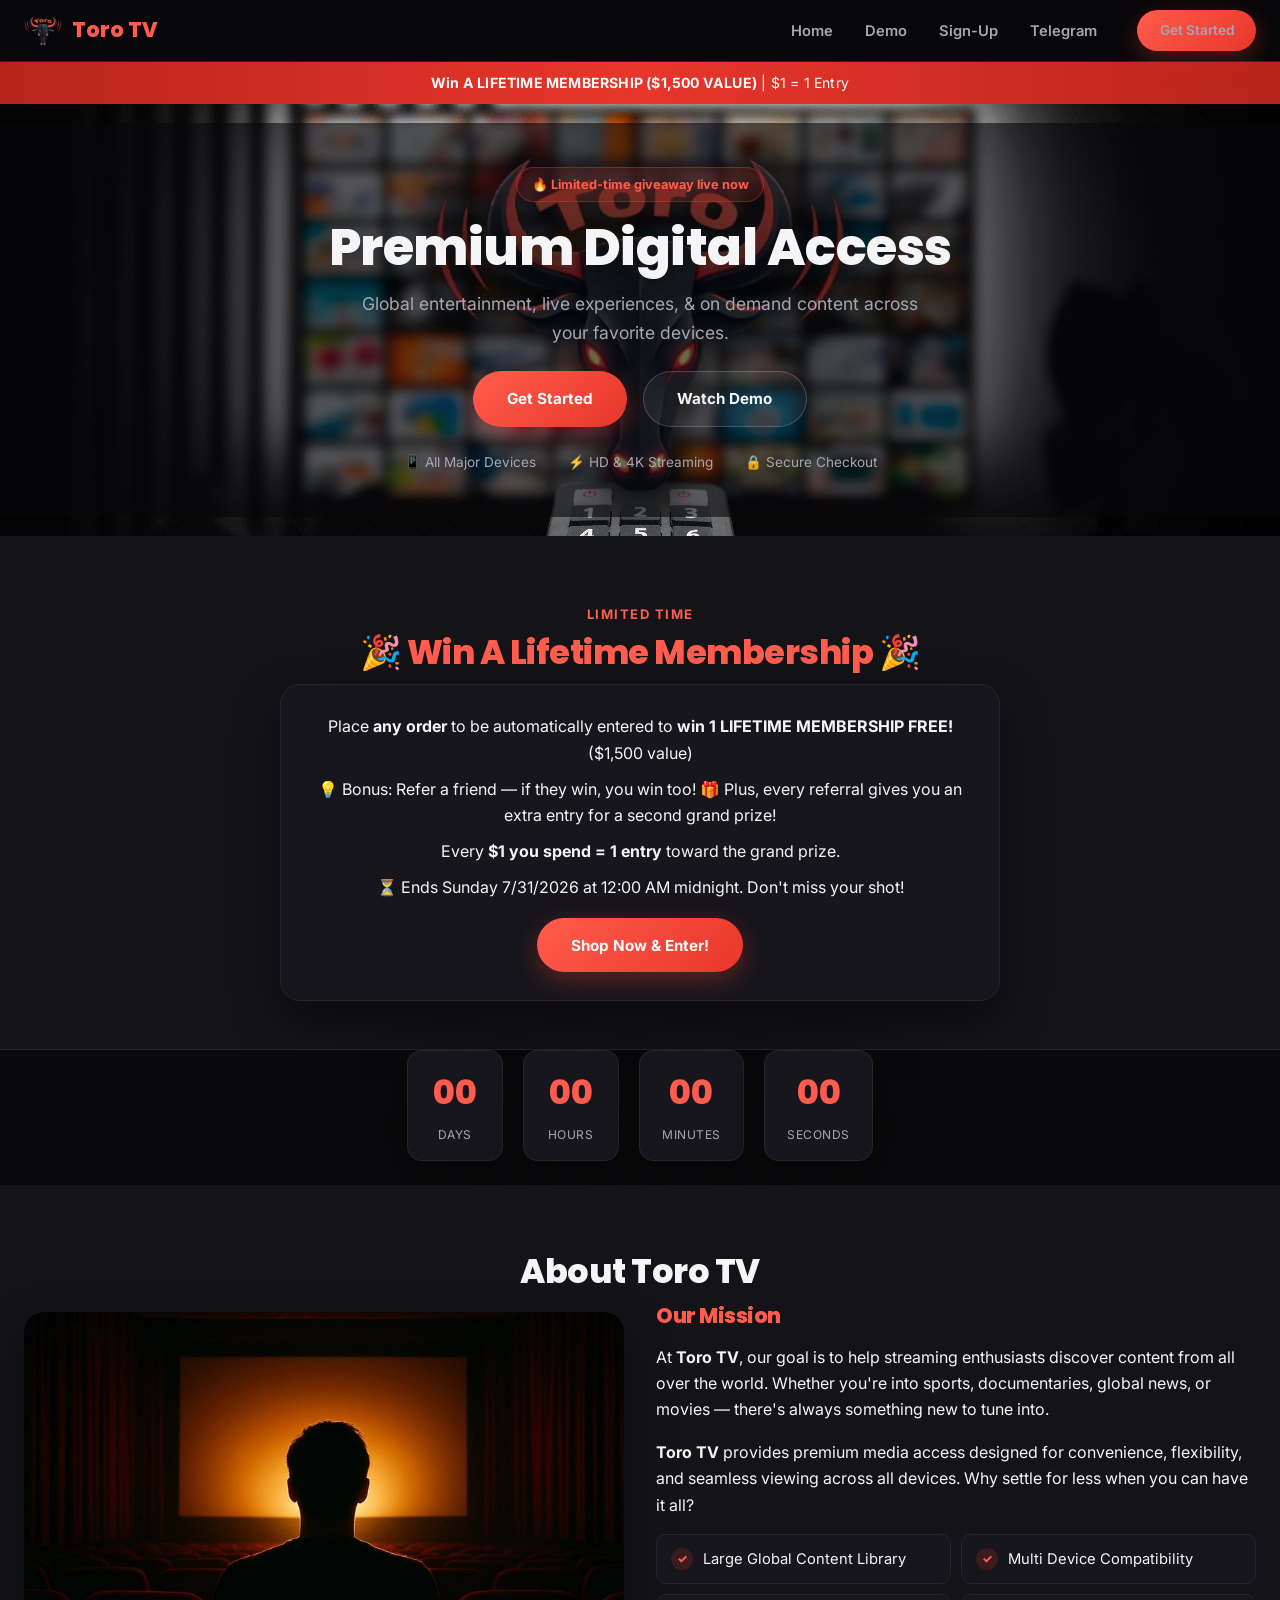
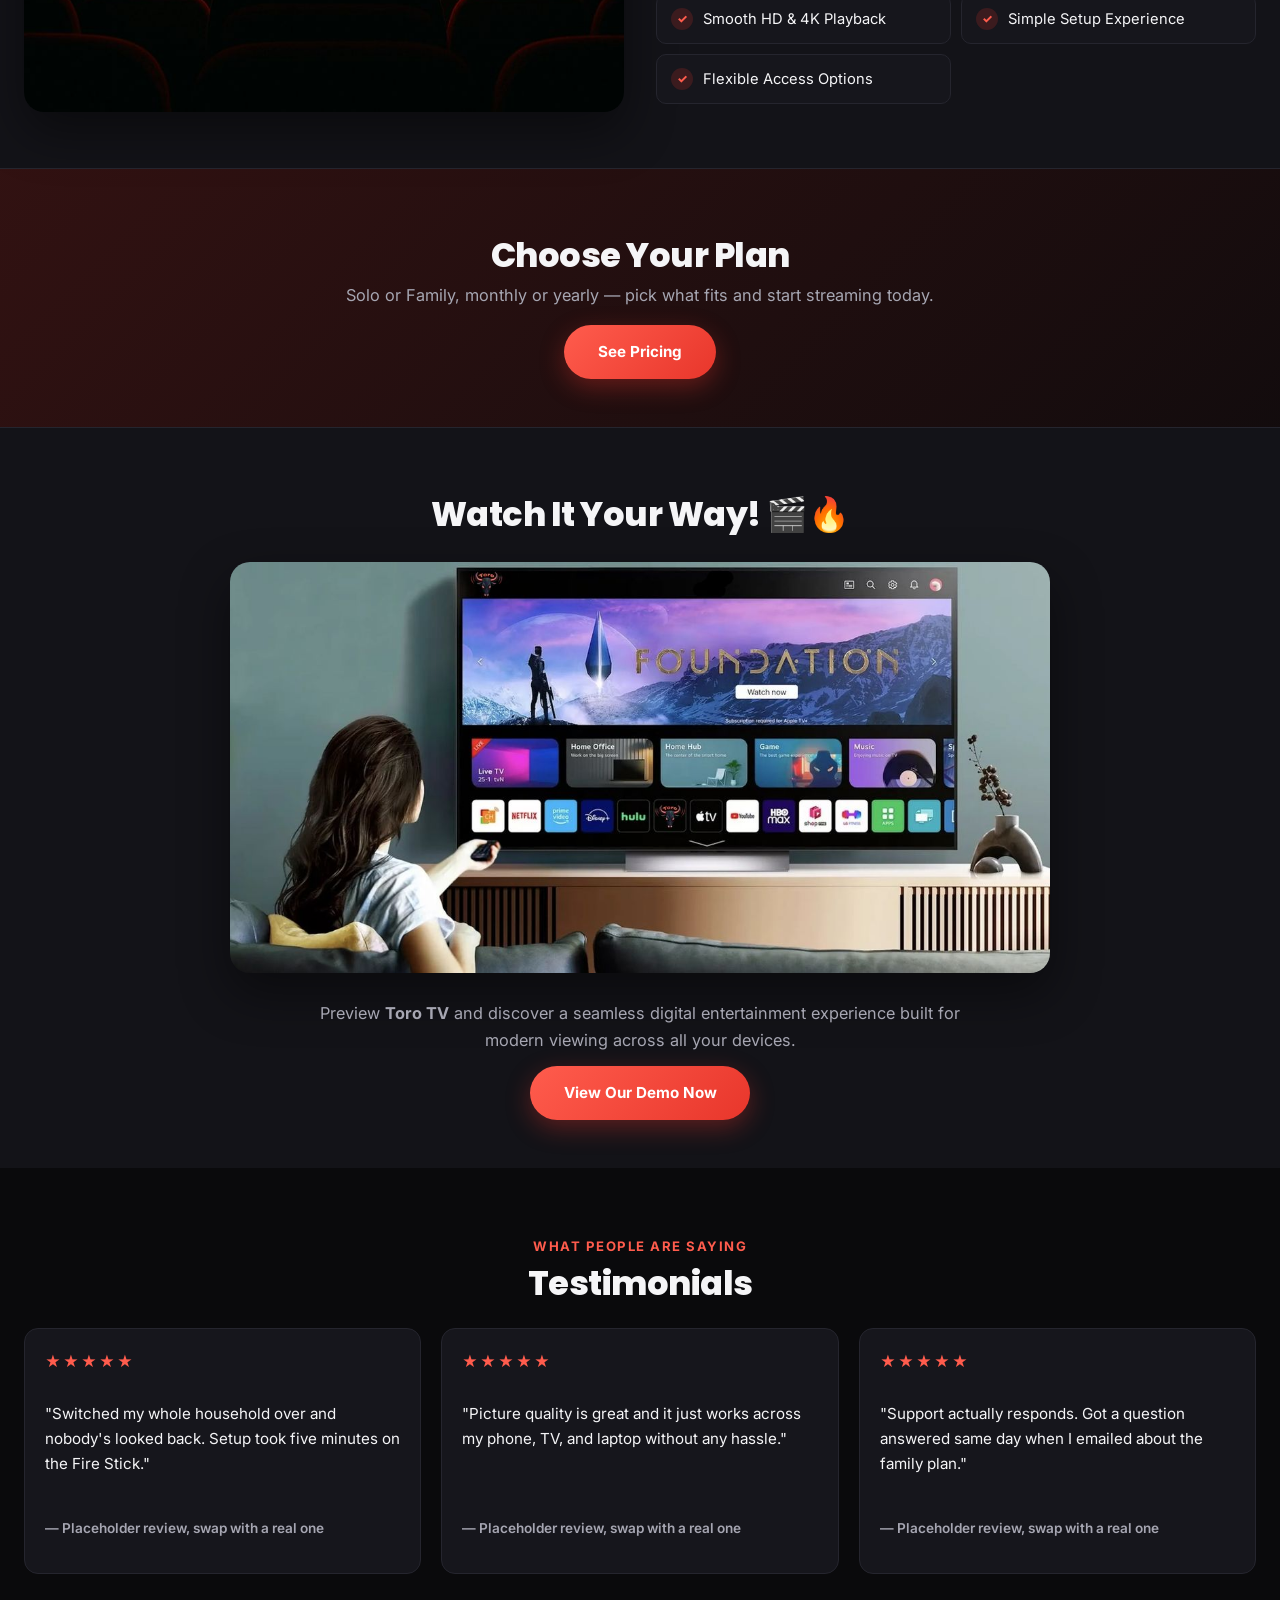
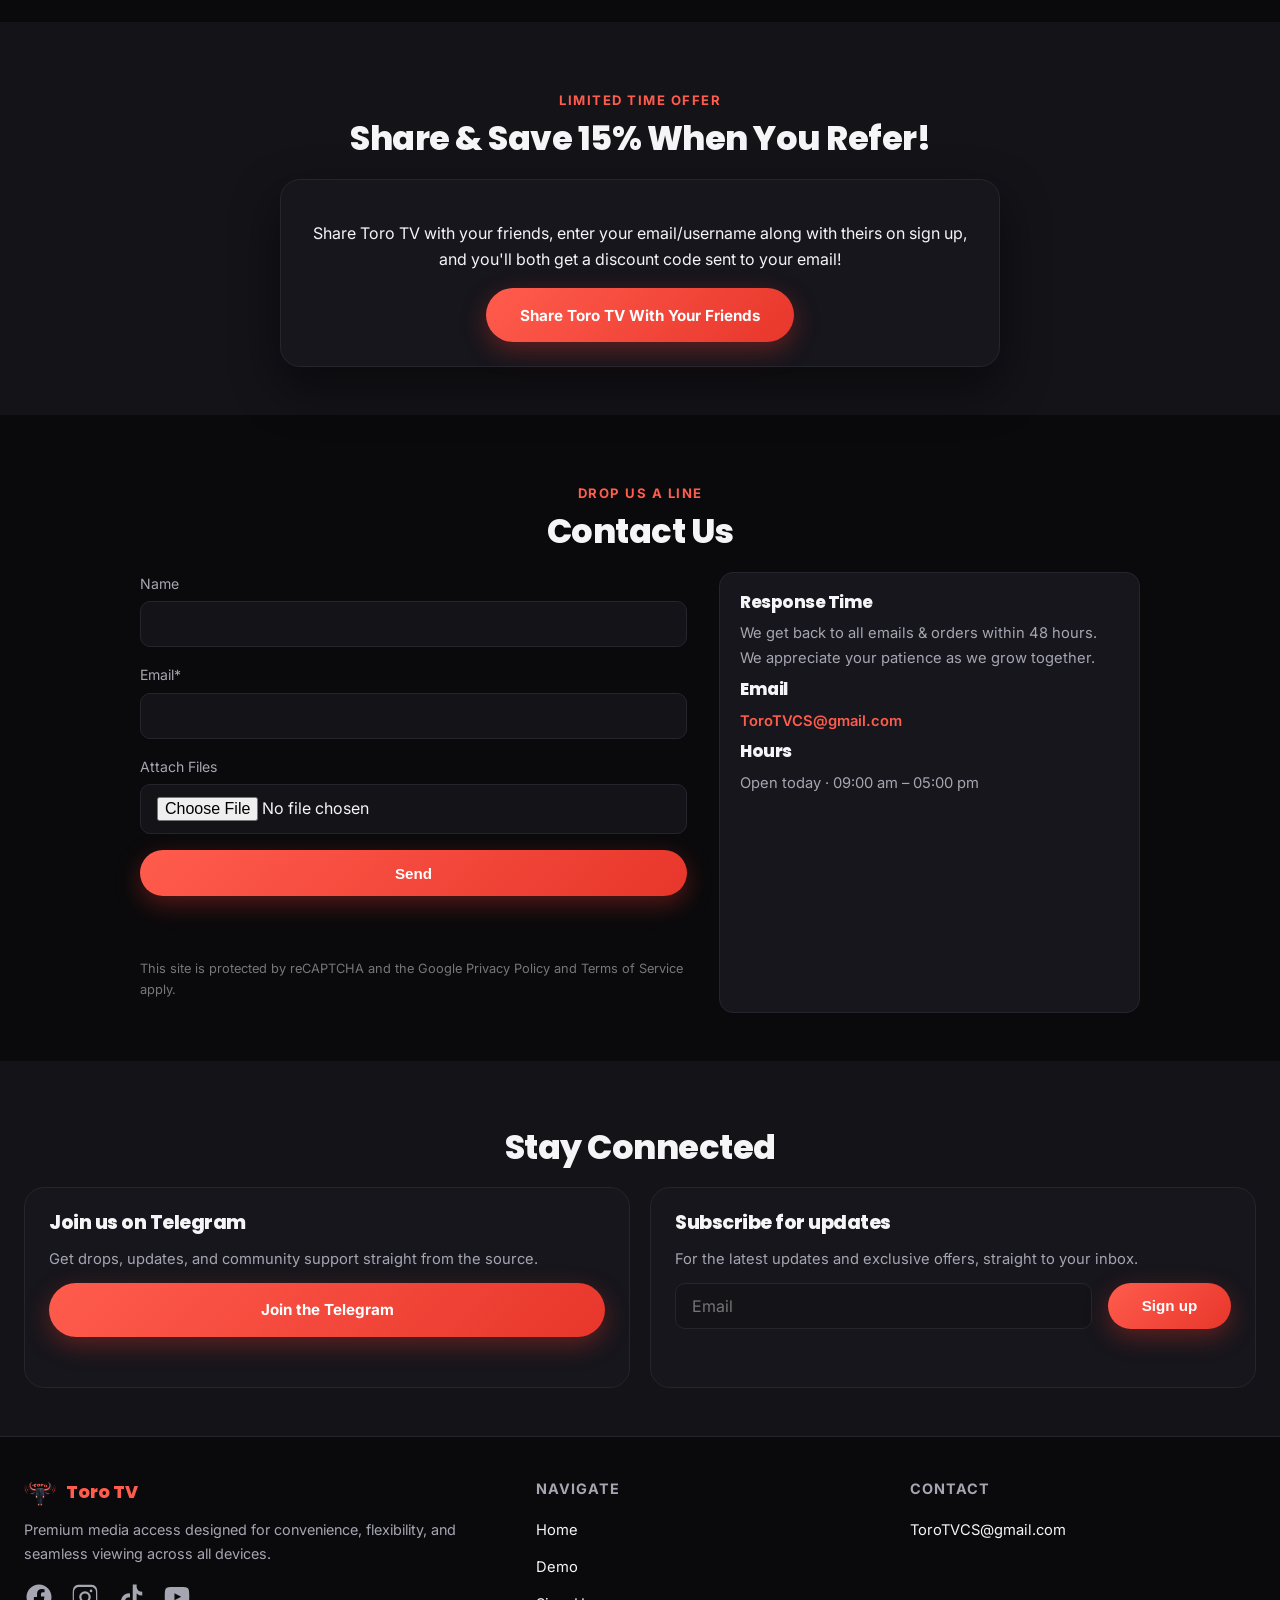
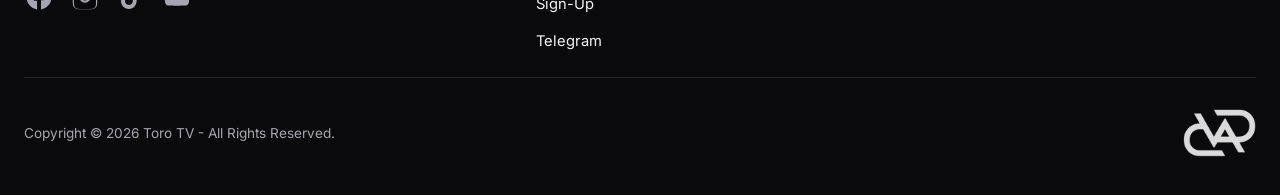
==== index.html @ 85f6ffe9 "Wire up Formspree for contact and subscribe forms; center footer on mobile - All 3 forms (contact on" ====
<!DOCTYPE html>
<html lang="en-US">
<head>
<meta charset="utf-8" />
<meta http-equiv="X-UA-Compatible" content="IE=edge" />
<meta name="viewport" content="width=device-width, initial-scale=1" />
<title>Toro TV</title>
<meta name="description" content="Experience the best in premium entertainment with Toro TV services. Enjoy seamless streaming that keeps you entertained 24/7." />
<meta name="author" content="Toro TV" />
<link rel="icon" href="assets/favicon.png" />
<link rel="apple-touch-icon" href="assets/favicon.png" />
<link rel="preconnect" href="https://fonts.googleapis.com" />
<link rel="preconnect" href="https://fonts.gstatic.com" crossorigin />
<link href="https://fonts.googleapis.com/css2?family=Inter:wght@400;500;600;700&family=Poppins:wght@700;800&display=swap" rel="stylesheet" />
<link rel="stylesheet" href="styles.css" />
</head>
<body>

<header class="site-header">
  <nav class="navbar">
    <a href="index.html" class="brand">
      <img src="assets/logo.png" alt="Toro TV" class="brand-logo" />
      <span class="brand-name">Toro TV</span>
    </a>
    <button class="nav-toggle" aria-label="Toggle menu" aria-expanded="false">
      <span></span><span></span><span></span>
    </button>
    <ul class="nav-links">
      <li><a href="index.html">Home</a></li>
      <li><a href="demo.html">Demo</a></li>
      <li><a href="sign-up.html">Sign-Up</a></li>
      <li><a href="https://t.me/toroclub" target="_blank" rel="noopener">Telegram</a></li>
      <li class="nav-cta"><a class="btn btn-primary" href="sign-up.html">Get Started</a></li>
    </ul>
  </nav>
</header>

<a class="promo-bar" href="sign-up.html">
  <strong>Win A LIFETIME MEMBERSHIP ($1,500 VALUE)</strong>&nbsp;|&nbsp;$1 = 1 Entry
</a>

<main>

  <!-- HERO -->
  <section class="hero" style="background-image:url('assets/design5.png')">
    <div class="hero-overlay">
      <div class="hero-content">
        <span class="hero-badge">🔥 Limited-time giveaway live now</span>
        <h1>Premium Digital Access</h1>
        <p>Global entertainment, live experiences, &amp; on demand content across your favorite devices.</p>
        <div class="hero-actions">
          <a class="btn btn-primary" href="sign-up.html">Get Started</a>
          <a class="btn btn-secondary" href="demo.html">Watch Demo</a>
        </div>
        <div class="hero-trust">
          <span>📱 All Major Devices</span>
          <span>⚡ HD &amp; 4K Streaming</span>
          <span>🔒 Secure Checkout</span>
        </div>
      </div>
    </div>
  </section>

  <!-- GIVEAWAY -->
  <section class="section giveaway reveal">
    <span class="eyebrow">Limited Time</span>
    <h2>🎉 Win A Lifetime Membership 🎉</h2>
    <div class="giveaway-card">
      <p>Place <strong>any order</strong> to be automatically entered to <strong>win 1 LIFETIME MEMBERSHIP FREE!</strong> ($1,500 value)</p>
      <p>💡 Bonus: Refer a friend — if they win, you win too! 🎁 Plus, every referral gives you an extra entry for a second grand prize!</p>
      <p>Every <strong>$1 you spend = 1 entry</strong> toward the grand prize.</p>
      <p>⏳ Ends Sunday 7/31/2026 at 12:00 AM midnight. Don't miss your shot!</p>
      <a class="btn btn-primary" href="sign-up.html">Shop Now &amp; Enter!</a>
    </div>
  </section>

  <!-- COUNTDOWN -->
  <section class="section countdown reveal">
    <div class="countdown-grid" id="countdown">
      <div class="countdown-item"><span class="num" id="cd-days">00</span><span class="label">Days</span></div>
      <div class="countdown-item"><span class="num" id="cd-hours">00</span><span class="label">Hours</span></div>
      <div class="countdown-item"><span class="num" id="cd-mins">00</span><span class="label">Minutes</span></div>
      <div class="countdown-item"><span class="num" id="cd-secs">00</span><span class="label">Seconds</span></div>
    </div>
  </section>

  <!-- ABOUT -->
  <section class="section about reveal">
    <h2>About Toro TV</h2>
    <div class="about-grid">
      <img src="assets/about-image.png" alt="Person watching a movie screen" class="about-image" loading="lazy" />
      <div class="about-text">
        <h3>Our Mission</h3>
        <p>At <strong>Toro TV</strong>, our goal is to help streaming enthusiasts discover content from all over the world. Whether you're into sports, documentaries, global news, or movies — there's always something new to tune into.</p>
        <p><strong>Toro TV</strong> provides premium media access designed for convenience, flexibility, and seamless viewing across all devices. Why settle for less when you can have it all?</p>
        <ul class="feature-grid">
          <li><span class="check">✓</span> Large Global Content Library</li>
          <li><span class="check">✓</span> Multi Device Compatibility</li>
          <li><span class="check">✓</span> Smooth HD &amp; 4K Playback</li>
          <li><span class="check">✓</span> Simple Setup Experience</li>
          <li><span class="check">✓</span> Flexible Access Options</li>
        </ul>
      </div>
    </div>
  </section>

  <!-- PLAN CTA -->
  <section class="section cta-banner reveal">
    <h2>Choose Your Plan</h2>
    <p>Solo or Family, monthly or yearly — pick what fits and start streaming today.</p>
    <a class="btn btn-primary" href="sign-up.html">See Pricing</a>
  </section>

  <!-- DEMO -->
  <section class="section demo reveal">
    <h2>Watch It Your Way! 🎬🔥</h2>
    <a href="demo.html" class="demo-link">
      <img src="assets/demo-ad.png" alt="Toro TV interface preview on a smart TV" class="demo-image" loading="lazy" />
    </a>
    <p>Preview <strong>Toro TV</strong> and discover a seamless digital entertainment experience built for modern viewing across all your devices.</p>
    <a class="btn btn-primary" href="demo.html">View Our Demo Now</a>
  </section>

  <!-- TESTIMONIALS -->
  <section class="section testimonials reveal">
    <span class="eyebrow">What people are saying</span>
    <h2>Testimonials</h2>
    <div class="testimonial-grid">
      <div class="testimonial-card">
        <div class="testimonial-stars">★★★★★</div>
        <p class="testimonial-quote">"Switched my whole household over and nobody's looked back. Setup took five minutes on the Fire Stick."</p>
        <p class="testimonial-author">— Placeholder review, swap with a real one</p>
      </div>
      <div class="testimonial-card">
        <div class="testimonial-stars">★★★★★</div>
        <p class="testimonial-quote">"Picture quality is great and it just works across my phone, TV, and laptop without any hassle."</p>
        <p class="testimonial-author">— Placeholder review, swap with a real one</p>
      </div>
      <div class="testimonial-card">
        <div class="testimonial-stars">★★★★★</div>
        <p class="testimonial-quote">"Support actually responds. Got a question answered same day when I emailed about the family plan."</p>
        <p class="testimonial-author">— Placeholder review, swap with a real one</p>
      </div>
    </div>
  </section>

  <!-- REFERRAL -->
  <section class="section referral reveal">
    <span class="eyebrow">Limited Time Offer</span>
    <h2>Share &amp; Save 15% When You Refer!</h2>
    <div class="referral-card">
      <p>Share Toro TV with your friends, enter your email/username along with theirs on sign up, and you'll both get a discount code sent to your email!</p>
      <a class="btn btn-primary" href="sign-up.html">Share Toro TV With Your Friends</a>
    </div>
  </section>

  <!-- CONTACT -->
  <section class="section contact reveal" id="contact">
    <span class="eyebrow">Drop us a line</span>
    <h2>Contact Us</h2>
    <div class="contact-layout">
      <form class="contact-form js-form" action="https://formspree.io/f/mvznljvb" method="POST" data-success="Thanks! We'll get back to you within 48 hours.">
        <input type="hidden" name="_subject" value="New contact form submission — Toro TV" />
        <label>Name<input type="text" name="name" /></label>
        <label>Email*<input type="email" name="email" required /></label>
        <label>Attach Files<input type="file" name="attachment" /></label>
        <button type="submit" class="btn btn-primary btn-block">Send</button>
        <p class="form-status" role="status" aria-live="polite"></p>
        <p class="fine-print">This site is protected by reCAPTCHA and the Google
          <a href="https://policies.google.com/privacy" target="_blank" rel="noopener">Privacy Policy</a> and
          <a href="https://policies.google.com/terms" target="_blank" rel="noopener">Terms of Service</a> apply.
        </p>
      </form>
      <div class="contact-side">
        <h3>Response Time</h3>
        <p>We get back to all emails &amp; orders within 48 hours. We appreciate your patience as we grow together.</p>
        <h3>Email</h3>
        <p><a href="mailto:ToroTVCS@gmail.com">ToroTVCS@gmail.com</a></p>
        <h3>Hours</h3>
        <p>Open today &middot; 09:00 am – 05:00 pm</p>
      </div>
    </div>
  </section>

  <!-- CONNECT -->
  <section class="section connect reveal">
    <h2>Stay Connected</h2>
    <div class="connect-grid">
      <div class="connect-card">
        <h3>Join us on Telegram</h3>
        <p>Get drops, updates, and community support straight from the source.</p>
        <a class="btn btn-primary" href="https://t.me/ToroClub" target="_blank" rel="noopener">Join the Telegram</a>
      </div>
      <div class="connect-card">
        <h3>Subscribe for updates</h3>
        <p>For the latest updates and exclusive offers, straight to your inbox.</p>
        <form class="subscribe-form js-form" action="https://formspree.io/f/mvznljvb" method="POST" data-success="Thanks for subscribing!">
          <input type="hidden" name="_subject" value="New newsletter signup — Toro TV" />
          <input type="email" name="email" placeholder="Email" required />
          <button type="submit" class="btn btn-primary">Sign up</button>
          <p class="form-status" role="status" aria-live="polite"></p>
        </form>
      </div>
    </div>
  </section>

</main>

<footer class="site-footer">
  <div class="footer-grid">
    <div class="footer-col">
      <div class="footer-brand">
        <img src="assets/logo.png" alt="Toro TV" />
        <span>Toro TV</span>
      </div>
      <p>Premium media access designed for convenience, flexibility, and seamless viewing across all devices.</p>
      <div class="footer-socials">
        <a href="https://www.facebook.com/torotvip" target="_blank" rel="noopener" aria-label="Facebook" class="social-icon">
          <svg viewBox="0 0 24 24" fill="currentColor"><path d="M22 12.06C22 6.5 17.52 2 12 2S2 6.5 2 12.06c0 5 3.66 9.15 8.44 9.94v-7.03H7.9v-2.91h2.54V9.41c0-2.5 1.49-3.89 3.78-3.89 1.1 0 2.24.2 2.24.2v2.47h-1.26c-1.24 0-1.63.77-1.63 1.56v1.87h2.78l-.44 2.91h-2.34V22c4.78-.79 8.44-4.94 8.44-9.94Z"/></svg>
        </a>
        <a href="https://www.instagram.com/torotvip" target="_blank" rel="noopener" aria-label="Instagram" class="social-icon">
          <svg viewBox="0 0 24 24" fill="currentColor"><path d="M12 2.2c3.2 0 3.58.01 4.85.07 1.17.06 1.8.25 2.22.42.56.22.96.48 1.38.9.42.42.68.82.9 1.38.17.42.36 1.05.42 2.22.06 1.27.07 1.65.07 4.85s-.01 3.58-.07 4.85c-.06 1.17-.25 1.8-.42 2.22a3.7 3.7 0 0 1-.9 1.38 3.7 3.7 0 0 1-1.38.9c-.42.17-1.05.36-2.22.42-1.27.06-1.65.07-4.85.07s-3.58-.01-4.85-.07c-1.17-.06-1.8-.25-2.22-.42a3.7 3.7 0 0 1-1.38-.9 3.7 3.7 0 0 1-.9-1.38c-.17-.42-.36-1.05-.42-2.22C2.21 15.58 2.2 15.2 2.2 12s.01-3.58.07-4.85c.06-1.17.25-1.8.42-2.22.22-.56.48-.96.9-1.38.42-.42.82-.68 1.38-.9.42-.17 1.05-.36 2.22-.42C8.42 2.21 8.8 2.2 12 2.2Zm0 1.8c-3.15 0-3.5.01-4.74.07-.96.04-1.48.2-1.82.34-.46.18-.78.39-1.13.74-.35.35-.56.67-.74 1.13-.14.34-.3.86-.34 1.82-.06 1.24-.07 1.59-.07 4.74s.01 3.5.07 4.74c.04.96.2 1.48.34 1.82.18.46.39.78.74 1.13.35.35.67.56 1.13.74.34.14.86.3 1.82.34 1.24.06 1.59.07 4.74.07s3.5-.01 4.74-.07c.96-.04 1.48-.2 1.82-.34.46-.18.78-.39 1.13-.74.35-.35.56-.67.74-1.13.14-.34.3-.86.34-1.82.06-1.24.07-1.59.07-4.74s-.01-3.5-.07-4.74c-.04-.96-.2-1.48-.34-1.82a3 3 0 0 0-.74-1.13 3 3 0 0 0-1.13-.74c-.34-.14-.86-.3-1.82-.34-1.24-.06-1.59-.07-4.74-.07Zm0 3.36a4.64 4.64 0 1 1 0 9.28 4.64 4.64 0 0 1 0-9.28Zm0 1.8a2.84 2.84 0 1 0 0 5.68 2.84 2.84 0 0 0 0-5.68Zm5.9-2.02a1.08 1.08 0 1 1-2.16 0 1.08 1.08 0 0 1 2.16 0Z"/></svg>
        </a>
        <a href="https://www.tiktok.com/@torotvip" target="_blank" rel="noopener" aria-label="TikTok" class="social-icon">
          <svg viewBox="0 0 24 24" fill="currentColor"><path d="M16.5 2h-3.1v13.3a3.1 3.1 0 1 1-2.2-2.97v-3.2a6.3 6.3 0 1 0 5.3 6.22V9.1a6.6 6.6 0 0 0 4.5 1.76V7.7a4.6 4.6 0 0 1-4.5-3.6V2Z"/></svg>
        </a>
        <a href="https://www.youtube.com/@torotvip" target="_blank" rel="noopener" aria-label="YouTube" class="social-icon">
          <svg viewBox="0 0 24 24" fill="currentColor"><path d="M21.6 7.2s-.21-1.5-.86-2.16c-.82-.86-1.74-.86-2.16-.91C15.6 4 12 4 12 4h-.01s-3.59 0-6.57.13c-.42.05-1.34.05-2.16.91-.65.66-.86 2.16-.86 2.16S2.2 9 2.2 10.8v1.4c0 1.8.2 3.6.2 3.6s.21 1.5.86 2.16c.82.86 1.9.83 2.38.92C7.4 19 12 19 12 19s3.6 0 6.58-.13c.42-.05 1.34-.05 2.16-.91.65-.66.86-2.16.86-2.16s.2-1.8.2-3.6v-1.4c0-1.8-.2-3.6-.2-3.6ZM9.96 14.6V9l5.4 2.8-5.4 2.8Z"/></svg>
        </a>
      </div>
    </div>
    <div class="footer-col">
      <h4>Navigate</h4>
      <ul>
        <li><a href="index.html">Home</a></li>
        <li><a href="demo.html">Demo</a></li>
        <li><a href="sign-up.html">Sign-Up</a></li>
        <li><a href="https://t.me/toroclub" target="_blank" rel="noopener">Telegram</a></li>
      </ul>
    </div>
    <div class="footer-col">
      <h4>Contact</h4>
      <ul>
        <li><a href="mailto:ToroTVCS@gmail.com">ToroTVCS@gmail.com</a></li>
      </ul>
    </div>
  </div>
  <div class="footer-bottom">
    <p>Copyright © 2026 Toro TV - All Rights Reserved.</p>
    <p class="footer-powered"><img src="assets/vaura-logo.png" alt="Powered by VAURA" /></p>
  </div>
</footer>

<div class="sticky-cta">
  <a class="btn btn-primary" href="sign-up.html">Get Started — Win a $1,500 Membership</a>
</div>

<script src="script.js"></script>
</body>
</html>
---- styles.css ----
:root {
  --bg: #0a0a0c;
  --bg-alt: #131318;
  --card: #16161c;
  --border: #25252e;
  --red: #e8362b;
  --red-light: #ff5c4d;
  --red-dark: #b8241b;
  --text: #f5f5f7;
  --text-dim: #a6a6b2;
  --max-width: 1400px;
  --radius-lg: 20px;
  --radius-md: 14px;
  --shadow: 0 20px 50px rgba(0,0,0,0.45);
  --font-heading: 'Poppins', 'Segoe UI', sans-serif;
  --font-body: 'Inter', 'Segoe UI', sans-serif;
}

* { box-sizing: border-box; }

html { scroll-behavior: smooth; }

body {
  margin: 0;
  background: var(--bg);
  color: var(--text);
  line-height: 1.65;
  font-family: var(--font-body);
  -webkit-font-smoothing: antialiased;
}

a { color: inherit; text-decoration: none; }
img { max-width: 100%; display: block; }

h1, h2, h3 {
  font-family: var(--font-heading);
  font-weight: 800;
  letter-spacing: -0.5px;
  line-height: 1.15;
}

/* ---------- Buttons ---------- */
.btn {
  display: inline-flex;
  align-items: center;
  justify-content: center;
  gap: 0.5rem;
  padding: 0.9rem 2.1rem;
  border-radius: 999px;
  font-weight: 700;
  font-size: 0.95rem;
  border: none;
  cursor: pointer;
  transition: transform .18s ease, box-shadow .18s ease, background .18s ease, opacity .18s ease;
  white-space: nowrap;
}
.btn-primary {
  background: linear-gradient(135deg, var(--red-light), var(--red));
  color: #fff;
  box-shadow: 0 8px 24px rgba(230,52,43,0.35);
}
.btn-primary:hover { transform: translateY(-2px); box-shadow: 0 12px 28px rgba(230,52,43,0.45); }
.btn-primary:active { transform: translateY(0); }
.btn-secondary {
  background: rgba(255,255,255,0.06);
  color: var(--text);
  border: 1px solid rgba(255,255,255,0.18);
}
.btn-secondary:hover { background: rgba(255,255,255,0.12); transform: translateY(-2px); }
.btn-ghost {
  background: transparent;
  border: 1px solid #50505c;
  color: var(--text);
}
.btn-ghost:hover { border-color: var(--red); color: var(--red-light); }
.btn-block { width: 100%; }

/* ---------- Header / Nav ---------- */
.site-header {
  position: sticky;
  top: 0;
  z-index: 100;
  background: rgba(8,8,10,0.85);
  backdrop-filter: blur(10px);
  border-bottom: 1px solid var(--border);
}
.navbar {
  max-width: var(--max-width);
  margin: 0 auto;
  display: flex;
  align-items: center;
  justify-content: space-between;
  padding: 0.6rem 1.5rem;
  position: relative;
}
.brand { display: flex; align-items: center; gap: 0.6rem; }
.brand-logo { height: 38px; width: auto; }
.brand-name { font-family: var(--font-heading); font-weight: 800; font-size: 1.3rem; color: var(--red-light); }
.nav-links { display: flex; align-items: center; gap: 2rem; list-style: none; margin: 0; padding: 0; }
.nav-links a {
  font-weight: 600;
  font-size: 0.92rem;
  color: var(--text-dim);
  transition: color .15s ease;
  position: relative;
}
.nav-links a:hover { color: var(--text); }
.nav-cta { margin-left: 0.5rem; }
.nav-cta .btn { padding: 0.6rem 1.4rem; font-size: 0.85rem; }

.nav-toggle {
  display: none;
  background: none;
  border: none;
  cursor: pointer;
  padding: 0.4rem;
  z-index: 110;
}
.nav-toggle span {
  display: block;
  width: 24px;
  height: 2px;
  background: var(--text);
  margin: 5px 0;
  transition: transform .25s ease, opacity .25s ease;
}
.nav-toggle.is-open span:nth-child(1) { transform: translateY(7px) rotate(45deg); }
.nav-toggle.is-open span:nth-child(2) { opacity: 0; }
.nav-toggle.is-open span:nth-child(3) { transform: translateY(-7px) rotate(-45deg); }

/* ---------- Promo bar ---------- */
.promo-bar {
  display: block;
  text-align: center;
  background: linear-gradient(90deg, var(--red-dark), var(--red), var(--red-dark));
  color: #fff;
  padding: 0.6rem 1rem;
  font-size: 0.88rem;
  letter-spacing: 0.2px;
}
.promo-bar:hover { filter: brightness(1.1); }

/* ---------- Hero ---------- */
.hero {
  position: relative;
  background-size: cover;
  background-position: center 25%;
  background-repeat: no-repeat;
  min-height: 48vh;
  width: 100%;
  display: flex;
  align-items: center;
}
.hero-overlay {
  width: 100%;
  background: rgba(8,8,10,0.6);
  padding: 2.75rem 1.5rem;
}
.hero-content {
  max-width: 760px;
  margin: 0 auto;
  text-align: center;
}
.hero-badge {
  display: inline-flex;
  align-items: center;
  gap: 0.4rem;
  background: rgba(230,52,43,0.15);
  border: 1px solid rgba(230,52,43,0.4);
  color: var(--red-light);
  font-size: 0.8rem;
  font-weight: 700;
  padding: 0.35rem 0.9rem;
  border-radius: 999px;
  margin-bottom: 1rem;
}
.hero h1 {
  font-size: clamp(2.1rem, 5vw, 3.2rem);
  margin: 0 0 0.75rem;
  text-shadow: 0 4px 24px rgba(0,0,0,0.6);
}
.hero p {
  font-size: 1.1rem;
  color: var(--text-dim);
  max-width: 580px;
  margin: 0 auto 1.5rem;
}
.hero-actions { display: flex; gap: 1rem; justify-content: center; flex-wrap: wrap; margin-bottom: 1.5rem; }
.hero-trust {
  display: flex;
  justify-content: center;
  gap: 2rem;
  flex-wrap: wrap;
  font-size: 0.85rem;
  color: var(--text-dim);
}
.hero-trust span { display: flex; align-items: center; gap: 0.4rem; }

/* ---------- Sections ---------- */
.section {
  max-width: var(--max-width);
  margin: 0 auto;
  padding: 4.25rem 1.5rem 3rem;
  text-align: center;
  scroll-margin-top: 90px;
}
.section:nth-of-type(even) { background: var(--bg-alt); }
.section-tight { padding-top: 1.5rem; padding-bottom: 1.5rem; }
.eyebrow {
  text-transform: uppercase;
  letter-spacing: 1.5px;
  font-size: 0.82rem;
  color: var(--red-light);
  font-weight: 700;
  display: block;
  margin-bottom: 0.5rem;
}
.section h2 { font-size: clamp(1.6rem, 3vw, 2.1rem); margin: 0 0 0.75rem; }
.section > p { color: var(--text-dim); max-width: 700px; margin: 0 auto 0.75rem; font-size: 1.02rem; }

/* fade-in on scroll */
.reveal { opacity: 0; transform: translateY(24px); transition: opacity .7s ease, transform .7s ease; }
.reveal.is-visible { opacity: 1; transform: translateY(0); }

/* ---------- Giveaway ---------- */
.giveaway {
  background: radial-gradient(circle at top, rgba(230,52,43,0.18), transparent 60%);
  border-bottom: 1px solid var(--border);
}
.giveaway h2 { color: var(--red-light); }
.giveaway-card {
  max-width: 720px;
  margin: 0 auto;
  background: var(--card);
  border: 1px solid var(--border);
  border-radius: var(--radius-lg);
  padding: 1.75rem;
  box-shadow: var(--shadow);
}
.giveaway-card p { margin: 0 0 0.6rem; }
.giveaway-card .btn { margin-top: 0.5rem; }

/* ---------- Countdown ---------- */
.countdown { padding-top: 0; padding-bottom: 1.5rem; background: transparent; }
.countdown-grid { display: flex; justify-content: center; gap: 1.25rem; flex-wrap: wrap; }
.countdown-item {
  background: var(--card);
  border: 1px solid var(--border);
  border-radius: var(--radius-md);
  padding: 0.85rem 1.4rem;
  min-width: 96px;
  box-shadow: var(--shadow);
}
.countdown-item .num { display: block; font-family: var(--font-heading); font-size: 2.1rem; font-weight: 800; color: var(--red-light); }
.countdown-item .label { font-size: 0.75rem; color: var(--text-dim); text-transform: uppercase; letter-spacing: 0.5px; }

/* ---------- About ---------- */
.about-grid {
  display: grid;
  grid-template-columns: 1fr 1fr;
  gap: 2rem;
  align-items: center;
  text-align: left;
}
.about-image { width: 100%; border-radius: var(--radius-lg); box-shadow: var(--shadow); }
.about-text h3 { color: var(--red-light); margin: 0 0 0.5rem; font-size: 1.3rem; }
.feature-grid {
  display: grid;
  grid-template-columns: repeat(2, 1fr);
  gap: 0.6rem;
  margin-top: 1rem;
  list-style: none;
  padding: 0;
}
.feature-grid li {
  display: flex;
  align-items: center;
  gap: 0.6rem;
  background: var(--card);
  border: 1px solid var(--border);
  border-radius: 10px;
  padding: 0.75rem 0.9rem;
  font-size: 0.92rem;
}
.feature-grid .check {
  flex-shrink: 0;
  width: 22px; height: 22px;
  border-radius: 50%;
  background: rgba(230,52,43,0.18);
  color: var(--red-light);
  display: flex; align-items: center; justify-content: center;
  font-size: 0.75rem;
  font-weight: 800;
}

/* ---------- CTA banner ---------- */
.cta-banner {
  background: linear-gradient(135deg, rgba(230,52,43,0.18), rgba(230,52,43,0.04));
  border-top: 1px solid var(--border);
  border-bottom: 1px solid var(--border);
}
.cta-banner h2 { margin-bottom: 0.4rem; }
.cta-banner p { margin-bottom: 1rem; }

/* ---------- Demo ---------- */
.demo-image {
  width: 100%;
  max-width: 820px;
  border-radius: var(--radius-lg);
  margin: 1rem 0 1.25rem;
  box-shadow: var(--shadow);
  transition: transform .3s ease;
}
.demo-link { display: inline-block; }
.demo-link:hover .demo-image { transform: scale(1.015); }

.video-wrapper {
  position: relative;
  width: 100%;
  max-width: 900px;
  margin: 1rem auto 1.25rem;
  padding-top: 56.25%;
  border-radius: var(--radius-lg);
  overflow: hidden;
  background: #000;
  box-shadow: var(--shadow);
}
.video-wrapper iframe { position: absolute; top: 0; left: 0; width: 100%; height: 100%; border: 0; }

/* ---------- Referral ---------- */
.referral-card {
  max-width: 720px;
  margin: 1.25rem auto 0;
  background: var(--card);
  border: 1px solid var(--border);
  border-radius: var(--radius-lg);
  padding: 1.5rem;
  box-shadow: var(--shadow);
}

/* ---------- Testimonials ---------- */
.testimonial-grid {
  display: grid;
  grid-template-columns: repeat(3, 1fr);
  gap: 1.25rem;
  margin-top: 1.5rem;
  text-align: left;
}
.testimonial-card {
  background: var(--card);
  border: 1px solid var(--border);
  border-radius: var(--radius-md);
  padding: 1.25rem;
  display: flex;
  flex-direction: column;
  gap: 0.75rem;
}
.testimonial-stars { color: var(--red-light); font-size: 0.95rem; letter-spacing: 2px; }
.testimonial-quote { color: var(--text); font-size: 0.95rem; flex-grow: 1; }
.testimonial-author { font-size: 0.85rem; color: var(--text-dim); font-weight: 600; }

/* ---------- Pricing ---------- */
.plan-toggle {
  display: inline-flex;
  align-items: center;
  background: var(--card);
  border: 1px solid var(--border);
  border-radius: 999px;
  padding: 0.3rem;
  margin: 1rem auto 0;
  gap: 0.25rem;
}
.plan-toggle button {
  border: none;
  background: transparent;
  color: var(--text-dim);
  font-weight: 700;
  font-size: 0.88rem;
  padding: 0.55rem 1.4rem;
  border-radius: 999px;
  cursor: pointer;
  transition: background .2s ease, color .2s ease;
}
.plan-toggle button.is-active {
  background: linear-gradient(135deg, var(--red-light), var(--red));
  color: #fff;
}
.plan-toggle .save-badge {
  font-size: 0.7rem;
  background: rgba(230,52,43,0.2);
  color: var(--red-light);
  padding: 0.1rem 0.4rem;
  border-radius: 6px;
  margin-left: 0.4rem;
}
.plan-toggle button.is-active .save-badge {
  background: rgba(255,255,255,0.25);
  color: #fff;
}

.pricing-grid {
  display: grid;
  grid-template-columns: repeat(2, 1fr);
  gap: 1.25rem;
  margin-top: 1.5rem;
  max-width: 820px;
  margin-left: auto;
  margin-right: auto;
  text-align: left;
}
.pricing-card {
  position: relative;
  background: var(--card);
  border: 2px solid var(--border);
  border-radius: var(--radius-lg);
  padding: 1.5rem;
  display: flex;
  flex-direction: column;
  justify-content: space-between;
  transition: border-color .2s ease, transform .2s ease;
}
.pricing-card:hover { transform: translateY(-4px); }
.pricing-popular { border-color: var(--red); box-shadow: 0 0 0 4px rgba(230,52,43,0.15); }
.pricing-badge {
  position: absolute;
  top: -14px;
  right: 1.5rem;
  background: linear-gradient(135deg, var(--red-light), var(--red));
  color: #fff;
  padding: 0.4rem 0.9rem;
  border-radius: 999px;
  font-size: 0.7rem;
  font-weight: 700;
  letter-spacing: 0.5px;
}
.pricing-title { font-size: 0.8rem; letter-spacing: 1.5px; opacity: 0.7; margin-bottom: 0.6rem; text-transform: uppercase; font-weight: 700; }
.pricing-price-row { display: flex; align-items: baseline; gap: 0.4rem; margin-bottom: 0.3rem; }
.pricing-price { font-family: var(--font-heading); font-size: 2.6rem; font-weight: 800; }
.pricing-period { font-size: 0.9rem; color: var(--text-dim); }
.pricing-save { font-size: 0.82rem; color: var(--red-light); font-weight: 700; margin-bottom: 0.6rem; min-height: 1.2em; }
.pricing-features { list-style: none; padding: 0; margin: 0 0 1.25rem; font-size: 0.92rem; line-height: 1.7; color: var(--text); }
.pricing-features li { display: flex; gap: 0.5rem; }
.pricing-btn { text-align: center; }

/* ---------- Contact ---------- */
.contact-layout {
  display: grid;
  grid-template-columns: 1.3fr 1fr;
  gap: 2rem;
  text-align: left;
  margin-top: 1.25rem;
  max-width: 1000px;
  margin-left: auto;
  margin-right: auto;
}
.contact-form, .subscribe-form {
  display: flex;
  flex-direction: column;
  gap: 1rem;
}
.contact-form label { display: flex; flex-direction: column; gap: 0.4rem; font-size: 0.88rem; color: var(--text-dim); }
.contact-form input,
.contact-form input[type="file"],
.subscribe-form input {
  background: var(--bg-alt);
  border: 1px solid var(--border);
  border-radius: 10px;
  padding: 0.75rem 1rem;
  color: var(--text);
  font-size: 1rem;
  font-family: var(--font-body);
}
.contact-form input:focus,
.subscribe-form input:focus { outline: 2px solid var(--red); outline-offset: 1px; }
.subscribe-form { flex-direction: row; flex-wrap: wrap; }
.subscribe-form input { flex: 1; }
.subscribe-form .form-status { flex-basis: 100%; text-align: center; }
.fine-print { font-size: 0.8rem; color: #777; }
.form-status { font-size: 0.88rem; margin: 0; min-height: 1.2em; }
.form-status-success { color: #4ade80; }
.form-status-error { color: var(--red-light); }
.contact-side {
  background: var(--card);
  border: 1px solid var(--border);
  border-radius: var(--radius-md);
  padding: 1.25rem;
  display: flex;
  flex-direction: column;
  gap: 0.6rem;
}
.contact-side h3 { margin: 0; font-size: 1.05rem; }
.contact-side p { margin: 0; color: var(--text-dim); font-size: 0.92rem; }
.contact-side a { color: var(--red-light); font-weight: 600; }

/* ---------- Connect (telegram + subscribe combined) ---------- */
.connect-grid {
  display: grid;
  grid-template-columns: 1fr 1fr;
  gap: 1.25rem;
  margin-top: 1.25rem;
  text-align: left;
}
.connect-card {
  background: var(--card);
  border: 1px solid var(--border);
  border-radius: var(--radius-lg);
  padding: 1.5rem;
  display: flex;
  flex-direction: column;
  gap: 0.75rem;
}
.connect-card h3 { margin: 0; font-size: 1.2rem; }
.connect-card p { margin: 0; color: var(--text-dim); font-size: 0.92rem; }

/* ---------- Install (demo page) ---------- */
.install-grid {
  display: grid;
  grid-template-columns: repeat(3, 1fr);
  gap: 1.25rem;
  margin-top: 1.25rem;
  text-align: left;
}
.install-card {
  background: var(--card);
  border: 1px solid var(--border);
  border-radius: var(--radius-md);
  padding: 1.25rem;
  transition: border-color .2s ease;
}
.install-card:hover { border-color: var(--red); }
.install-card h3 { margin: 0 0 0.5rem; font-size: 1.05rem; color: var(--red-light); }
.install-card p { margin: 0 0 1rem; color: var(--text-dim); font-size: 0.9rem; }
.install-card .btn-ghost { padding: 0.5rem 1.25rem; font-size: 0.85rem; }

/* ---------- Footer ---------- */
.site-footer {
  border-top: 1px solid var(--border);
  padding: 2.5rem 1.5rem 1.5rem;
}
.footer-grid {
  max-width: var(--max-width);
  margin: 0 auto;
  display: grid;
  grid-template-columns: 1.4fr 1fr 1fr;
  gap: 1.75rem;
  text-align: left;
  padding-bottom: 1.5rem;
  border-bottom: 1px solid var(--border);
}
.footer-brand { display: flex; align-items: center; gap: 0.6rem; margin-bottom: 0.6rem; }
.footer-brand img { height: 32px; }
.footer-brand span { font-family: var(--font-heading); font-weight: 800; color: var(--red-light); font-size: 1.1rem; }
.footer-col p { color: var(--text-dim); font-size: 0.9rem; margin: 0 0 1rem; }
.footer-col h4 { margin: 0 0 1rem; font-size: 0.9rem; text-transform: uppercase; letter-spacing: 1px; color: var(--text-dim); }
.footer-col ul { list-style: none; padding: 0; margin: 0; display: flex; flex-direction: column; gap: 0.65rem; }
.footer-col ul a { color: var(--text); font-size: 0.92rem; }
.footer-col ul a:hover { color: var(--red-light); }
.footer-socials { display: flex; gap: 1rem; margin-top: 0.5rem; }
.footer-bottom {
  max-width: var(--max-width);
  margin: 0 auto;
  display: flex;
  justify-content: space-between;
  align-items: center;
  flex-wrap: wrap;
  gap: 1rem;
  padding-top: 1.1rem;
  font-size: 0.85rem;
  color: var(--text-dim);
}
.footer-bottom a:hover { color: var(--red-light); }
.footer-powered { display: flex; align-items: center; }
.footer-powered img { height: 48px; width: auto; opacity: 0.85; }
.social-icon { width: 30px; height: 30px; color: var(--text-dim); transition: color .15s ease, transform .15s ease; }
.social-icon:hover { color: var(--red-light); transform: translateY(-2px); }

/* ---------- Sticky mobile CTA ---------- */
.sticky-cta {
  display: none;
  position: fixed;
  bottom: 0; left: 0; right: 0;
  z-index: 90;
  background: rgba(10,10,12,0.95);
  backdrop-filter: blur(10px);
  border-top: 1px solid var(--border);
  padding: 0.75rem 1rem;
  text-align: center;
}
.sticky-cta .btn { width: 100%; }

/* ---------- Responsive ---------- */
@media (max-width: 1100px) {
  .pricing-grid { grid-template-columns: repeat(2, 1fr); max-width: none; }
  .install-grid { grid-template-columns: repeat(2, 1fr); }
  .testimonial-grid { grid-template-columns: 1fr; }
  .footer-grid { grid-template-columns: 1fr 1fr; }
}

@media (max-width: 860px) {
  .nav-links {
    position: fixed;
    top: 64px;
    left: 0;
    right: 0;
    flex-direction: column;
    align-items: stretch;
    background: rgba(8,8,10,0.98);
    backdrop-filter: blur(10px);
    border-bottom: 1px solid var(--border);
    padding: 1rem 1.5rem 1.5rem;
    gap: 1rem;
    transform: translateY(-110%);
    opacity: 0;
    transition: transform .25s ease, opacity .25s ease;
    pointer-events: none;
  }
  .nav-links.is-open { transform: translateY(0); opacity: 1; pointer-events: auto; }
  .nav-links a { display: block; padding: 0.5rem 0; font-size: 1rem; }
  .nav-cta { margin-left: 0; }
  .nav-toggle { display: block; }
  .sticky-cta { display: block; }
  body { padding-bottom: 64px; }
}

@media (max-width: 768px) {
  .about-grid { grid-template-columns: 1fr; text-align: center; }
  .about-text { text-align: left; }
  .feature-grid { grid-template-columns: 1fr; }
  .subscribe-form { flex-direction: column; }
  .pricing-grid { grid-template-columns: 1fr; }
  .install-grid { grid-template-columns: 1fr; }
  .contact-layout { grid-template-columns: 1fr; }
  .connect-grid { grid-template-columns: 1fr; }
  .footer-grid { grid-template-columns: 1fr; gap: 2rem; text-align: center; }
  .footer-brand { justify-content: center; }
  .footer-socials { justify-content: center; }
  .footer-bottom { flex-direction: column; align-items: center; gap: 0.35rem; }
  .footer-powered { justify-content: center; }
  .hero-trust { gap: 1rem; }
}
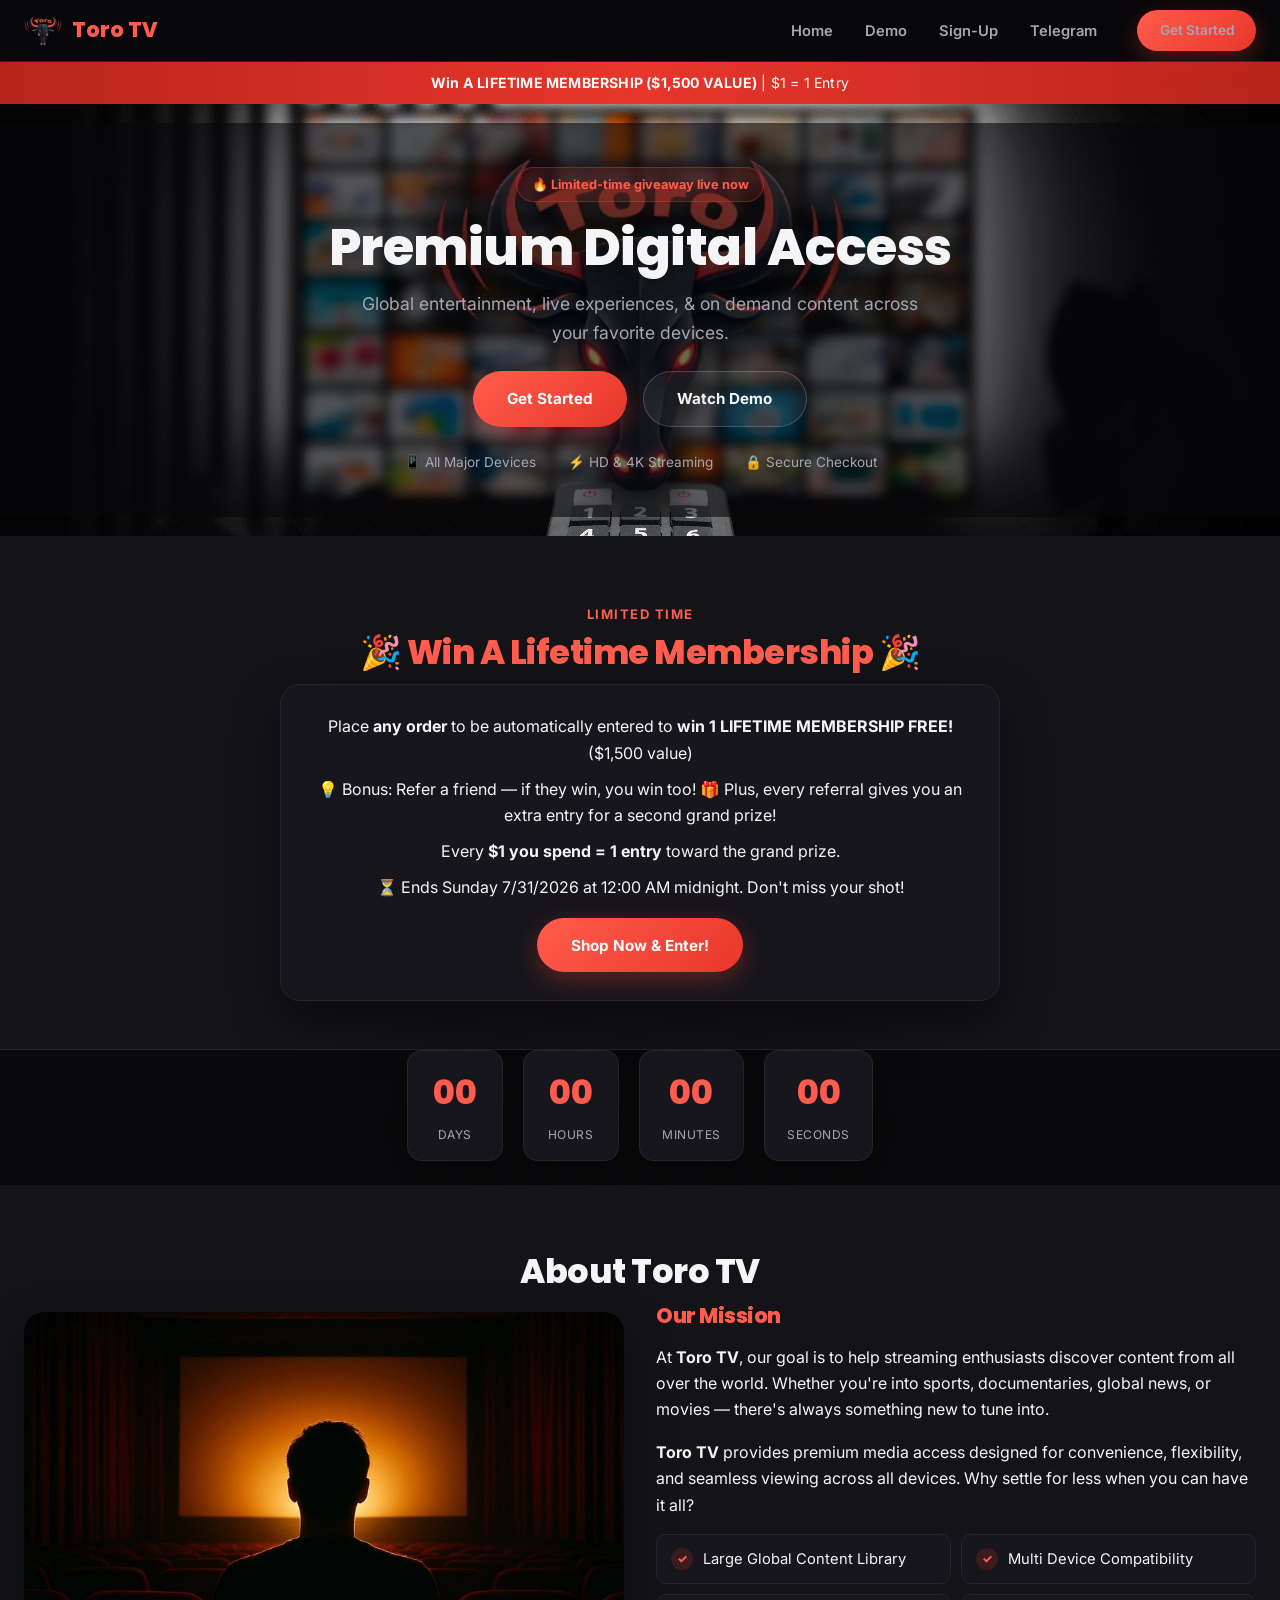
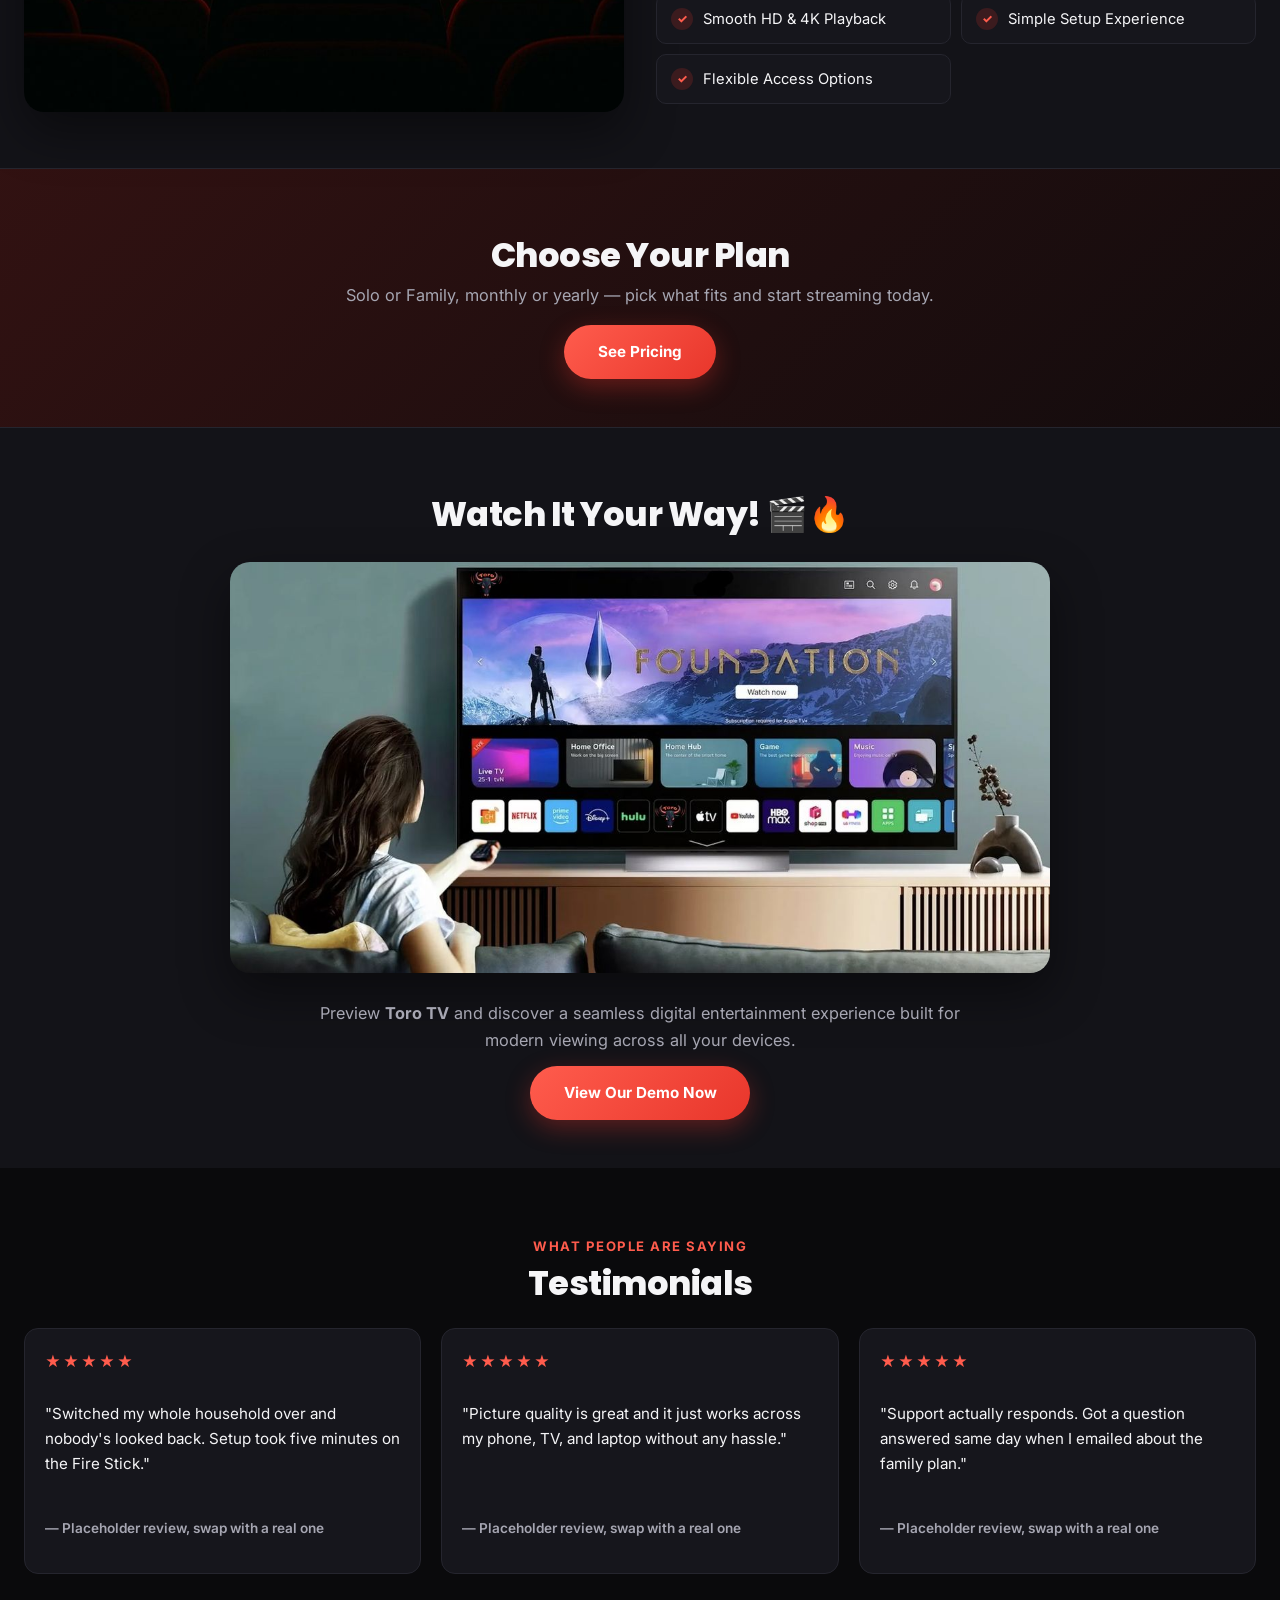
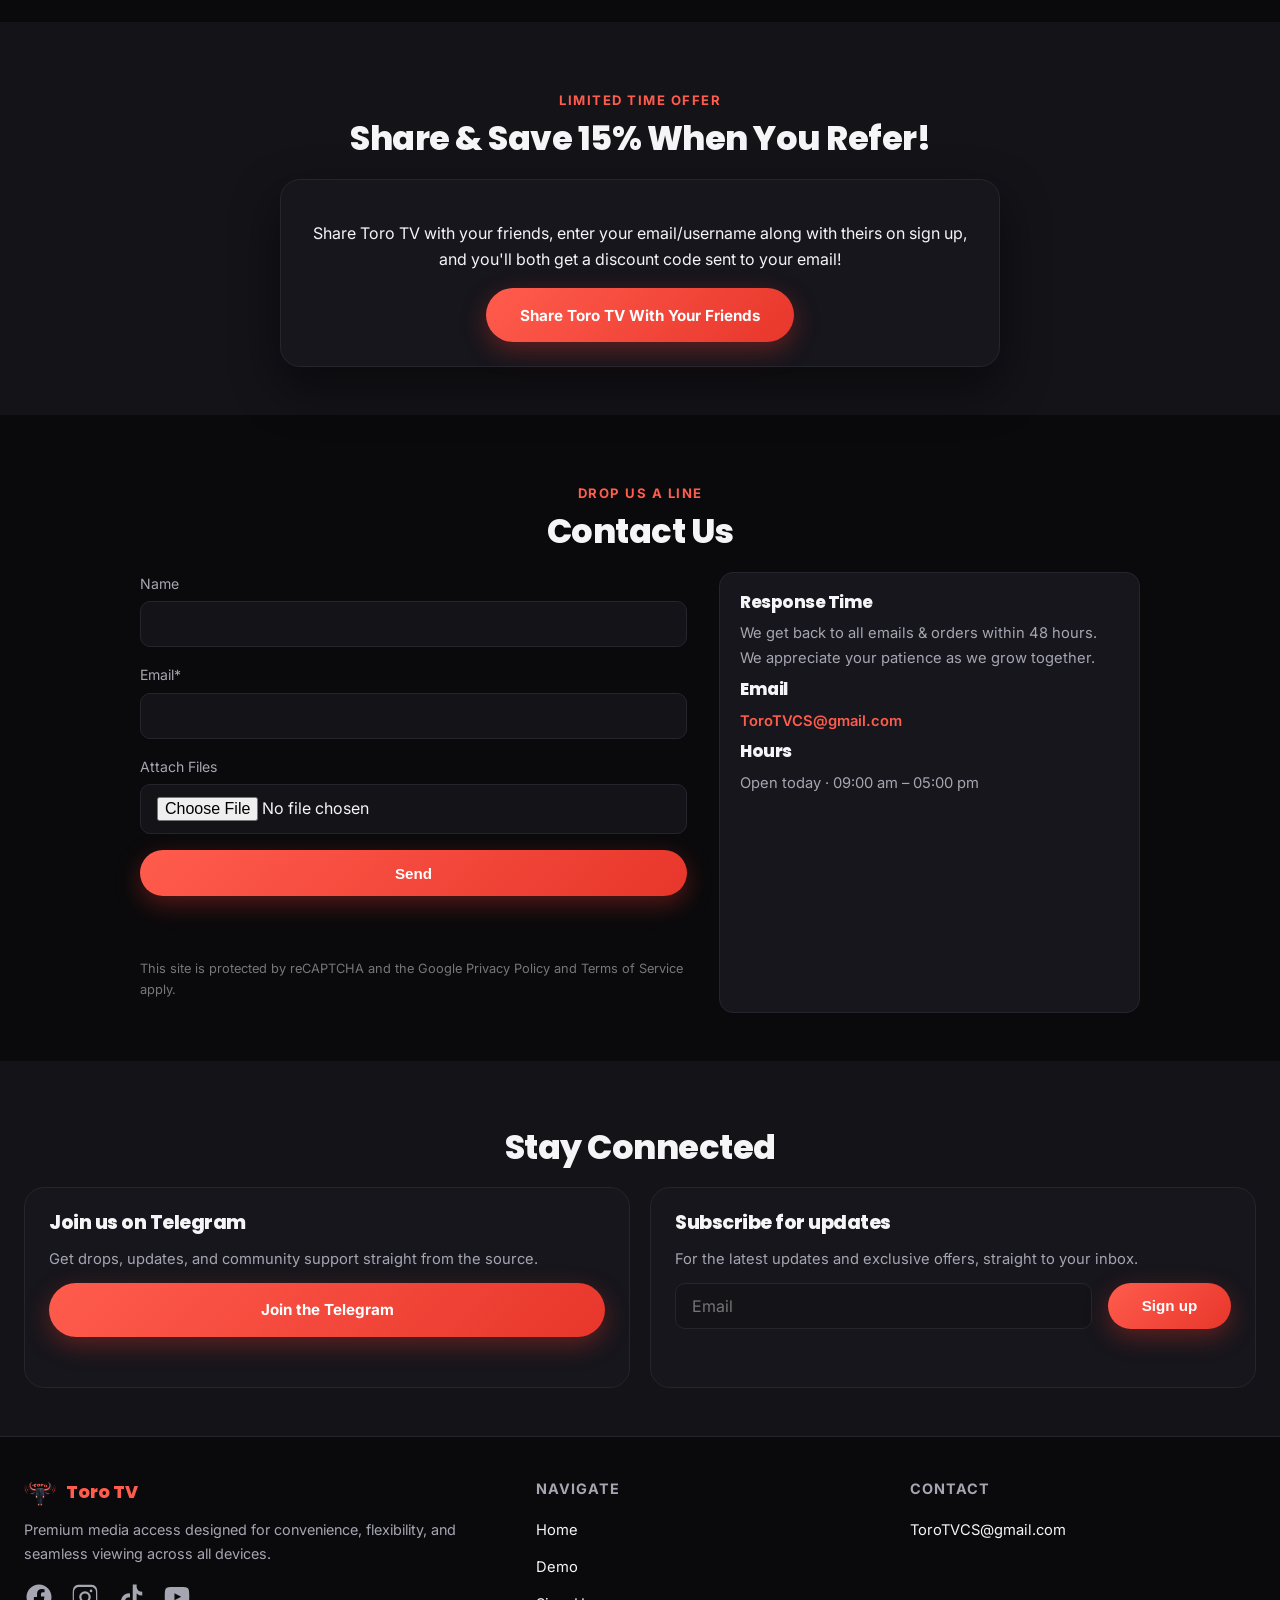
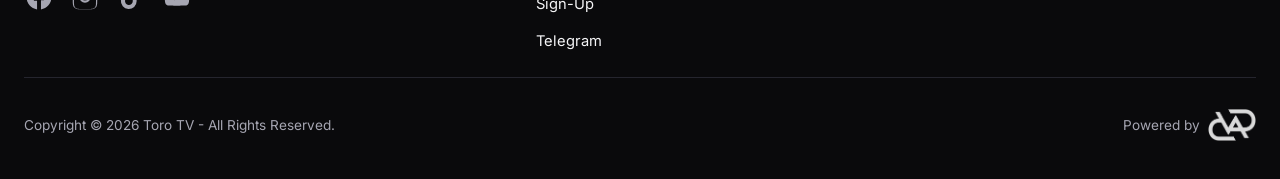
==== commit 19965153: "Restore 'Powered by' text next to VAURA logo, keep mobile centering User liked the text+logo combo, " ====
--- a/index.html
+++ b/index.html
@@ -247,7 +247,7 @@
   </div>
   <div class="footer-bottom">
     <p>Copyright © 2026 Toro TV - All Rights Reserved.</p>
-    <p class="footer-powered"><img src="assets/vaura-logo.png" alt="Powered by VAURA" /></p>
+    <p class="footer-powered">Powered by <img src="assets/vaura-logo.png" alt="VAURA" /></p>
   </div>
 </footer>
 
--- a/styles.css
+++ b/styles.css
@@ -569,8 +569,8 @@
   color: var(--text-dim);
 }
 .footer-bottom a:hover { color: var(--red-light); }
-.footer-powered { display: flex; align-items: center; }
-.footer-powered img { height: 48px; width: auto; opacity: 0.85; }
+.footer-powered { display: flex; align-items: center; gap: 0.45rem; }
+.footer-powered img { height: 32px; width: auto; opacity: 0.85; }
 .social-icon { width: 30px; height: 30px; color: var(--text-dim); transition: color .15s ease, transform .15s ease; }
 .social-icon:hover { color: var(--red-light); transform: translateY(-2px); }
 
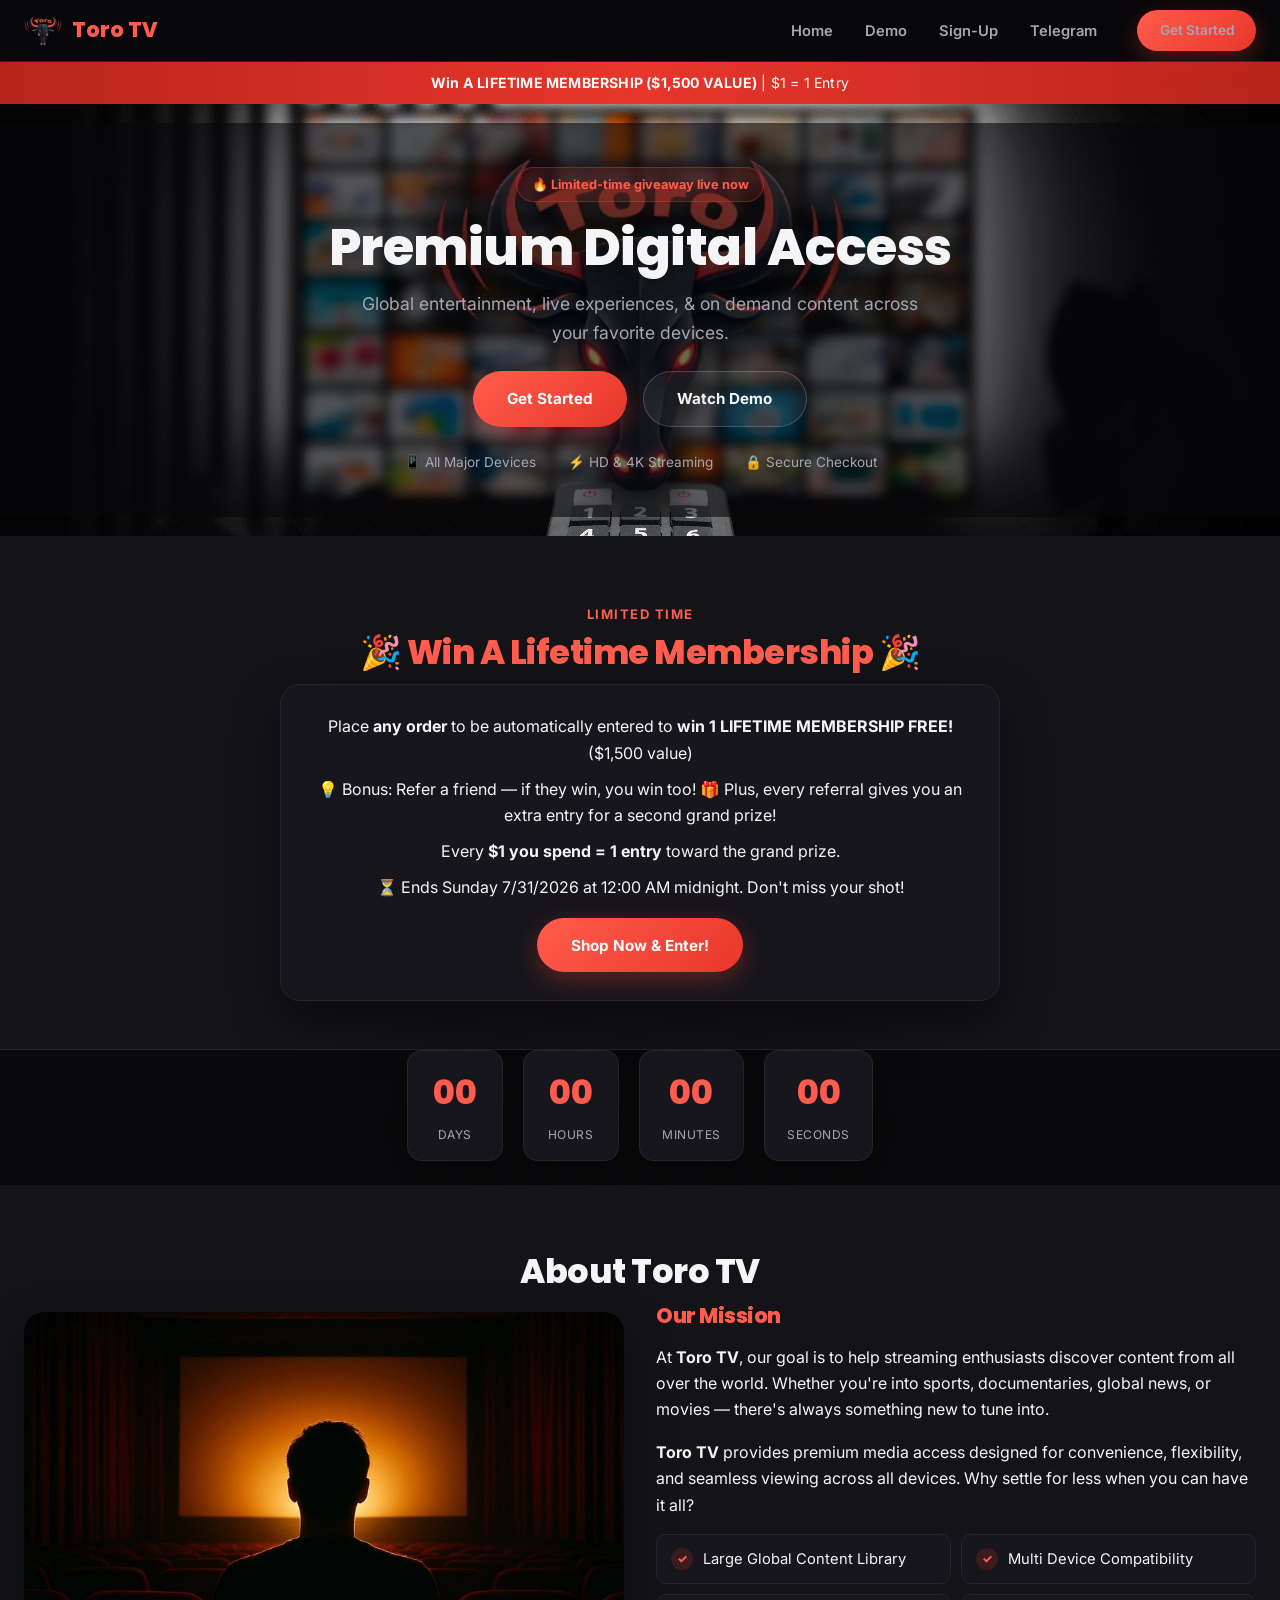
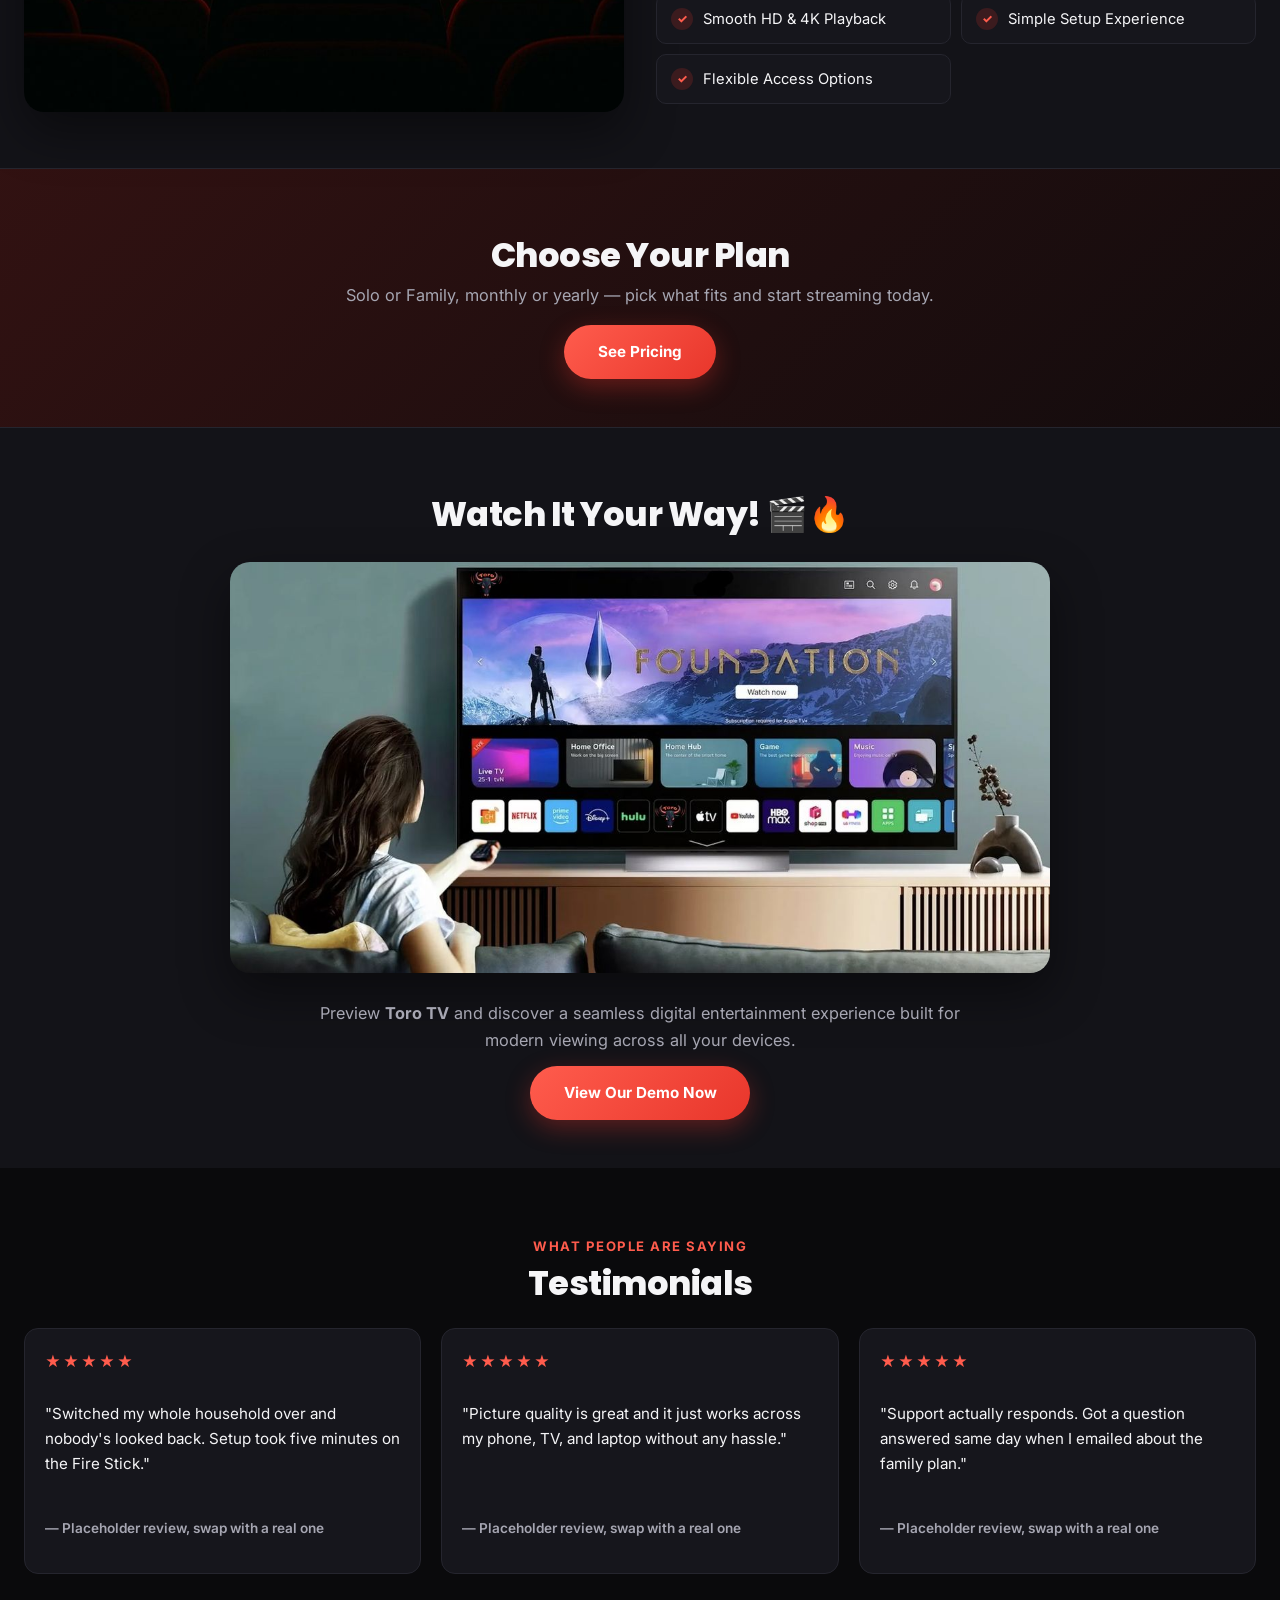
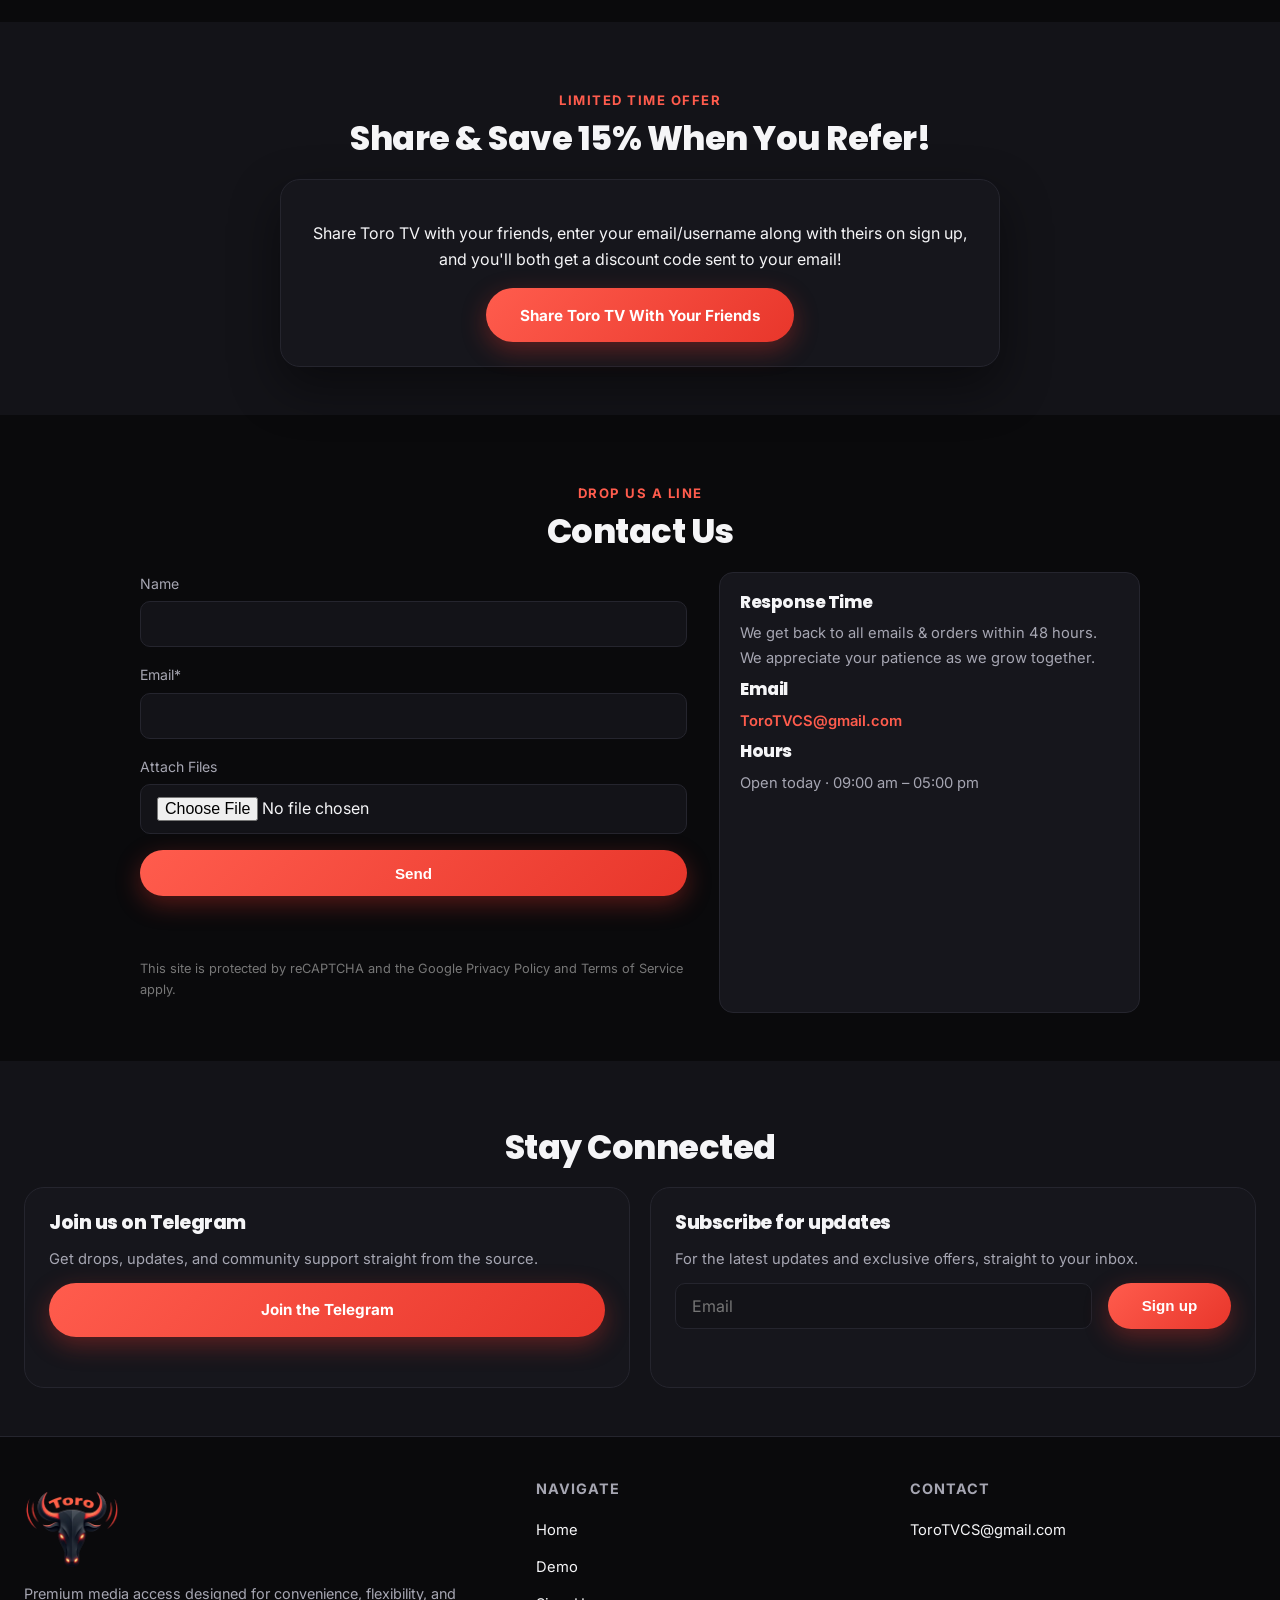
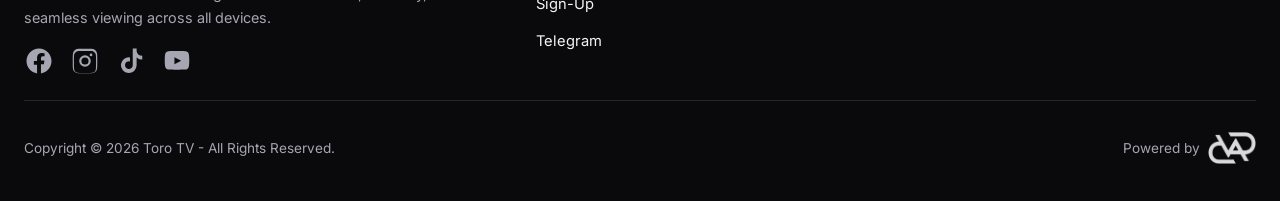
==== commit bb2ec78e: "Footer brand: drop 'Toro TV' text, triple logo size Removed the text span next to the footer logo ac" ====
--- a/index.html
+++ b/index.html
@@ -211,7 +211,6 @@
     <div class="footer-col">
       <div class="footer-brand">
         <img src="assets/logo.png" alt="Toro TV" />
-        <span>Toro TV</span>
       </div>
       <p>Premium media access designed for convenience, flexibility, and seamless viewing across all devices.</p>
       <div class="footer-socials">
--- a/styles.css
+++ b/styles.css
@@ -547,9 +547,8 @@
   padding-bottom: 1.5rem;
   border-bottom: 1px solid var(--border);
 }
-.footer-brand { display: flex; align-items: center; gap: 0.6rem; margin-bottom: 0.6rem; }
-.footer-brand img { height: 32px; }
-.footer-brand span { font-family: var(--font-heading); font-weight: 800; color: var(--red-light); font-size: 1.1rem; }
+.footer-brand { display: flex; align-items: center; margin-bottom: 0.6rem; }
+.footer-brand img { height: 96px; }
 .footer-col p { color: var(--text-dim); font-size: 0.9rem; margin: 0 0 1rem; }
 .footer-col h4 { margin: 0 0 1rem; font-size: 0.9rem; text-transform: uppercase; letter-spacing: 1px; color: var(--text-dim); }
 .footer-col ul { list-style: none; padding: 0; margin: 0; display: flex; flex-direction: column; gap: 0.65rem; }
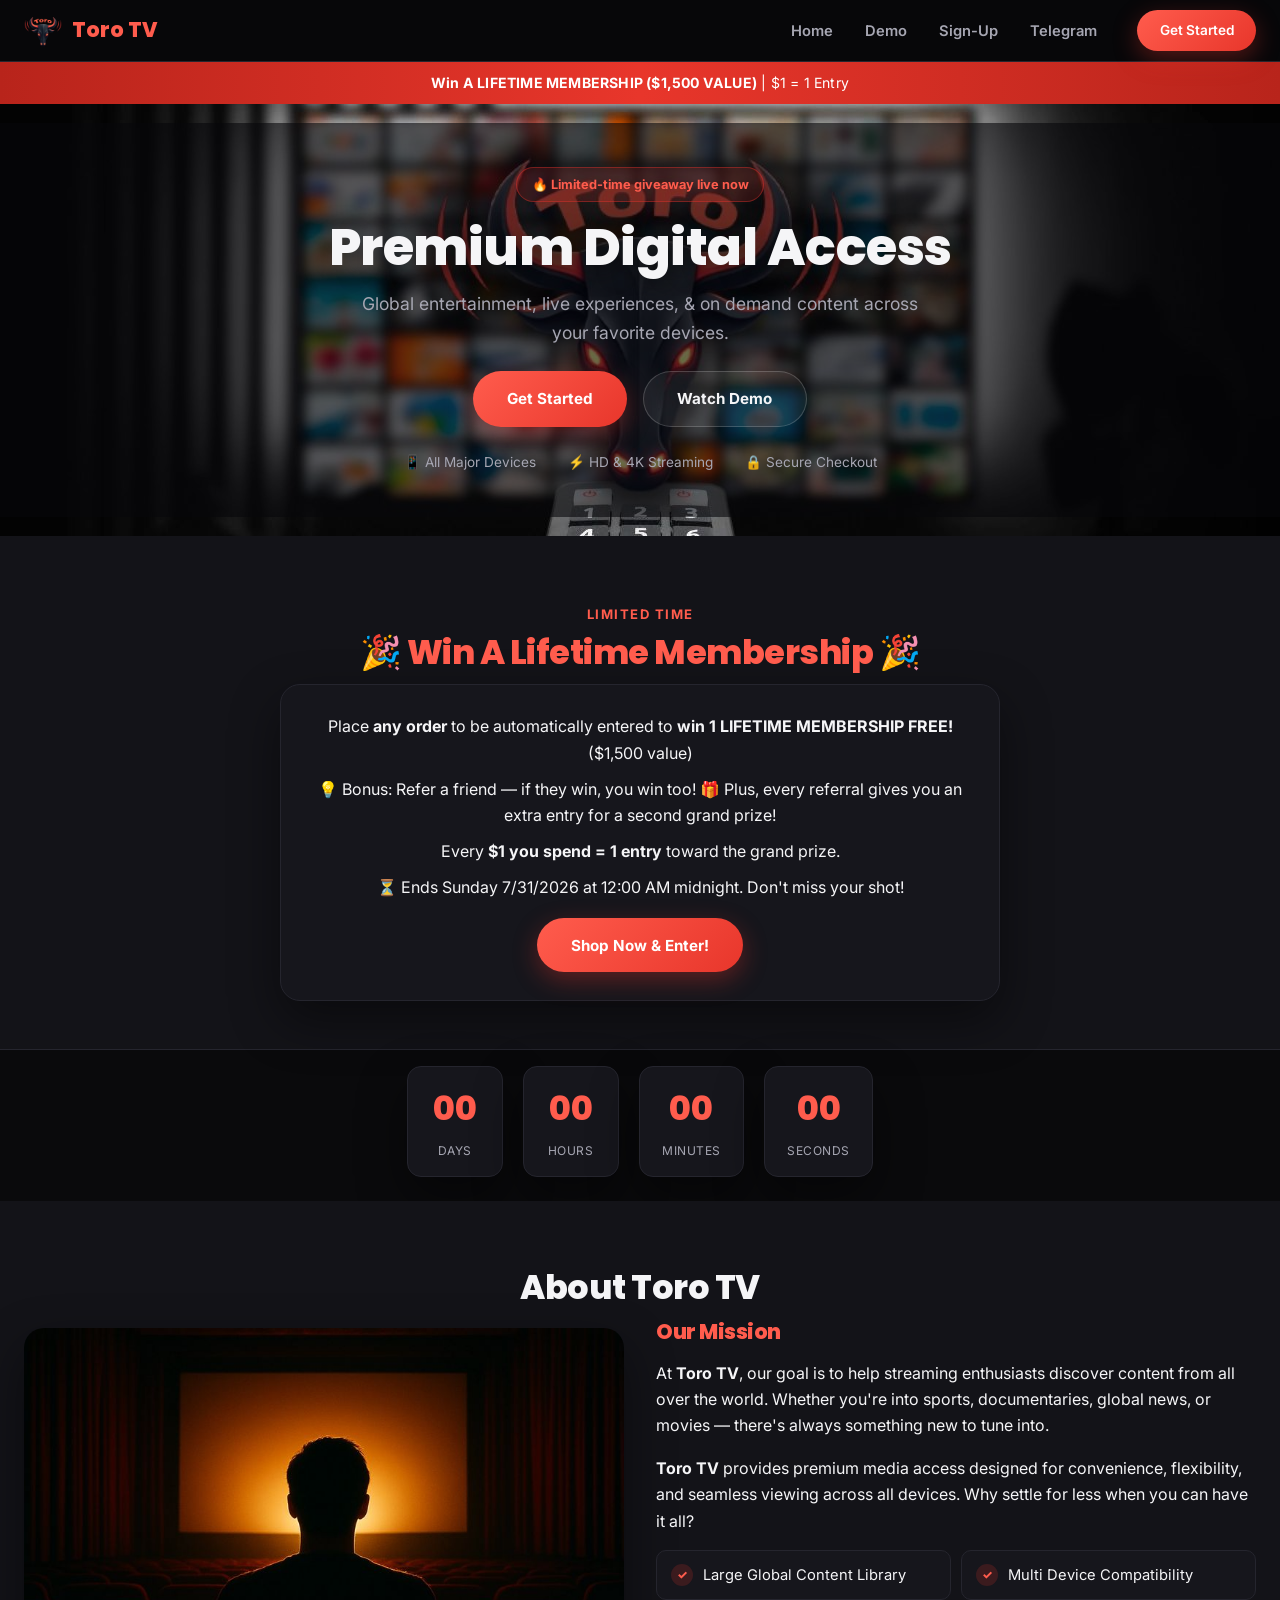
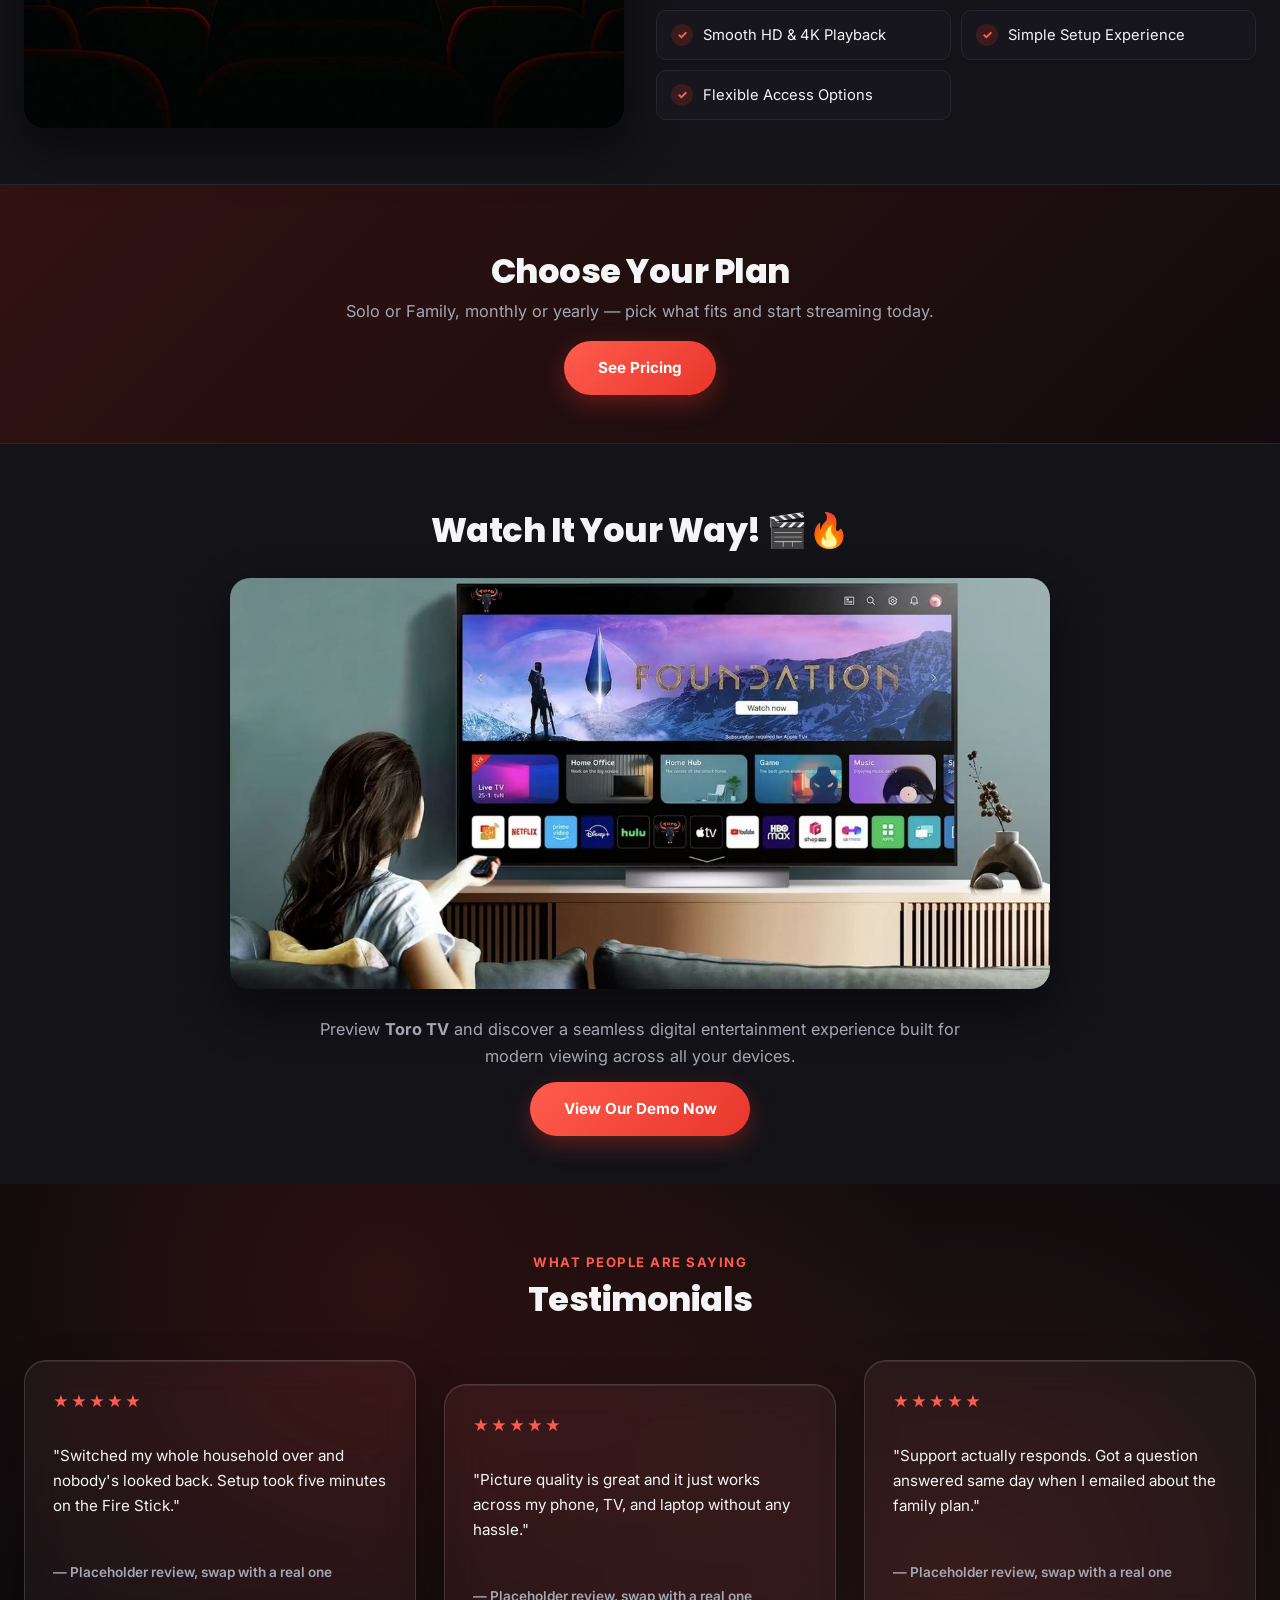
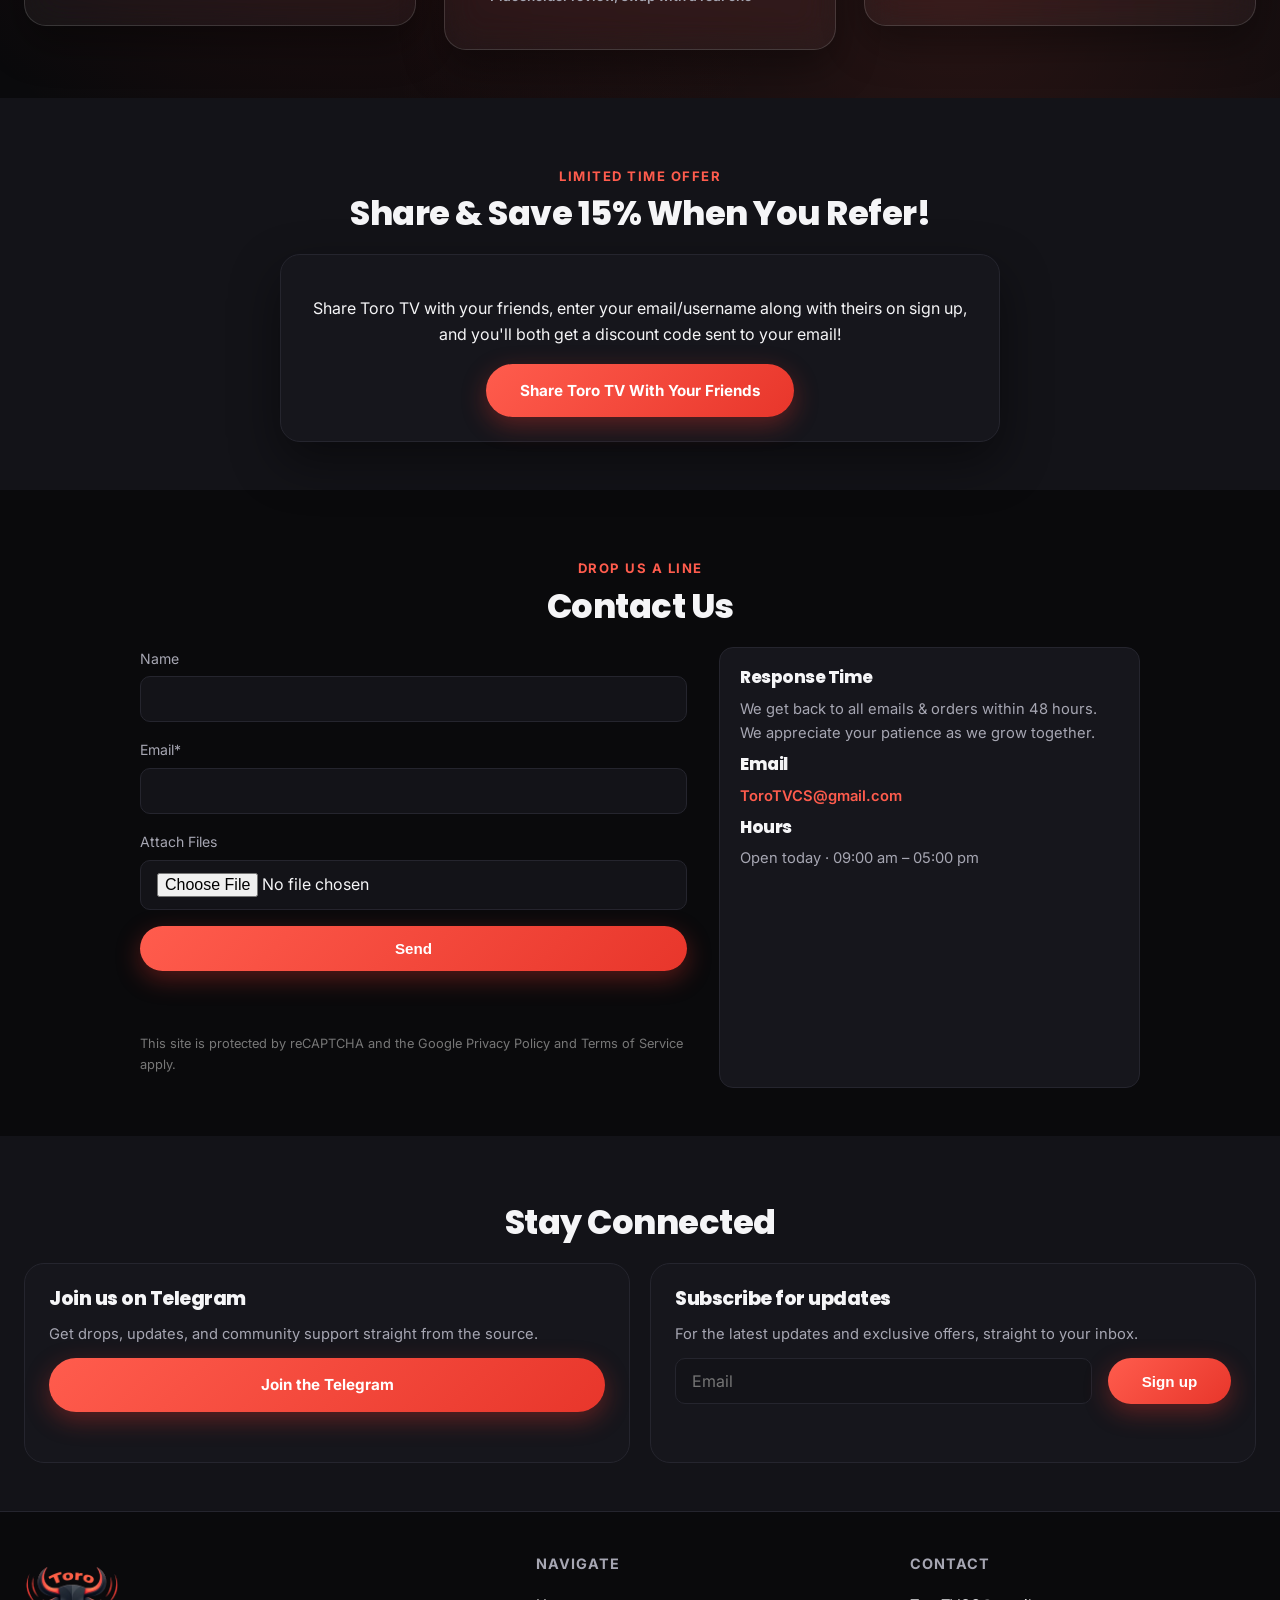
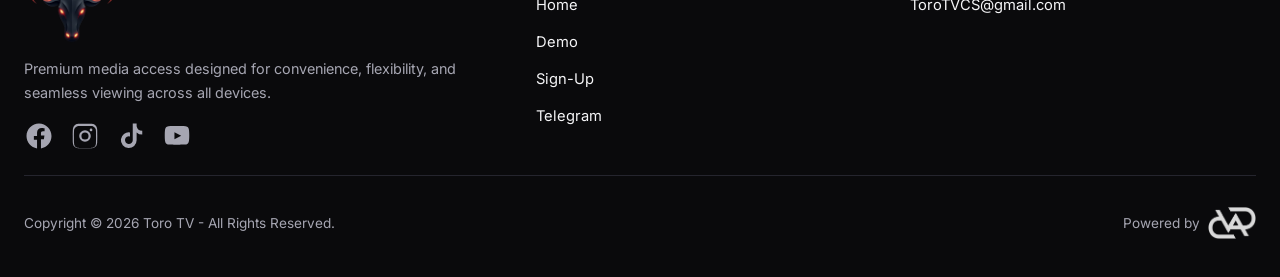
==== commit 4e4786d7: "Mobile fixes for promo bar/giveaway heading/countdown, add product photo, glassmorphism testimonials" ====
--- a/index.html
+++ b/index.html
@@ -36,7 +36,7 @@
 </header>
 
 <a class="promo-bar" href="sign-up.html">
-  <strong>Win A LIFETIME MEMBERSHIP ($1,500 VALUE)</strong>&nbsp;|&nbsp;$1 = 1 Entry
+  <strong>Win A LIFETIME MEMBERSHIP ($1,500 VALUE)</strong><span class="promo-extra">&nbsp;|&nbsp;$1 = 1 Entry</span>
 </a>
 
 <main>
--- a/styles.css
+++ b/styles.css
@@ -107,6 +107,8 @@
 .nav-links a:hover { color: var(--text); }
 .nav-cta { margin-left: 0.5rem; }
 .nav-cta .btn { padding: 0.6rem 1.4rem; font-size: 0.85rem; }
+.nav-links a.btn-primary,
+.nav-links a.btn-primary:hover { color: #fff; }
 
 .nav-toggle {
   display: none;
@@ -241,7 +243,7 @@
 .giveaway-card .btn { margin-top: 0.5rem; }
 
 /* ---------- Countdown ---------- */
-.countdown { padding-top: 0; padding-bottom: 1.5rem; background: transparent; }
+.countdown { padding-top: 1rem; padding-bottom: 1.5rem; background: transparent; }
 .countdown-grid { display: flex; justify-content: center; gap: 1.25rem; flex-wrap: wrap; }
 .countdown-item {
   background: var(--card);
@@ -327,6 +329,22 @@
 }
 .video-wrapper iframe { position: absolute; top: 0; left: 0; width: 100%; height: 100%; border: 0; }
 
+/* ---------- Product photo ---------- */
+.product-photo { padding-top: 1.5rem; padding-bottom: 1.5rem; }
+.product-photo-image {
+  width: 100%;
+  max-width: 960px;
+  margin: 0 auto;
+  border-radius: var(--radius-lg);
+  box-shadow: var(--shadow);
+}
+.product-photo-caption {
+  margin: 1rem auto 0;
+  color: var(--text-dim);
+  font-size: 0.95rem;
+  max-width: 600px;
+}
+
 /* ---------- Referral ---------- */
 .referral-card {
   max-width: 720px;
@@ -339,25 +357,53 @@
 }
 
 /* ---------- Testimonials ---------- */
+.testimonials {
+  position: relative;
+  background: radial-gradient(circle at 30% 20%, rgba(230,52,43,0.16), transparent 55%),
+              radial-gradient(circle at 75% 80%, rgba(255,92,77,0.12), transparent 55%);
+  overflow: hidden;
+}
 .testimonial-grid {
   display: grid;
   grid-template-columns: repeat(3, 1fr);
-  gap: 1.25rem;
-  margin-top: 1.5rem;
+  gap: 1.75rem;
+  margin-top: 2.5rem;
   text-align: left;
+  align-items: start;
 }
 .testimonial-card {
-  background: var(--card);
-  border: 1px solid var(--border);
-  border-radius: var(--radius-md);
-  padding: 1.25rem;
+  background: rgba(255,255,255,0.045);
+  border: 1px solid rgba(255,255,255,0.14);
+  border-radius: 22px;
+  padding: 1.75rem;
   display: flex;
   flex-direction: column;
-  gap: 0.75rem;
-}
+  gap: 0.85rem;
+  backdrop-filter: blur(18px) saturate(160%);
+  -webkit-backdrop-filter: blur(18px) saturate(160%);
+  box-shadow: 0 18px 40px rgba(0,0,0,0.35), inset 0 1px 0 rgba(255,255,255,0.09);
+  animation: floatCard 6s ease-in-out infinite;
+  transition: transform .3s ease, box-shadow .3s ease, border-color .3s ease;
+}
+.testimonial-card:hover {
+  transform: translateY(-6px);
+  border-color: rgba(255,255,255,0.28);
+  box-shadow: 0 24px 50px rgba(0,0,0,0.45), inset 0 1px 0 rgba(255,255,255,0.12);
+}
+.testimonial-card:nth-child(1) { animation-delay: 0s; }
+.testimonial-card:nth-child(2) { animation-delay: -2s; margin-top: 1.5rem; }
+.testimonial-card:nth-child(3) { animation-delay: -4s; }
 .testimonial-stars { color: var(--red-light); font-size: 0.95rem; letter-spacing: 2px; }
 .testimonial-quote { color: var(--text); font-size: 0.95rem; flex-grow: 1; }
 .testimonial-author { font-size: 0.85rem; color: var(--text-dim); font-weight: 600; }
+
+@keyframes floatCard {
+  0%, 100% { transform: translateY(0); }
+  50% { transform: translateY(-10px); }
+}
+@media (prefers-reduced-motion: reduce) {
+  .testimonial-card { animation: none; }
+}
 
 /* ---------- Pricing ---------- */
 .plan-toggle {
@@ -636,4 +682,29 @@
   .footer-bottom { flex-direction: column; align-items: center; gap: 0.35rem; }
   .footer-powered { justify-content: center; }
   .hero-trust { gap: 1rem; }
-}
+  .testimonial-card:nth-child(2) { margin-top: 0; }
+
+  .promo-bar {
+    font-size: 0.72rem;
+    padding: 0.5rem 0.75rem;
+    white-space: nowrap;
+    overflow: hidden;
+    text-overflow: ellipsis;
+  }
+  .promo-extra { display: none; }
+
+  .giveaway h2 {
+    font-size: clamp(1rem, 5.5vw, 1.6rem);
+    white-space: nowrap;
+  }
+
+  .countdown { padding-top: 0.5rem; }
+  .countdown-grid { gap: 0.5rem; flex-wrap: nowrap; }
+  .countdown-item {
+    padding: 0.5rem 0.3rem;
+    min-width: 0;
+    flex: 1 1 0;
+  }
+  .countdown-item .num { font-size: 1.3rem; }
+  .countdown-item .label { font-size: 0.6rem; }
+}
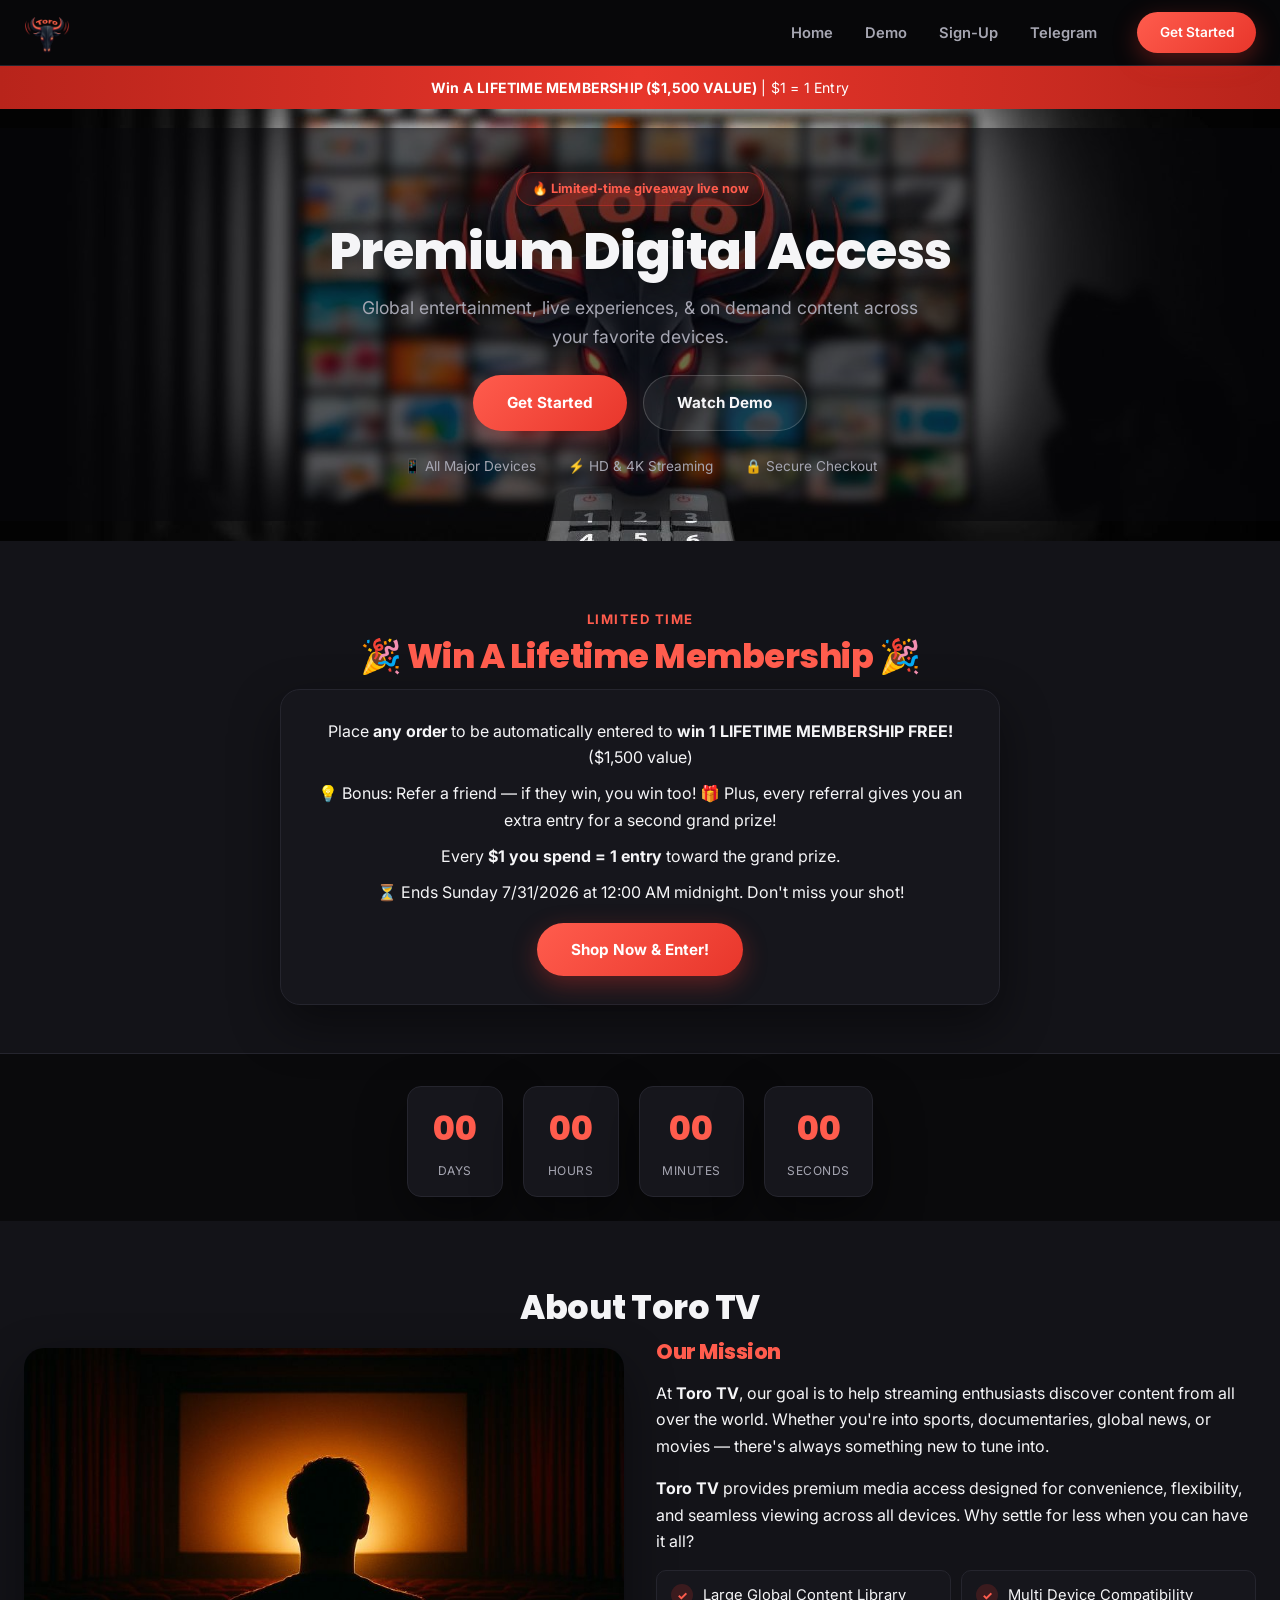
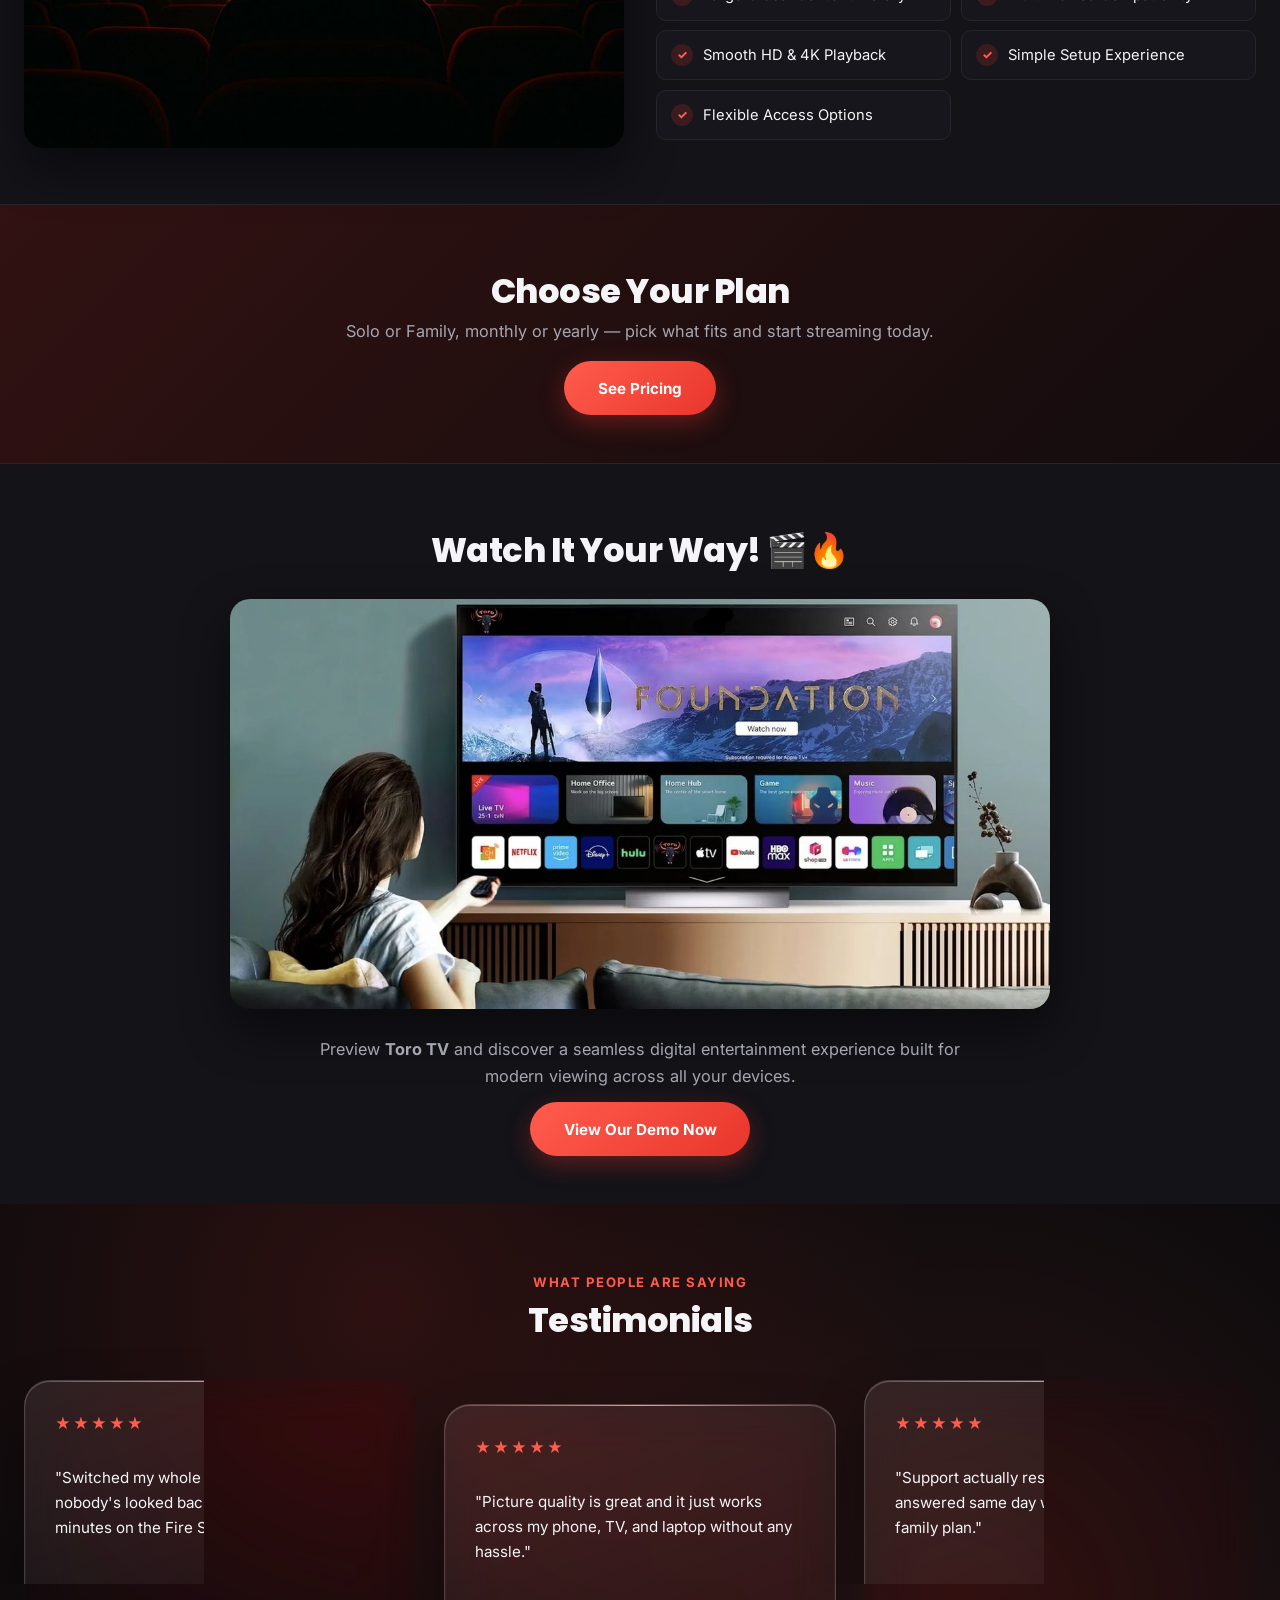
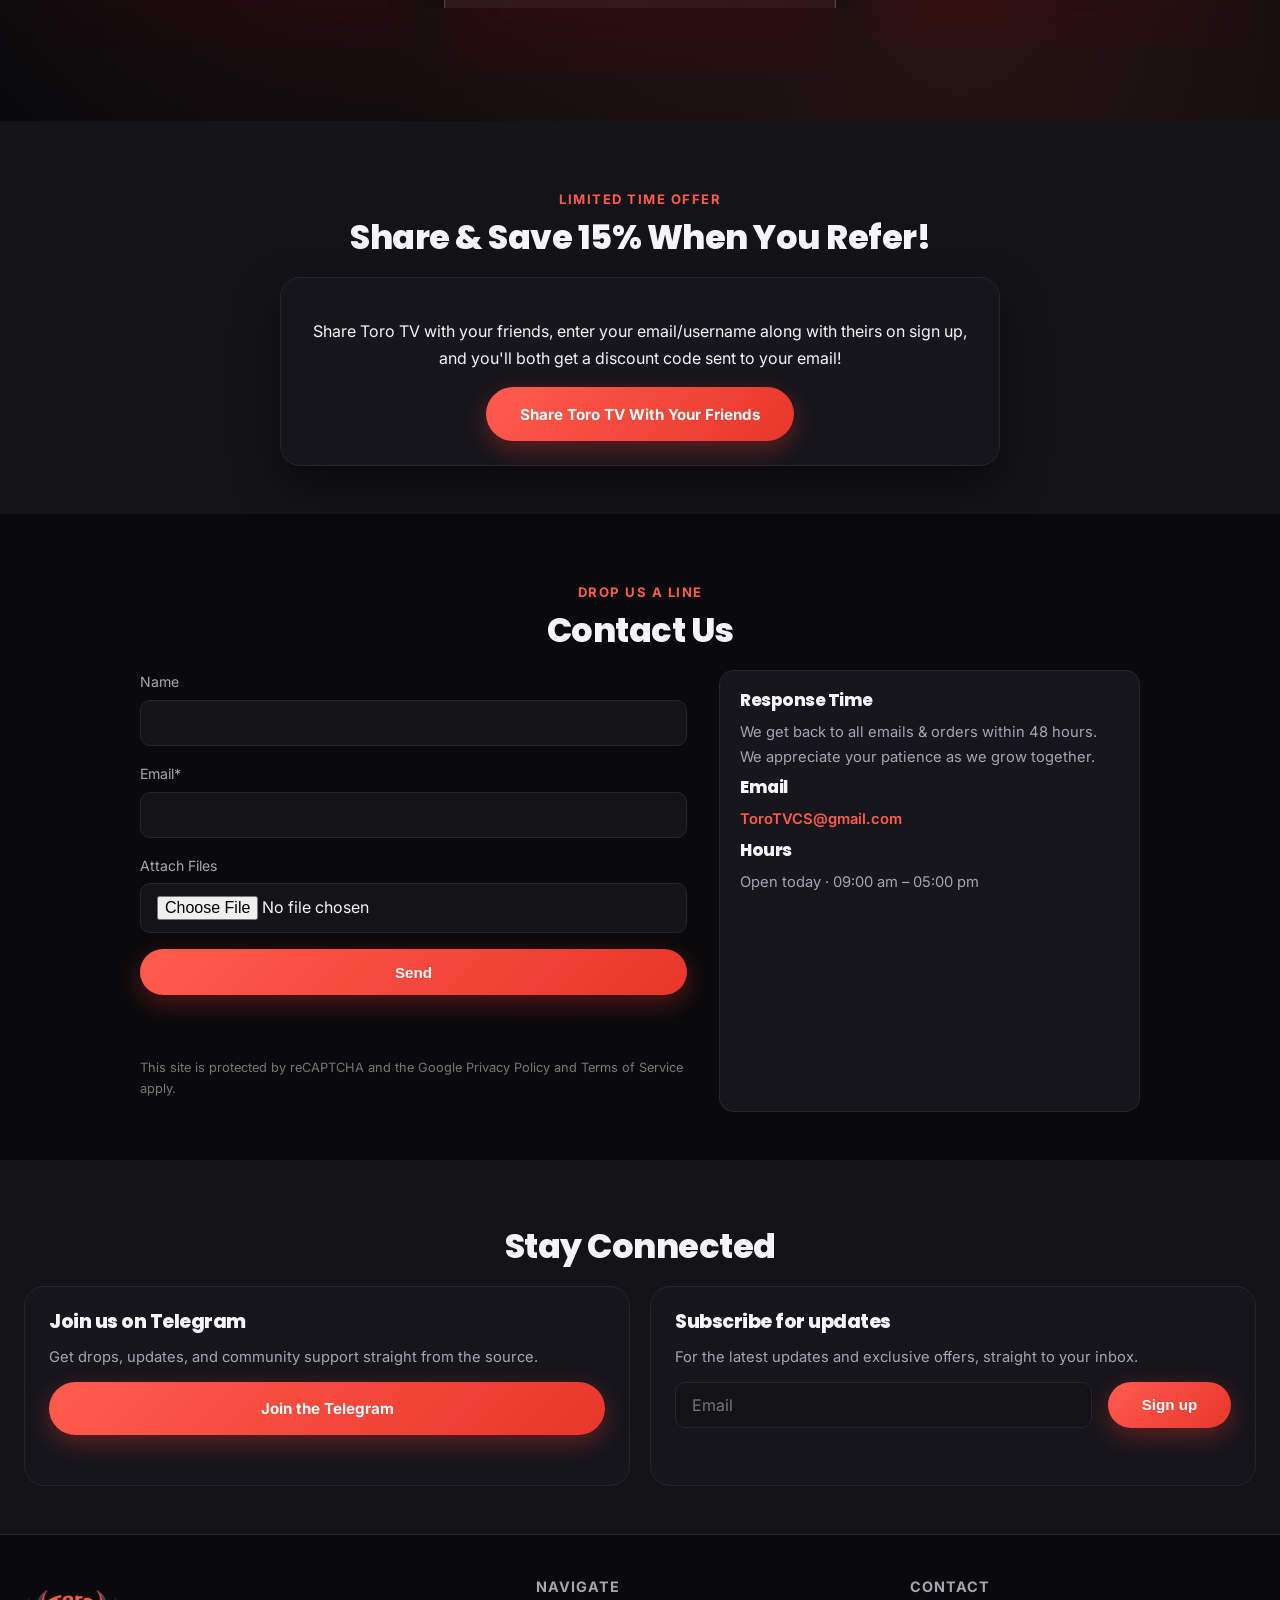
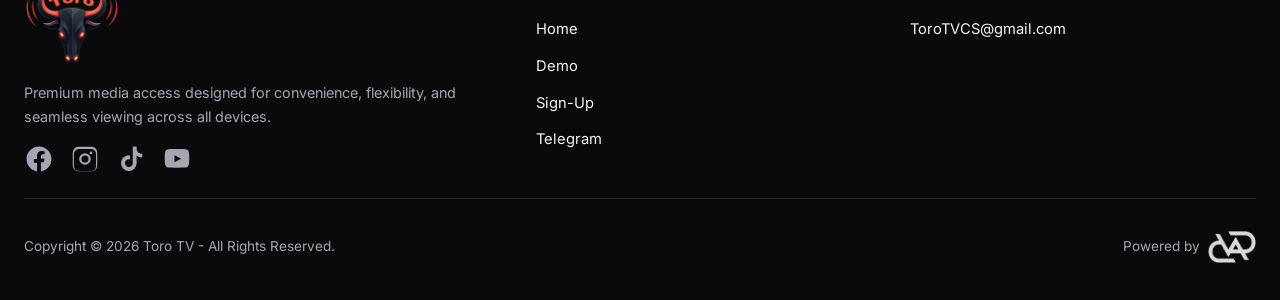
==== commit 1d20ed60: "Update Formspree endpoint, header logo, countdown spacing, enhanced glass testimonials, add CNAME - " ====
--- a/index.html
+++ b/index.html
@@ -20,7 +20,6 @@
   <nav class="navbar">
     <a href="index.html" class="brand">
       <img src="assets/logo.png" alt="Toro TV" class="brand-logo" />
-      <span class="brand-name">Toro TV</span>
     </a>
     <button class="nav-toggle" aria-label="Toggle menu" aria-expanded="false">
       <span></span><span></span><span></span>
@@ -159,7 +158,7 @@
     <span class="eyebrow">Drop us a line</span>
     <h2>Contact Us</h2>
     <div class="contact-layout">
-      <form class="contact-form js-form" action="https://formspree.io/f/mvznljvb" method="POST" data-success="Thanks! We'll get back to you within 48 hours.">
+      <form class="contact-form js-form" action="https://formspree.io/f/xpqendngalso" method="POST" data-success="Thanks! We'll get back to you within 48 hours.">
         <input type="hidden" name="_subject" value="New contact form submission — Toro TV" />
         <label>Name<input type="text" name="name" /></label>
         <label>Email*<input type="email" name="email" required /></label>
@@ -194,7 +193,7 @@
       <div class="connect-card">
         <h3>Subscribe for updates</h3>
         <p>For the latest updates and exclusive offers, straight to your inbox.</p>
-        <form class="subscribe-form js-form" action="https://formspree.io/f/mvznljvb" method="POST" data-success="Thanks for subscribing!">
+        <form class="subscribe-form js-form" action="https://formspree.io/f/xpqendngalso" method="POST" data-success="Thanks for subscribing!">
           <input type="hidden" name="_subject" value="New newsletter signup — Toro TV" />
           <input type="email" name="email" placeholder="Email" required />
           <button type="submit" class="btn btn-primary">Sign up</button>
--- a/styles.css
+++ b/styles.css
@@ -94,8 +94,7 @@
   position: relative;
 }
 .brand { display: flex; align-items: center; gap: 0.6rem; }
-.brand-logo { height: 38px; width: auto; }
-.brand-name { font-family: var(--font-heading); font-weight: 800; font-size: 1.3rem; color: var(--red-light); }
+.brand-logo { height: 46px; width: auto; }
 .nav-links { display: flex; align-items: center; gap: 2rem; list-style: none; margin: 0; padding: 0; }
 .nav-links a {
   font-weight: 600;
@@ -243,7 +242,7 @@
 .giveaway-card .btn { margin-top: 0.5rem; }
 
 /* ---------- Countdown ---------- */
-.countdown { padding-top: 1rem; padding-bottom: 1.5rem; background: transparent; }
+.countdown { padding-top: 2rem; padding-bottom: 1.5rem; background: transparent; }
 .countdown-grid { display: flex; justify-content: center; gap: 1.25rem; flex-wrap: wrap; }
 .countdown-item {
   background: var(--card);
@@ -372,21 +371,30 @@
   align-items: start;
 }
 .testimonial-card {
-  background: rgba(255,255,255,0.045);
-  border: 1px solid rgba(255,255,255,0.14);
-  border-radius: 22px;
-  padding: 1.75rem;
+  position: relative;
+  background: linear-gradient(160deg, rgba(255,255,255,0.09), rgba(255,255,255,0.025));
+  border: 1px solid rgba(255,255,255,0.18);
+  border-radius: 26px;
+  padding: 1.85rem;
   display: flex;
   flex-direction: column;
   gap: 0.85rem;
-  backdrop-filter: blur(18px) saturate(160%);
-  -webkit-backdrop-filter: blur(18px) saturate(160%);
-  box-shadow: 0 18px 40px rgba(0,0,0,0.35), inset 0 1px 0 rgba(255,255,255,0.09);
+  backdrop-filter: blur(24px) saturate(180%);
+  -webkit-backdrop-filter: blur(24px) saturate(180%);
+  box-shadow: 0 24px 50px rgba(0,0,0,0.4), inset 0 1px 0 rgba(255,255,255,0.16), inset 0 0 0 1px rgba(255,255,255,0.03);
   animation: floatCard 6s ease-in-out infinite;
-  transition: transform .3s ease, box-shadow .3s ease, border-color .3s ease;
+  transition: transform .35s ease, box-shadow .35s ease, border-color .35s ease;
+  overflow: hidden;
+}
+.testimonial-card::before {
+  content: '';
+  position: absolute;
+  top: 0; left: 0; right: 0;
+  height: 1px;
+  background: linear-gradient(90deg, transparent, rgba(255,255,255,0.55), transparent);
 }
 .testimonial-card:hover {
-  transform: translateY(-6px);
+  transform: translateY(-8px) scale(1.015);
   border-color: rgba(255,255,255,0.28);
   box-shadow: 0 24px 50px rgba(0,0,0,0.45), inset 0 1px 0 rgba(255,255,255,0.12);
 }
@@ -698,7 +706,7 @@
     white-space: nowrap;
   }
 
-  .countdown { padding-top: 0.5rem; }
+  .countdown { padding-top: 1.25rem; }
   .countdown-grid { gap: 0.5rem; flex-wrap: nowrap; }
   .countdown-item {
     padding: 0.5rem 0.3rem;
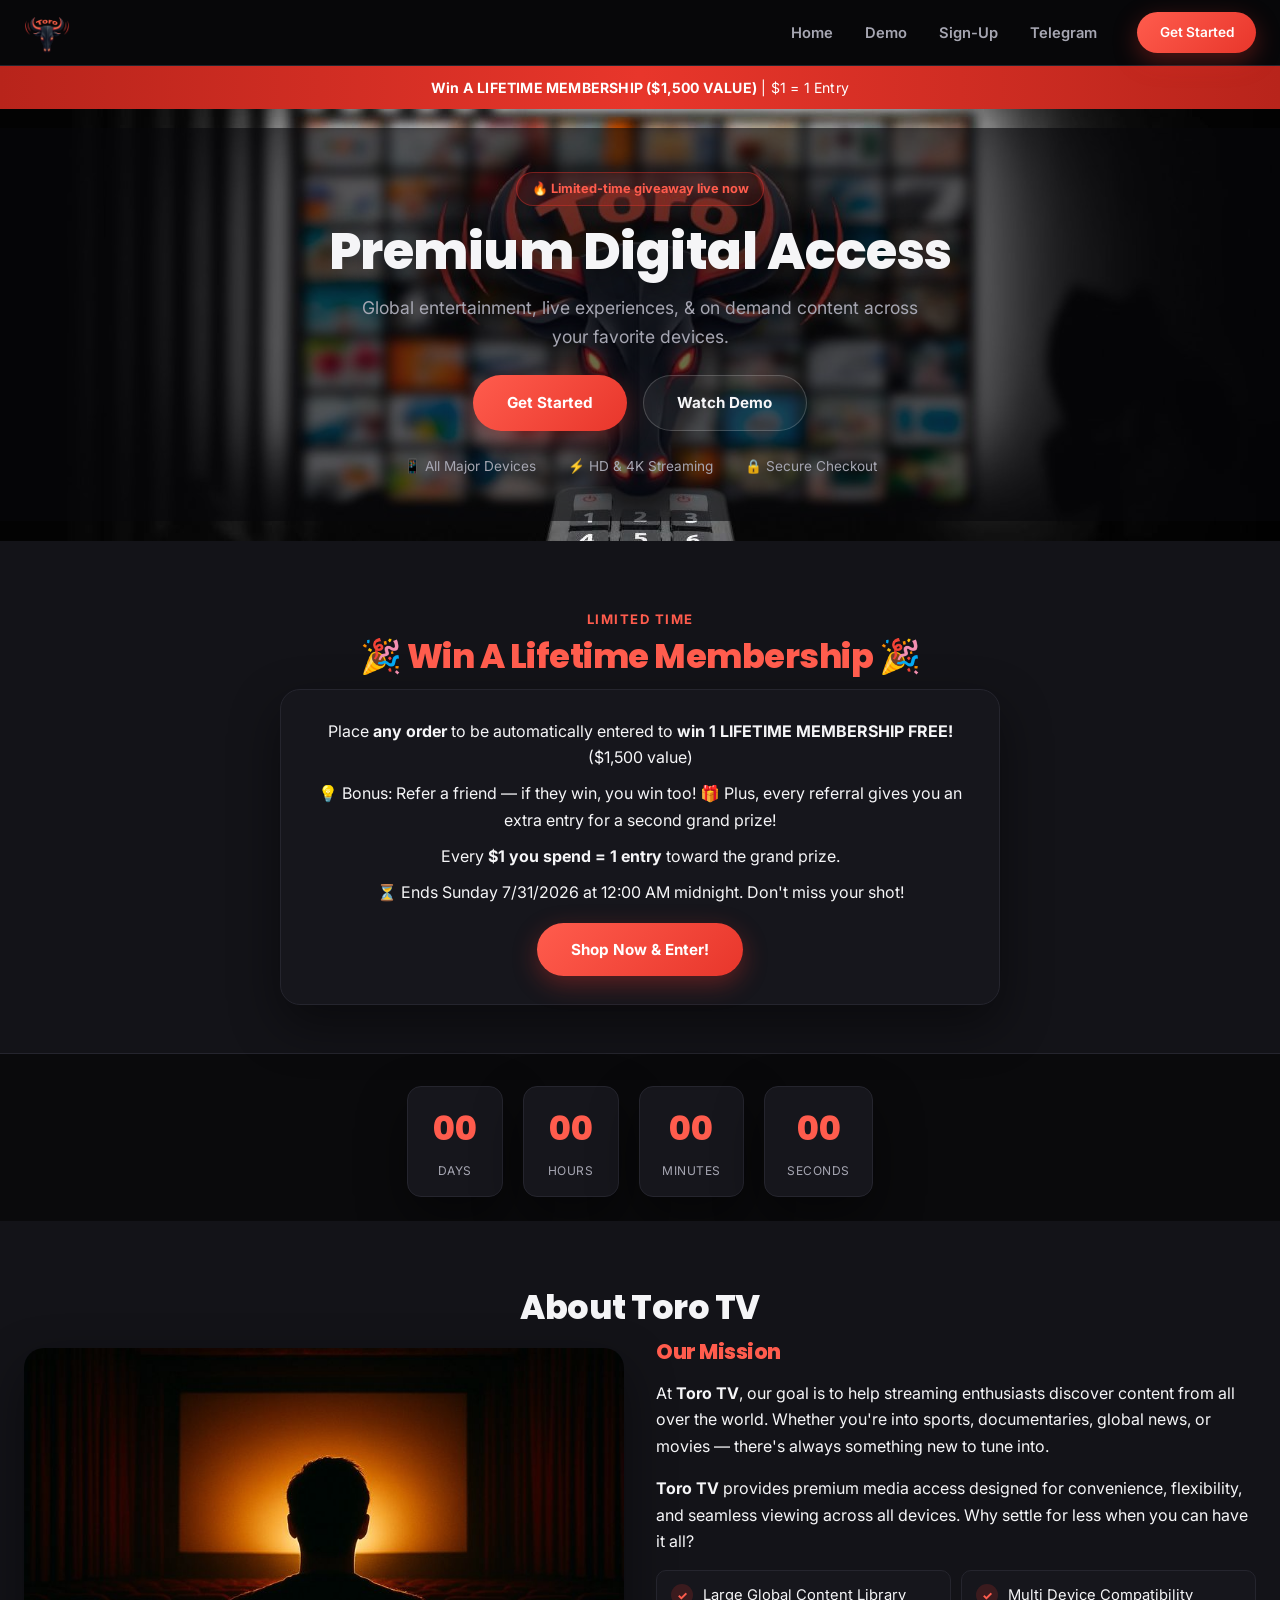
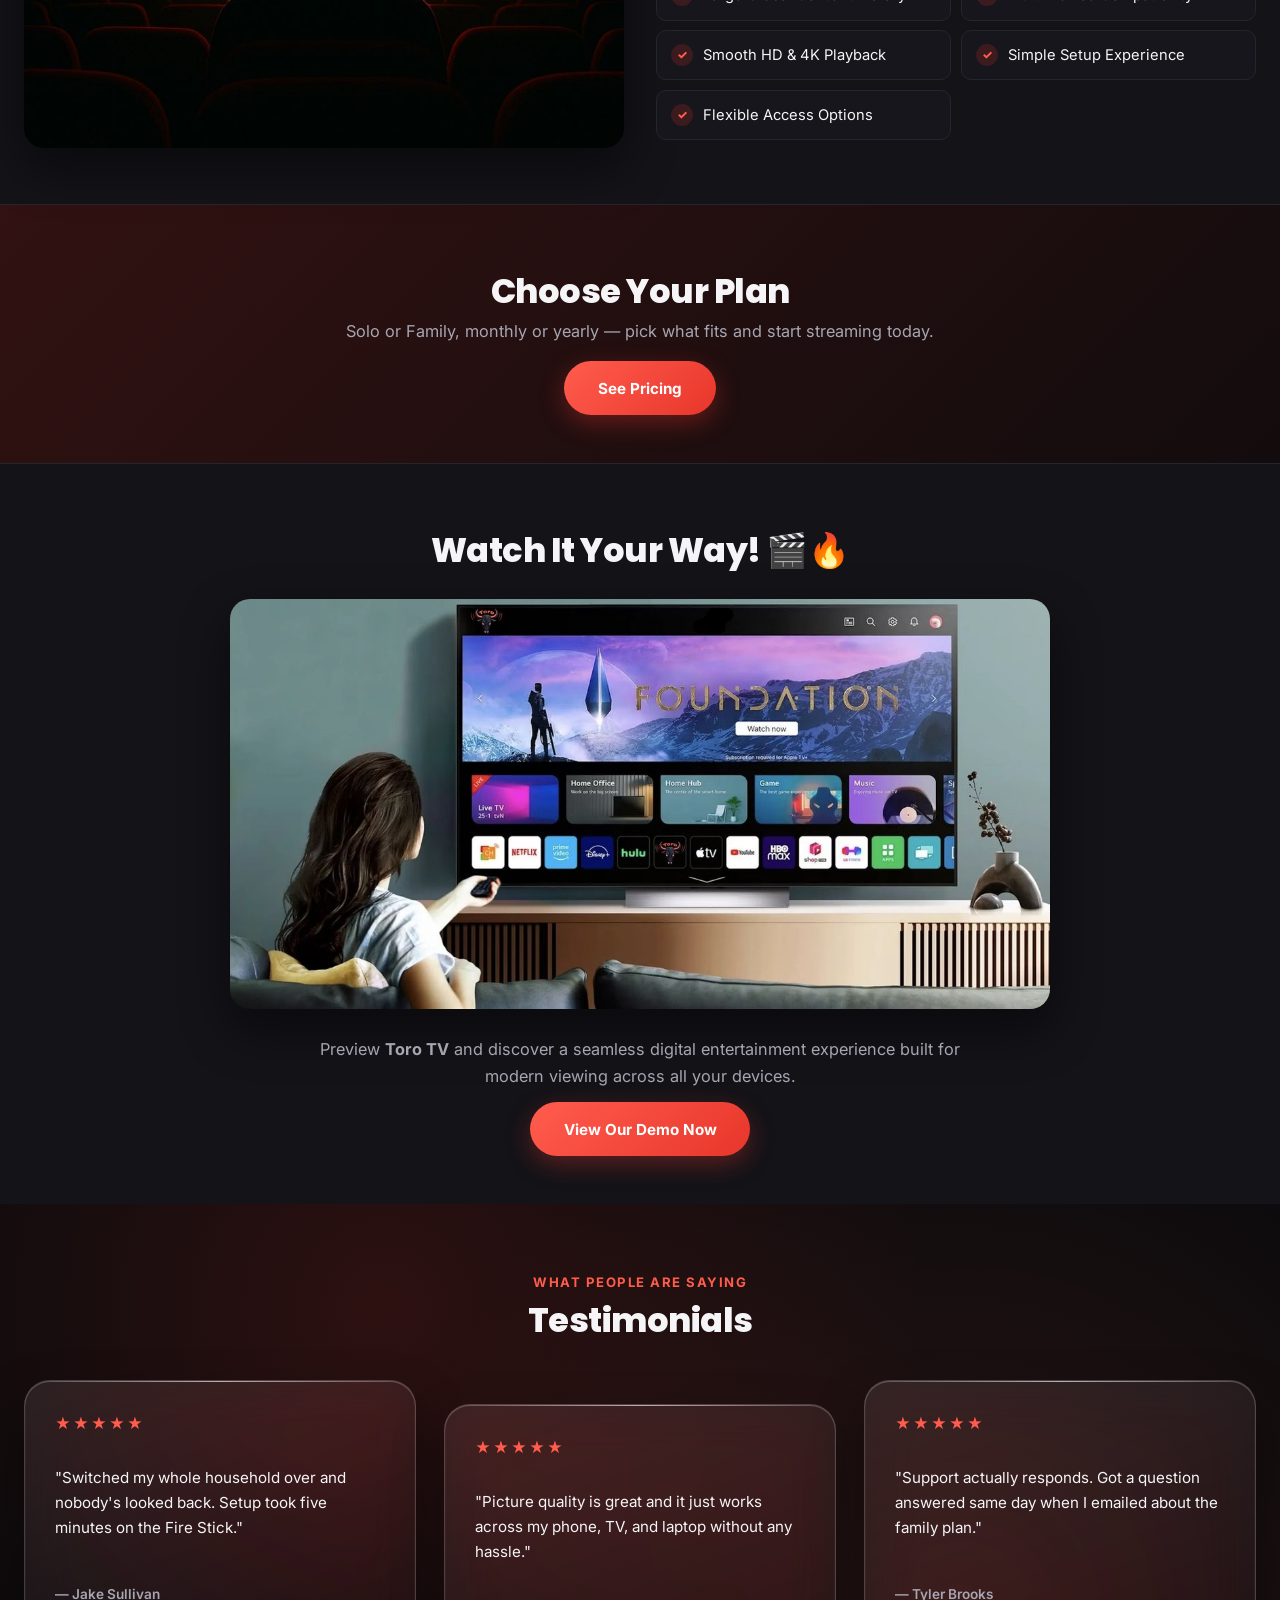
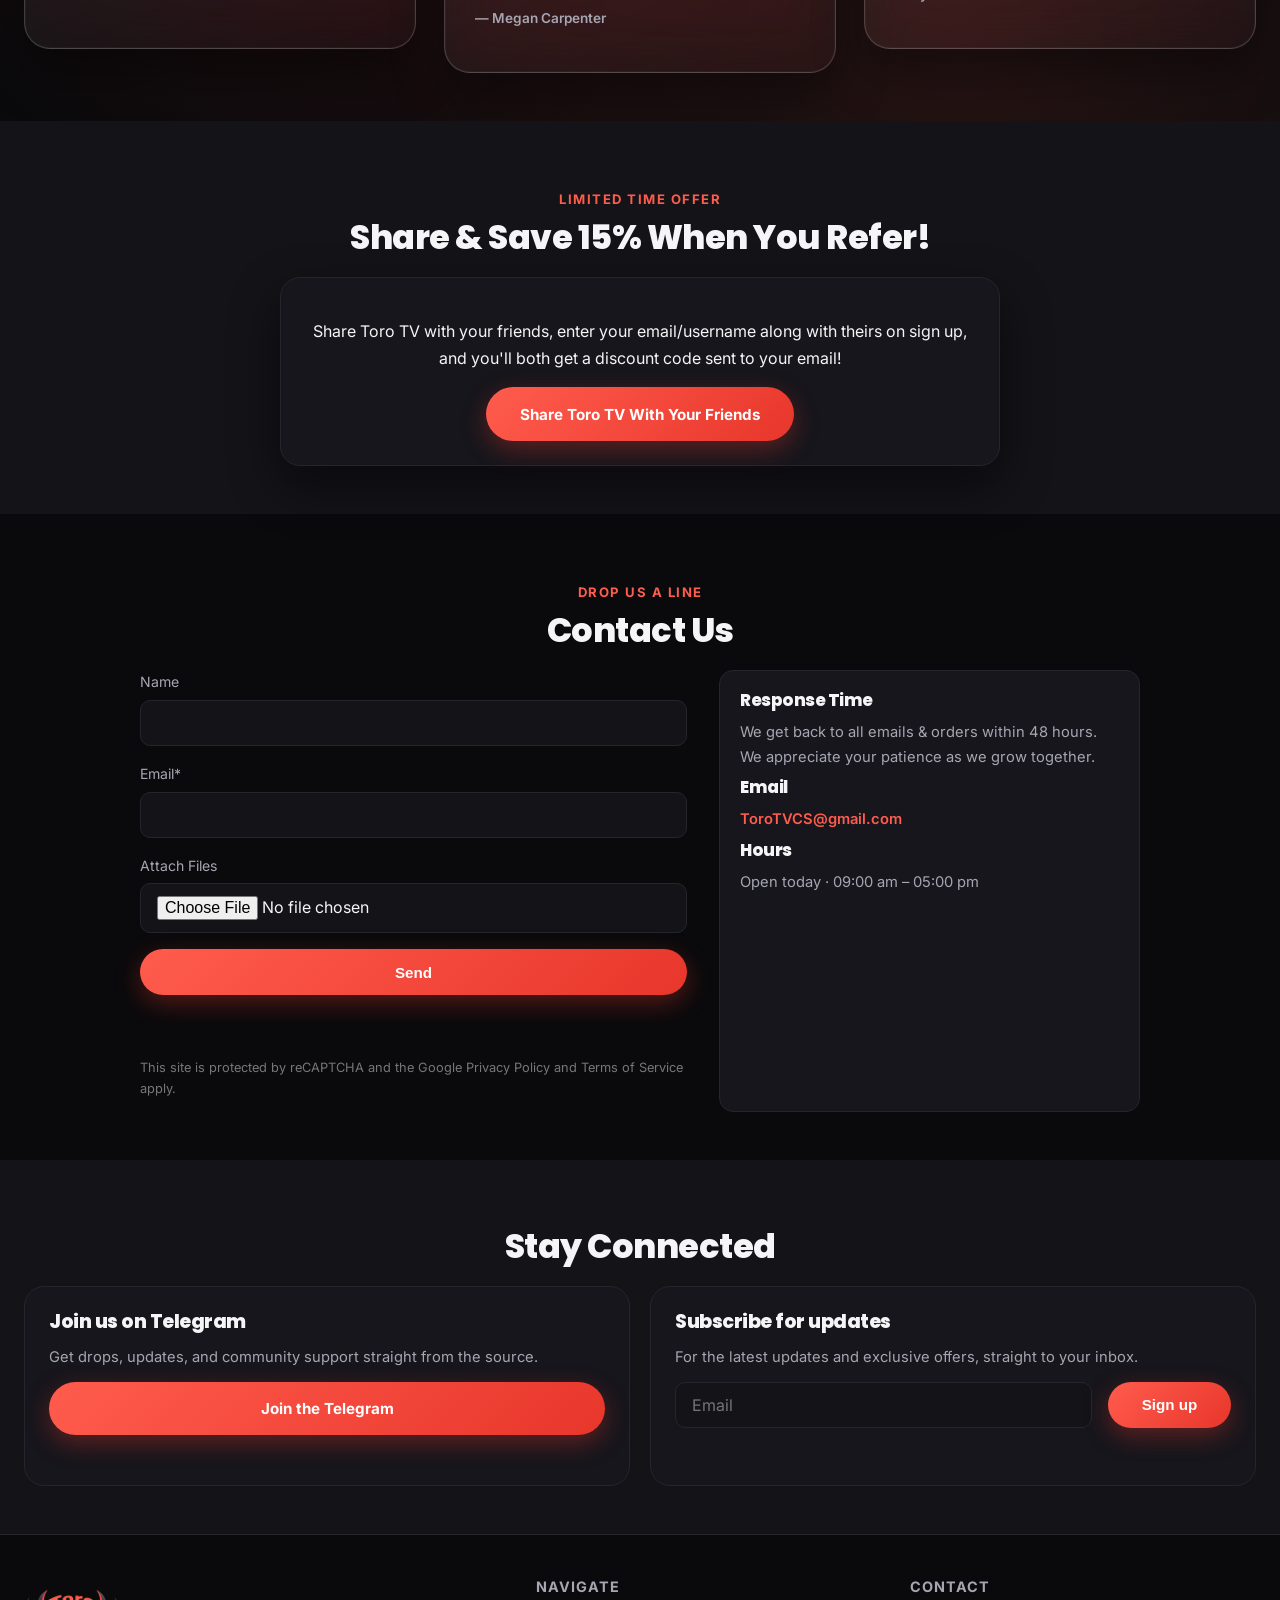
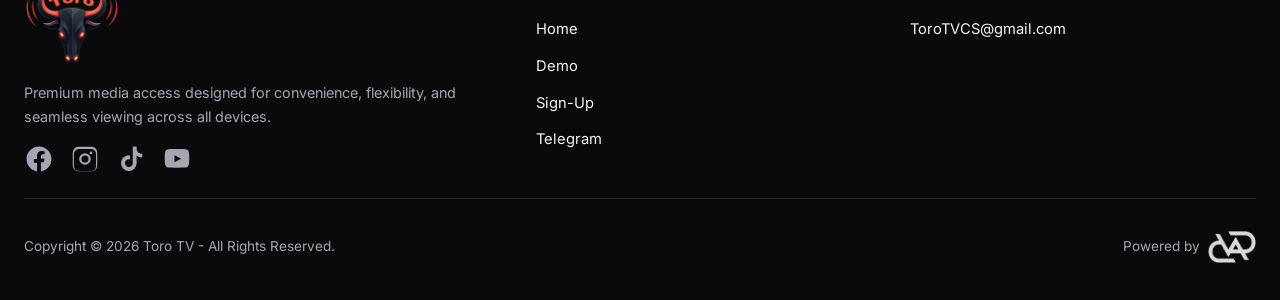
==== commit 5f1297f8: "Add placeholder names to sample testimonials Replaced the literal 'Placeholder review, swap with a r" ====
--- a/index.html
+++ b/index.html
@@ -121,6 +121,7 @@
   </section>
 
   <!-- TESTIMONIALS -->
+  <!-- Sample reviews with placeholder names — swap quotes/names for real customer testimonials -->
   <section class="section testimonials reveal">
     <span class="eyebrow">What people are saying</span>
     <h2>Testimonials</h2>
@@ -128,17 +129,17 @@
       <div class="testimonial-card">
         <div class="testimonial-stars">★★★★★</div>
         <p class="testimonial-quote">"Switched my whole household over and nobody's looked back. Setup took five minutes on the Fire Stick."</p>
-        <p class="testimonial-author">— Placeholder review, swap with a real one</p>
+        <p class="testimonial-author">— Jake Sullivan</p>
       </div>
       <div class="testimonial-card">
         <div class="testimonial-stars">★★★★★</div>
         <p class="testimonial-quote">"Picture quality is great and it just works across my phone, TV, and laptop without any hassle."</p>
-        <p class="testimonial-author">— Placeholder review, swap with a real one</p>
+        <p class="testimonial-author">— Megan Carpenter</p>
       </div>
       <div class="testimonial-card">
         <div class="testimonial-stars">★★★★★</div>
         <p class="testimonial-quote">"Support actually responds. Got a question answered same day when I emailed about the family plan."</p>
-        <p class="testimonial-author">— Placeholder review, swap with a real one</p>
+        <p class="testimonial-author">— Tyler Brooks</p>
       </div>
     </div>
   </section>
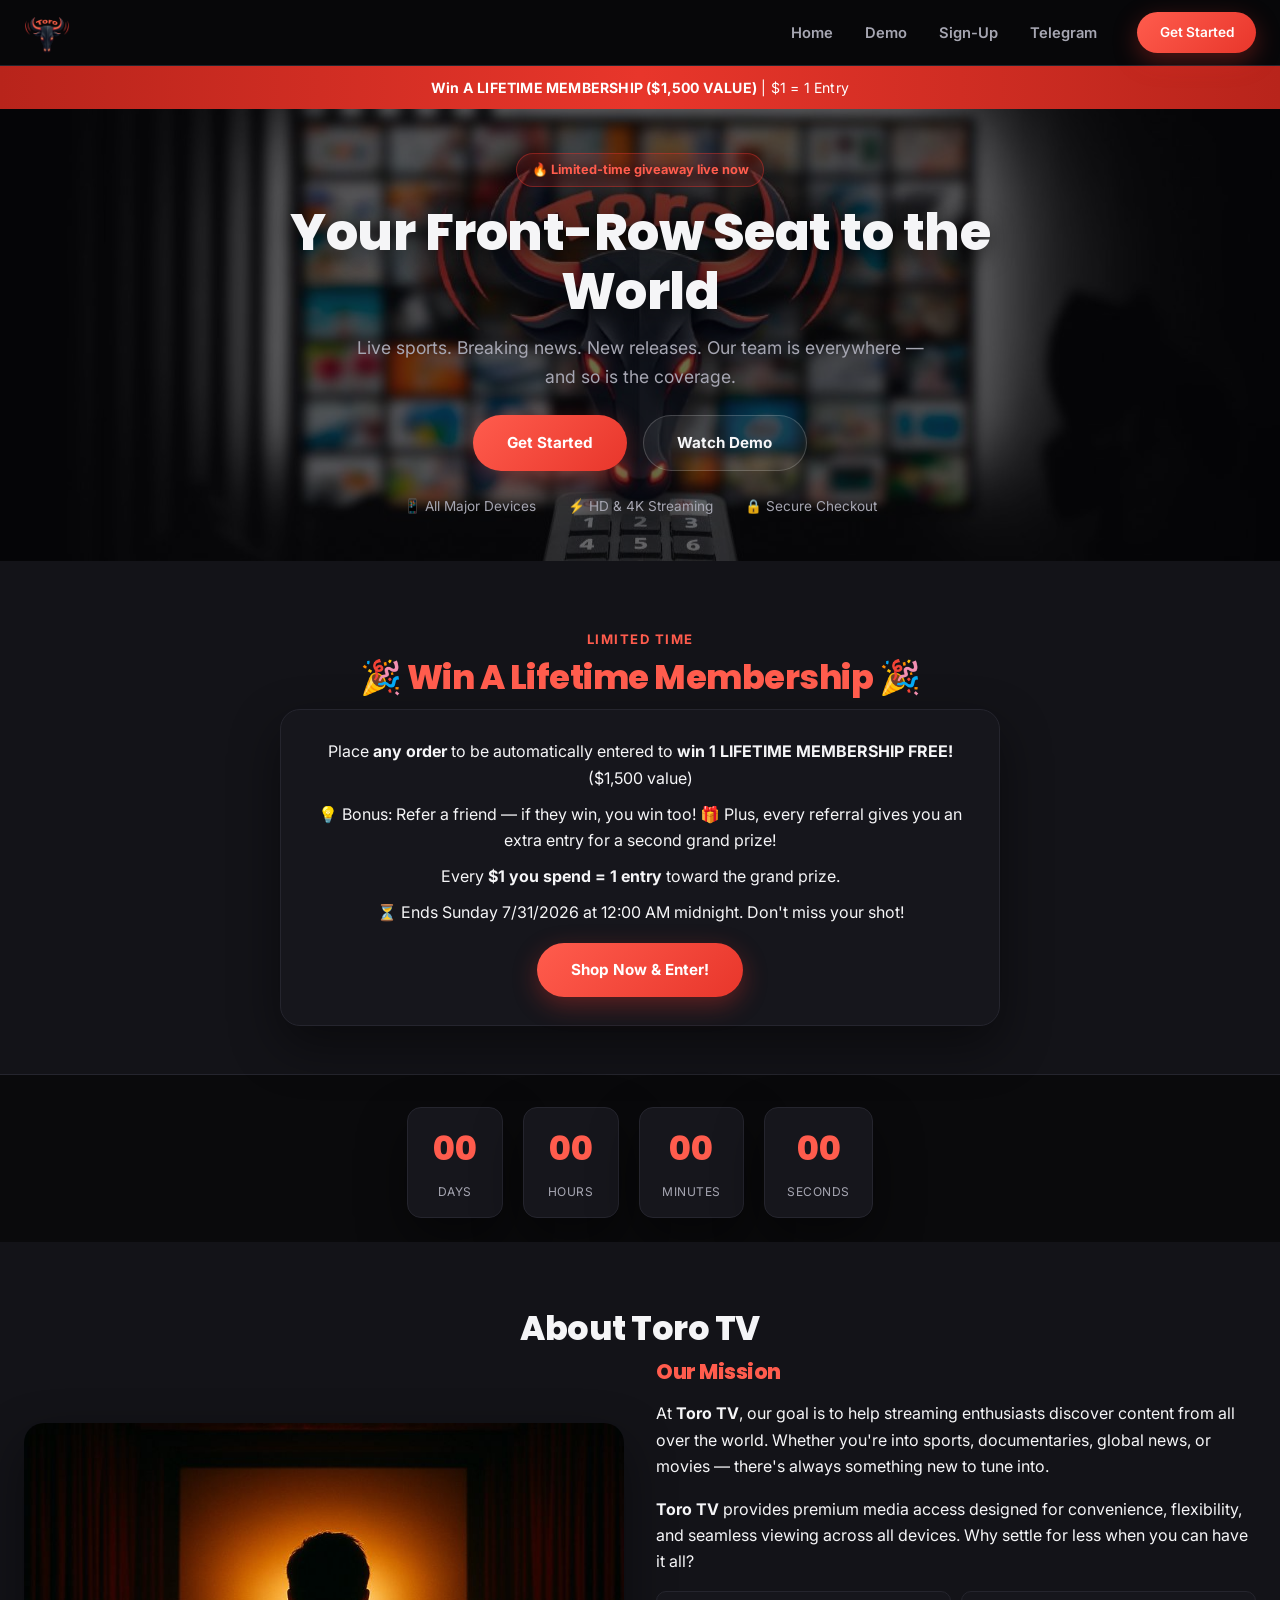
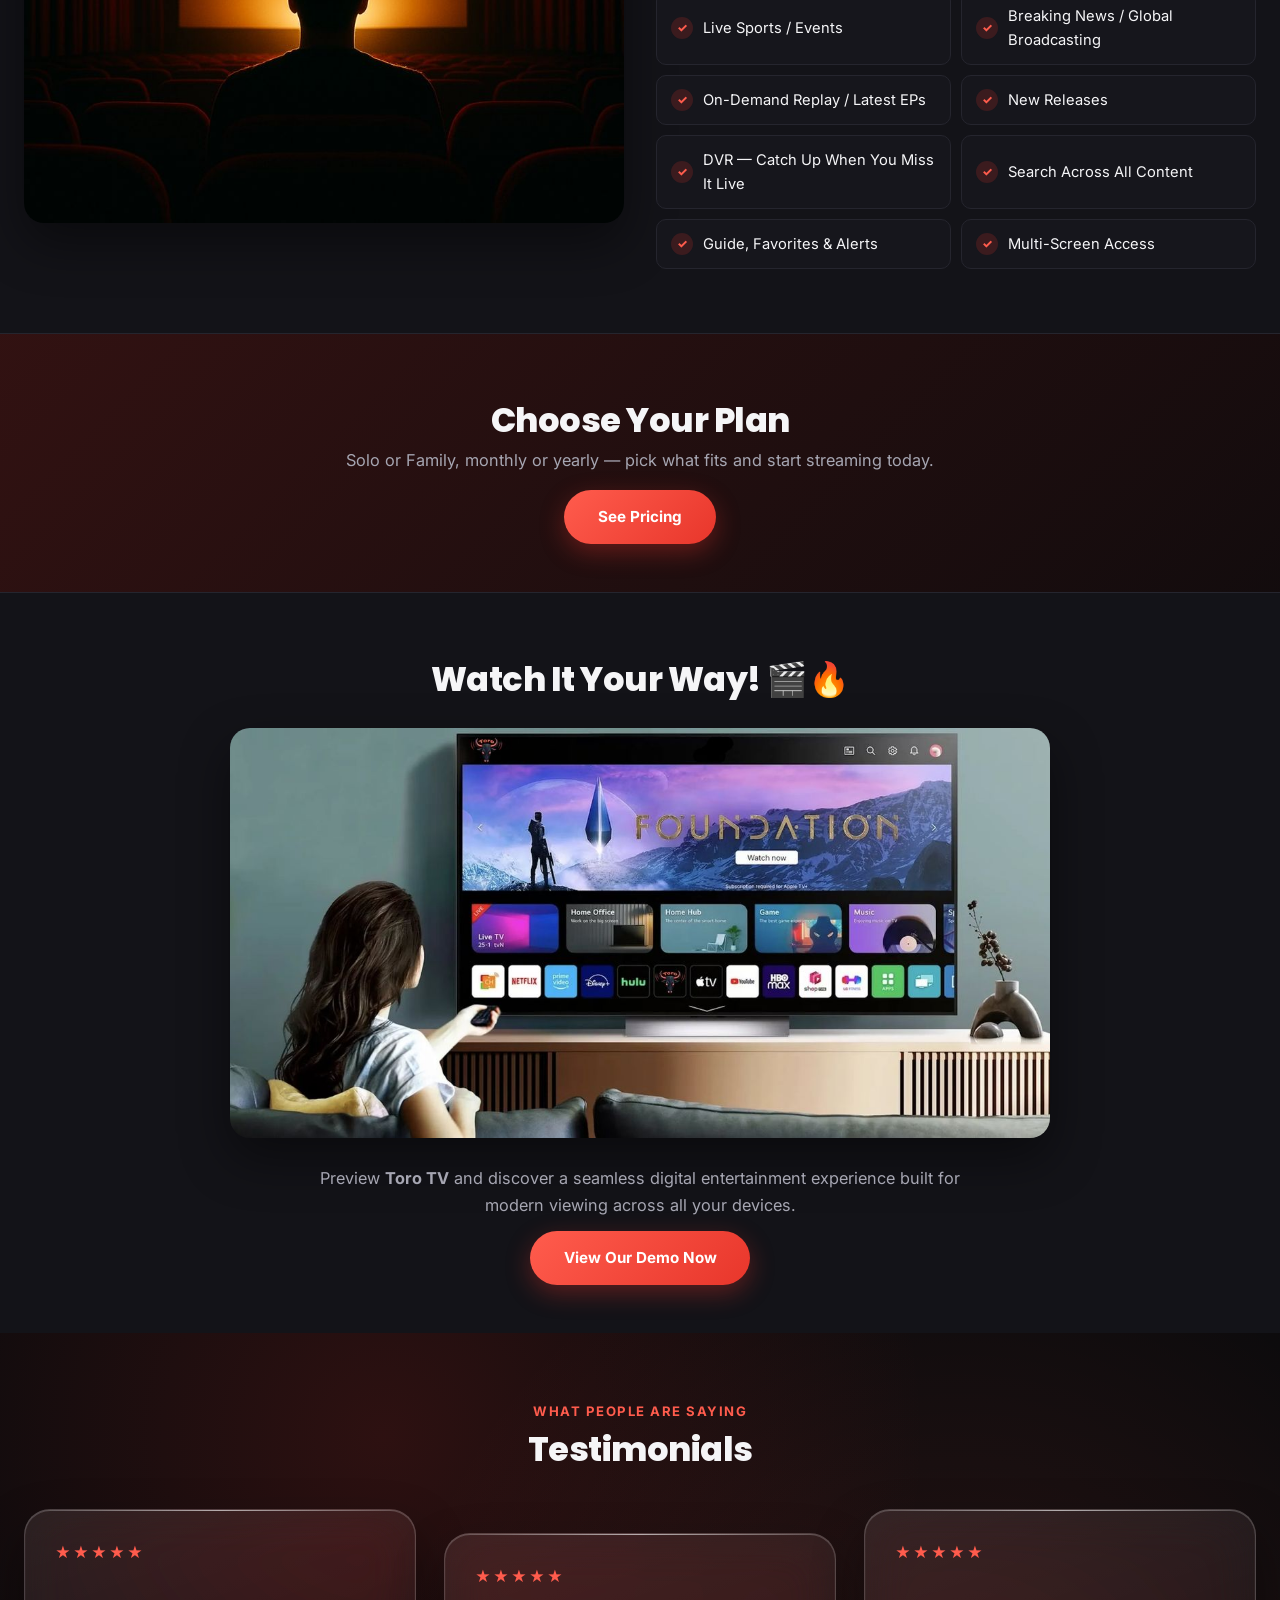
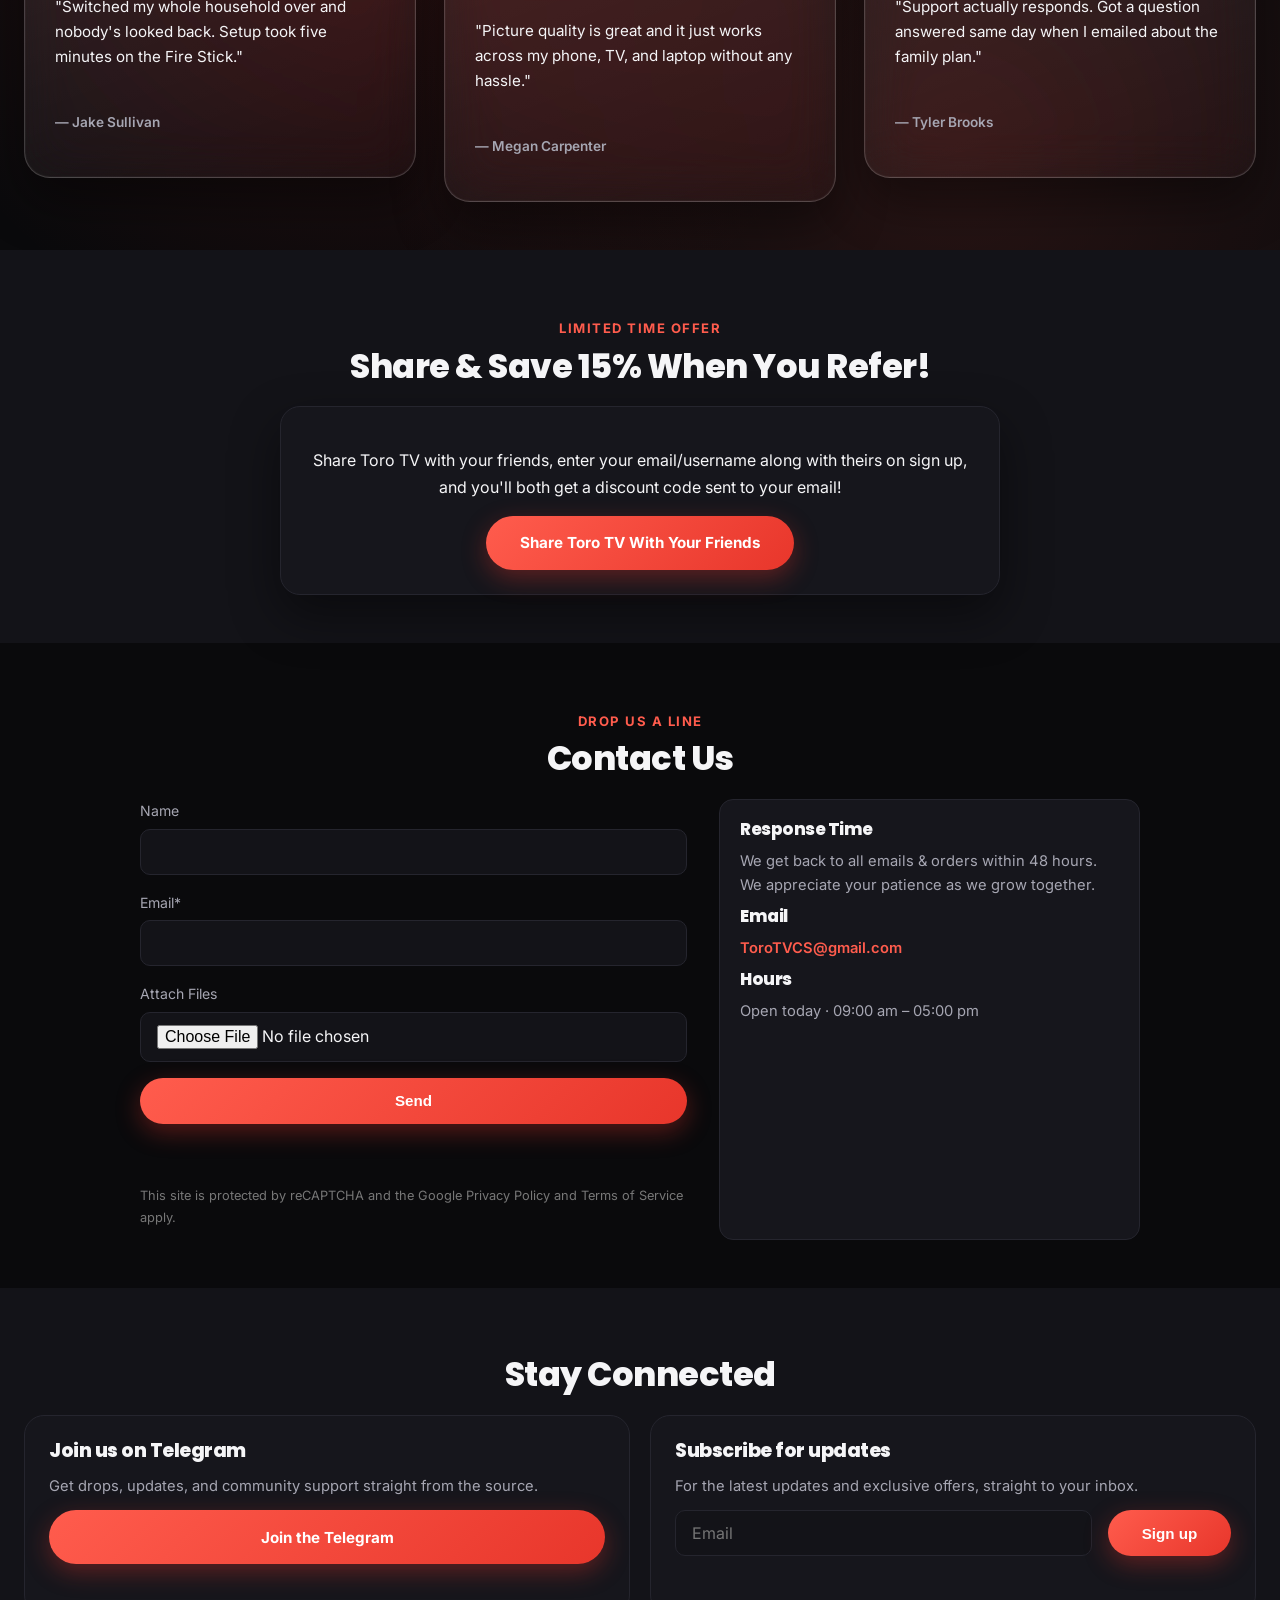
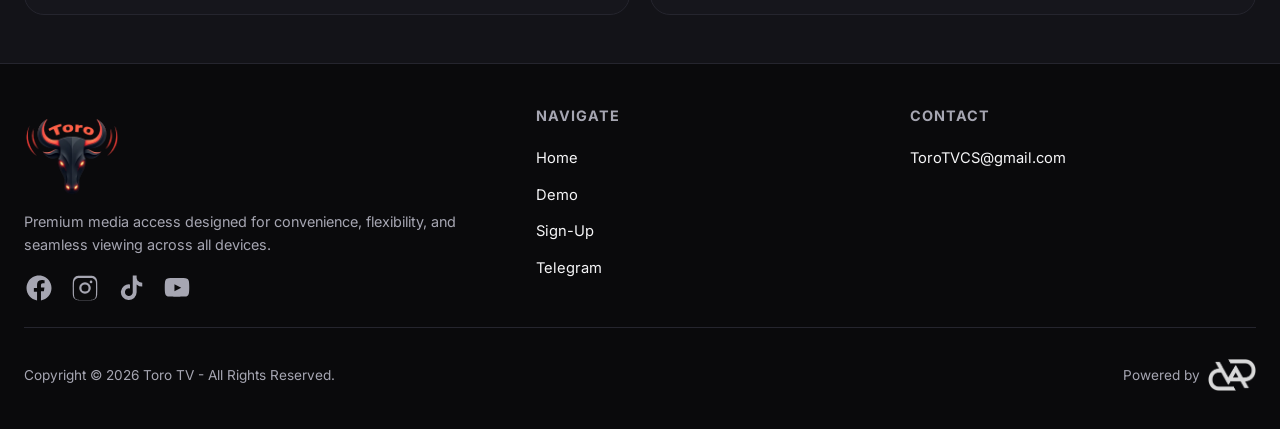
==== commit f3b20baf: "Update homepage copy and features: shorter About checklist, remove redundant features section Co-Aut" ====
--- a/index.html
+++ b/index.html
@@ -45,8 +45,8 @@
     <div class="hero-overlay">
       <div class="hero-content">
         <span class="hero-badge">🔥 Limited-time giveaway live now</span>
-        <h1>Premium Digital Access</h1>
-        <p>Global entertainment, live experiences, &amp; on demand content across your favorite devices.</p>
+        <h1>Your Front-Row Seat to the World</h1>
+        <p>Live sports. Breaking news. New releases. Our team is everywhere — and so is the coverage.</p>
         <div class="hero-actions">
           <a class="btn btn-primary" href="sign-up.html">Get Started</a>
           <a class="btn btn-secondary" href="demo.html">Watch Demo</a>
@@ -93,11 +93,14 @@
         <p>At <strong>Toro TV</strong>, our goal is to help streaming enthusiasts discover content from all over the world. Whether you're into sports, documentaries, global news, or movies — there's always something new to tune into.</p>
         <p><strong>Toro TV</strong> provides premium media access designed for convenience, flexibility, and seamless viewing across all devices. Why settle for less when you can have it all?</p>
         <ul class="feature-grid">
-          <li><span class="check">✓</span> Large Global Content Library</li>
-          <li><span class="check">✓</span> Multi Device Compatibility</li>
-          <li><span class="check">✓</span> Smooth HD &amp; 4K Playback</li>
-          <li><span class="check">✓</span> Simple Setup Experience</li>
-          <li><span class="check">✓</span> Flexible Access Options</li>
+          <li><span class="check">✓</span> Live Sports / Events</li>
+          <li><span class="check">✓</span> Breaking News / Global Broadcasting</li>
+          <li><span class="check">✓</span> On-Demand Replay / Latest EPs</li>
+          <li><span class="check">✓</span> New Releases</li>
+          <li><span class="check">✓</span> DVR — Catch Up When You Miss It Live</li>
+          <li><span class="check">✓</span> Search Across All Content</li>
+          <li><span class="check">✓</span> Guide, Favorites &amp; Alerts</li>
+          <li><span class="check">✓</span> Multi-Screen Access</li>
         </ul>
       </div>
     </div>
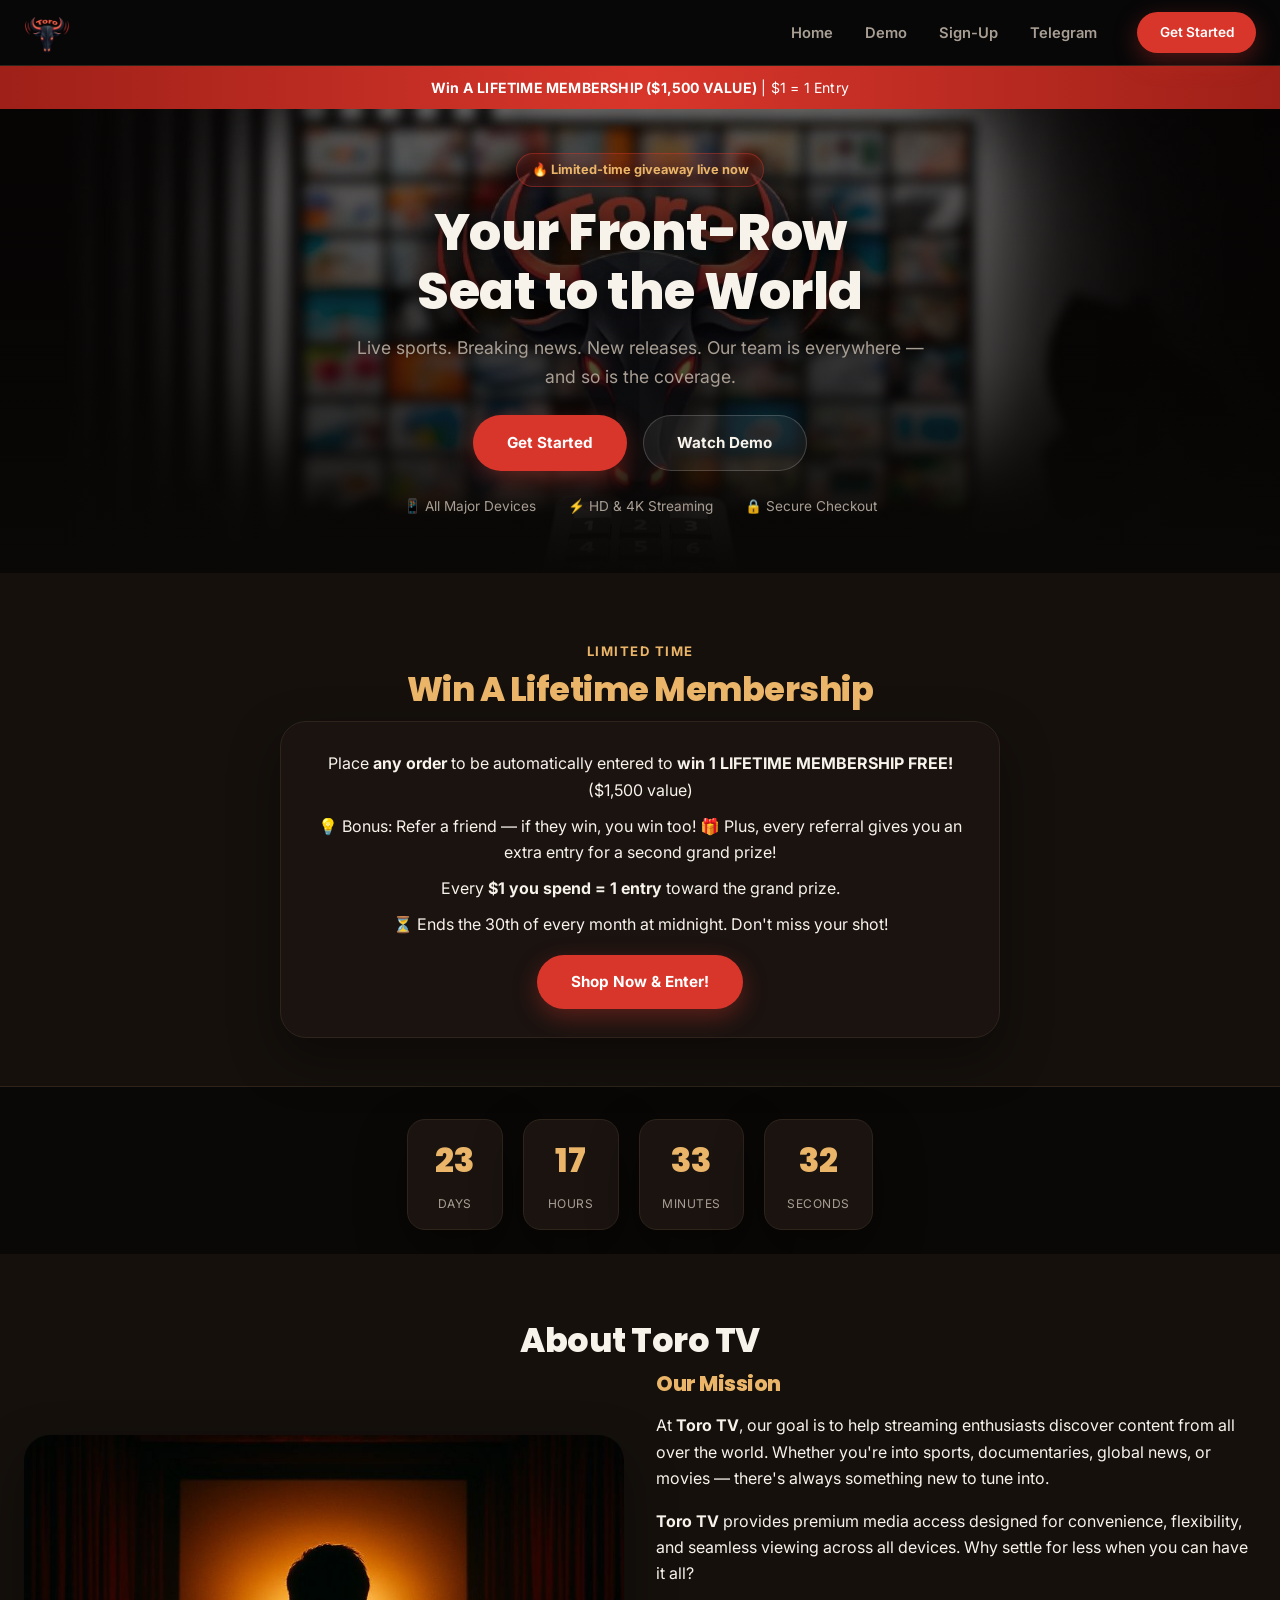
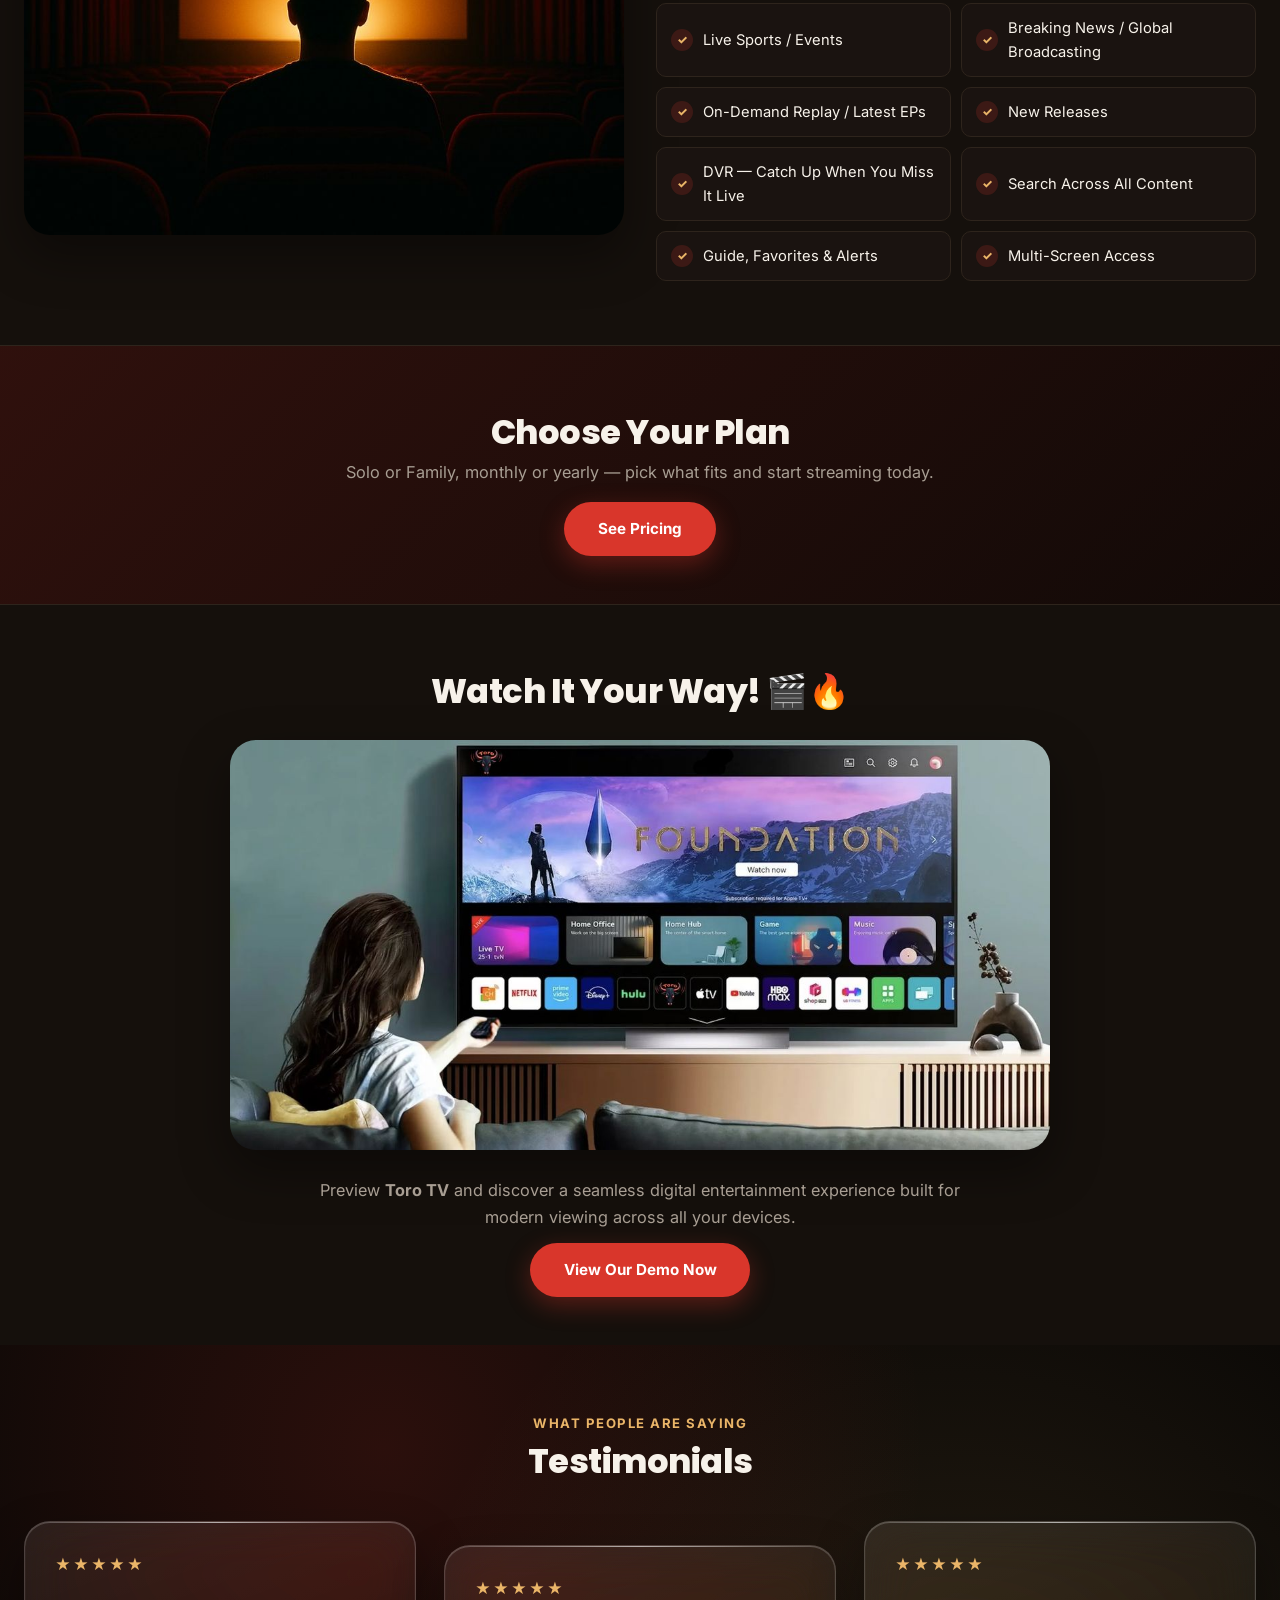
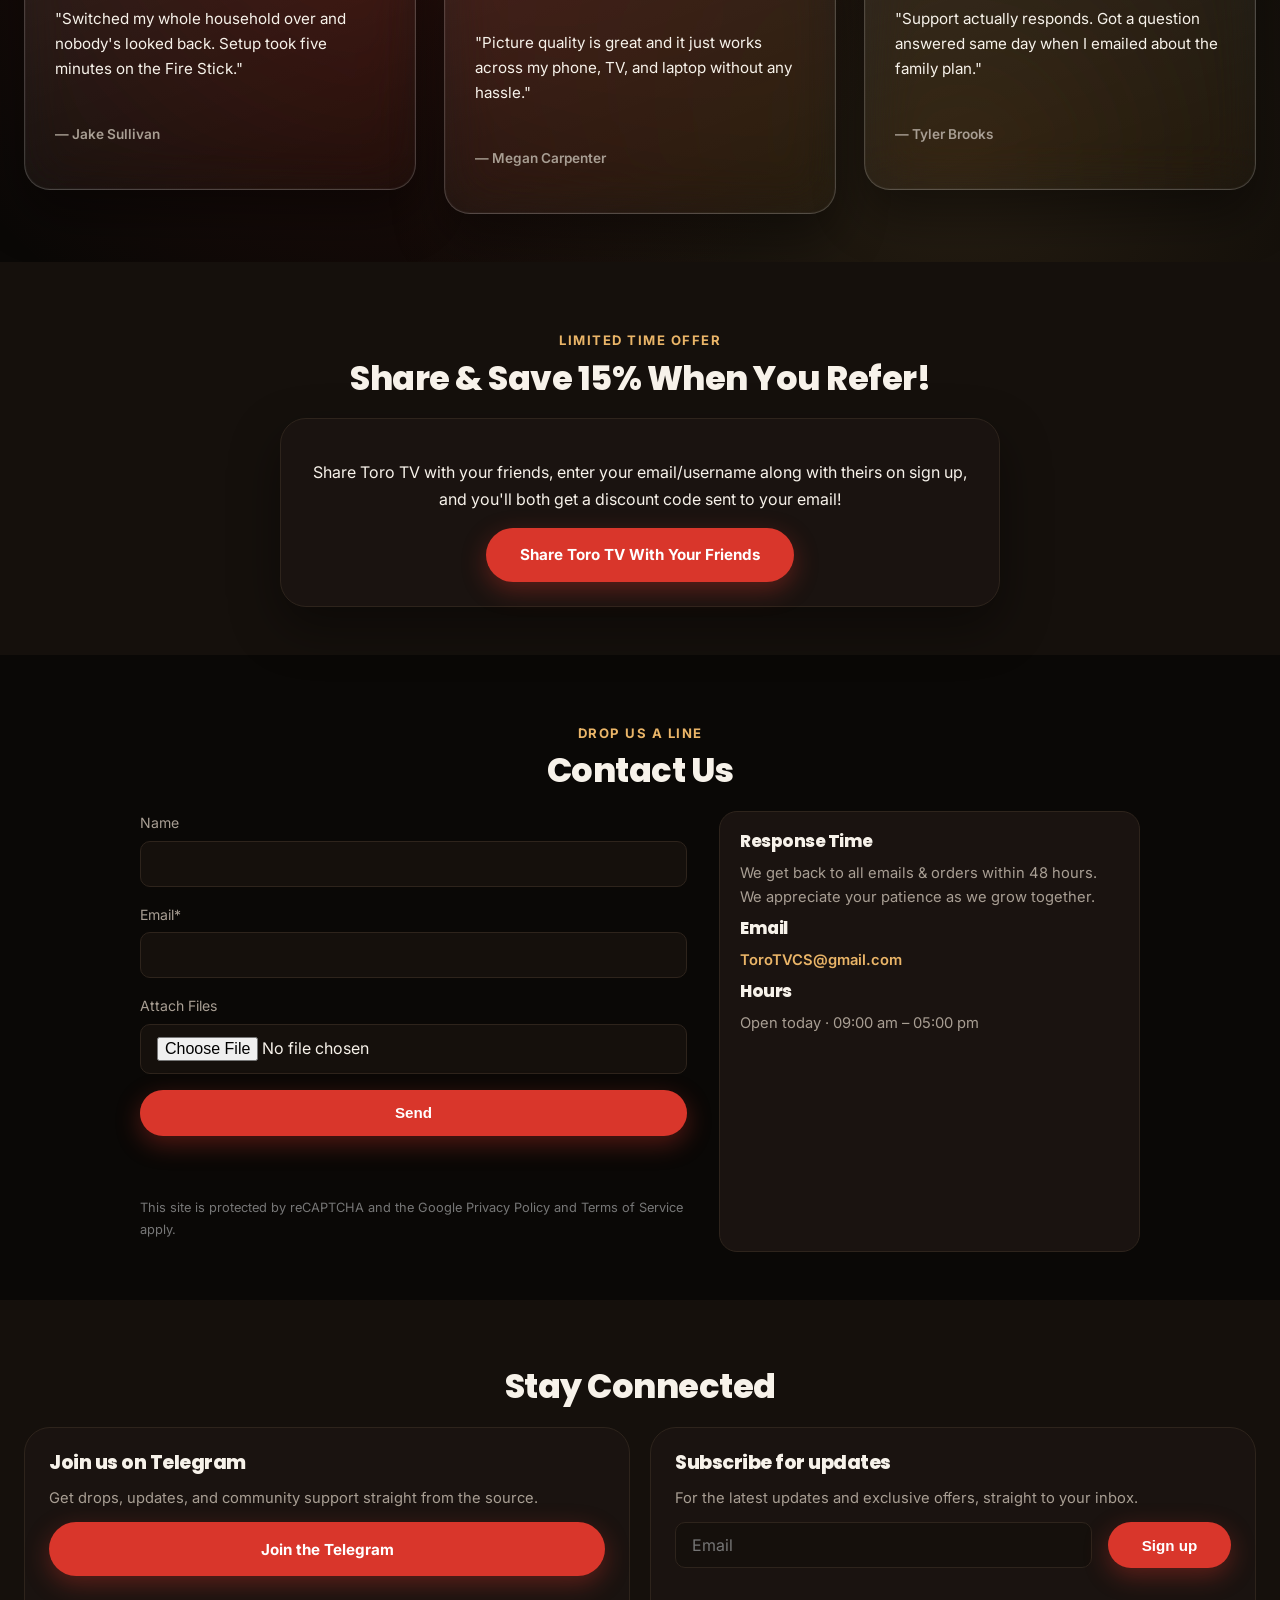
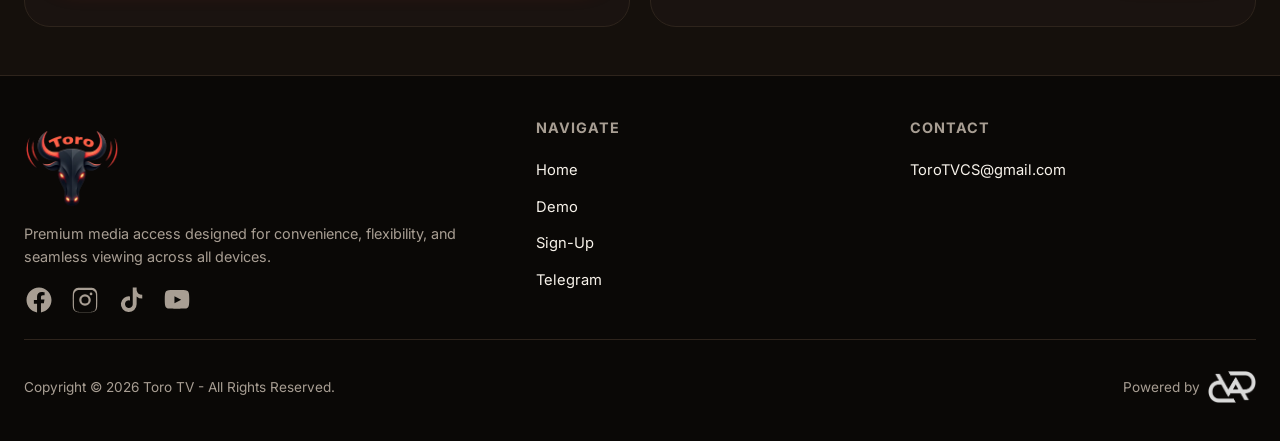
==== commit 46646db8: "Add files via upload Refresh visual style with Lovable-inspired accents.  - Shift accent palette t" ====
--- a/index.html
+++ b/index.html
@@ -45,7 +45,7 @@
     <div class="hero-overlay">
       <div class="hero-content">
         <span class="hero-badge">🔥 Limited-time giveaway live now</span>
-        <h1>Your Front-Row Seat to the World</h1>
+        <h1>Your Front-Row<br>Seat to the World</h1>
         <p>Live sports. Breaking news. New releases. Our team is everywhere — and so is the coverage.</p>
         <div class="hero-actions">
           <a class="btn btn-primary" href="sign-up.html">Get Started</a>
@@ -63,12 +63,12 @@
   <!-- GIVEAWAY -->
   <section class="section giveaway reveal">
     <span class="eyebrow">Limited Time</span>
-    <h2>🎉 Win A Lifetime Membership 🎉</h2>
+    <h2>Win A Lifetime Membership</h2>
     <div class="giveaway-card">
       <p>Place <strong>any order</strong> to be automatically entered to <strong>win 1 LIFETIME MEMBERSHIP FREE!</strong> ($1,500 value)</p>
       <p>💡 Bonus: Refer a friend — if they win, you win too! 🎁 Plus, every referral gives you an extra entry for a second grand prize!</p>
       <p>Every <strong>$1 you spend = 1 entry</strong> toward the grand prize.</p>
-      <p>⏳ Ends Sunday 7/31/2026 at 12:00 AM midnight. Don't miss your shot!</p>
+      <p>⏳ Ends the 30th of every month at midnight. Don't miss your shot!</p>
       <a class="btn btn-primary" href="sign-up.html">Shop Now &amp; Enter!</a>
     </div>
   </section>
--- a/styles.css
+++ b/styles.css
@@ -1,17 +1,21 @@
 :root {
-  --bg: #0a0a0c;
-  --bg-alt: #131318;
-  --card: #16161c;
-  --border: #25252e;
-  --red: #e8362b;
-  --red-light: #ff5c4d;
-  --red-dark: #b8241b;
-  --text: #f5f5f7;
-  --text-dim: #a6a6b2;
-  --max-width: 1400px;
-  --radius-lg: 20px;
-  --radius-md: 14px;
-  --shadow: 0 20px 50px rgba(0,0,0,0.45);
+  --bg: #0a0806;
+  --bg-alt: #15100c;
+  --card: #1a1310;
+  --border: #2e241c;
+  --red: #d9362b;
+  --red-light: #eab568;
+  --red-dark: #9e2018;
+  --text: #f7f2ea;
+  --text-dim: #a89e93;
+  --max-width: 1800px;
+  --radius-lg: 26px;
+  --radius-md: 18px;
+  --shadow: 0 20px 50px rgba(0,0,0,0.4);
+  --shadow-soft: 0 16px 40px rgba(0,0,0,0.35), inset 0 1px 0 rgba(255,255,255,0.06);
+  --glass-bg: linear-gradient(160deg, rgba(255,255,255,0.05), rgba(255,255,255,0.015));
+  --glass-border: rgba(255,255,255,0.09);
+  --ease: cubic-bezier(.25,.8,.4,1);
   --font-heading: 'Poppins', 'Segoe UI', sans-serif;
   --font-body: 'Inter', 'Segoe UI', sans-serif;
 }
@@ -55,11 +59,11 @@
   white-space: nowrap;
 }
 .btn-primary {
-  background: linear-gradient(135deg, var(--red-light), var(--red));
+  background: var(--red);
   color: #fff;
-  box-shadow: 0 8px 24px rgba(230,52,43,0.35);
-}
-.btn-primary:hover { transform: translateY(-2px); box-shadow: 0 12px 28px rgba(230,52,43,0.45); }
+  box-shadow: 0 8px 24px rgba(217,54,43,0.35);
+}
+.btn-primary:hover { transform: translateY(-2px); background: var(--red-dark); box-shadow: 0 12px 28px rgba(217,54,43,0.45); }
 .btn-primary:active { transform: translateY(0); }
 .btn-secondary {
   background: rgba(255,255,255,0.06);
@@ -154,8 +158,8 @@
 }
 .hero-overlay {
   width: 100%;
-  background: rgba(8,8,10,0.6);
-  padding: 2.75rem 1.5rem;
+  background: linear-gradient(to bottom, rgba(8,6,5,0.55) 0%, rgba(8,6,5,0.72) 55%, var(--bg) 100%);
+  padding: 2.75rem 1.5rem 3.5rem;
 }
 .hero-content {
   max-width: 760px;
@@ -166,8 +170,8 @@
   display: inline-flex;
   align-items: center;
   gap: 0.4rem;
-  background: rgba(230,52,43,0.15);
-  border: 1px solid rgba(230,52,43,0.4);
+  background: rgba(217,54,43,0.15);
+  border: 1px solid rgba(217,54,43,0.4);
   color: var(--red-light);
   font-size: 0.8rem;
   font-weight: 700;
@@ -199,11 +203,11 @@
 
 /* ---------- Sections ---------- */
 .section {
-  max-width: var(--max-width);
-  margin: 0 auto;
-  padding: 4.25rem 1.5rem 3rem;
+  width: 100%;
+  padding: 4.25rem max(1.5rem, calc((100% - var(--max-width)) / 2)) 3rem;
   text-align: center;
   scroll-margin-top: 90px;
+  box-sizing: border-box;
 }
 .section:nth-of-type(even) { background: var(--bg-alt); }
 .section-tight { padding-top: 1.5rem; padding-bottom: 1.5rem; }
@@ -225,7 +229,7 @@
 
 /* ---------- Giveaway ---------- */
 .giveaway {
-  background: radial-gradient(circle at top, rgba(230,52,43,0.18), transparent 60%);
+  background: radial-gradient(circle at top, rgba(217,54,43,0.18), transparent 60%);
   border-bottom: 1px solid var(--border);
 }
 .giveaway h2 { color: var(--red-light); }
@@ -287,7 +291,7 @@
   flex-shrink: 0;
   width: 22px; height: 22px;
   border-radius: 50%;
-  background: rgba(230,52,43,0.18);
+  background: rgba(217,54,43,0.18);
   color: var(--red-light);
   display: flex; align-items: center; justify-content: center;
   font-size: 0.75rem;
@@ -296,7 +300,7 @@
 
 /* ---------- CTA banner ---------- */
 .cta-banner {
-  background: linear-gradient(135deg, rgba(230,52,43,0.18), rgba(230,52,43,0.04));
+  background: linear-gradient(135deg, rgba(217,54,43,0.18), rgba(217,54,43,0.04));
   border-top: 1px solid var(--border);
   border-bottom: 1px solid var(--border);
 }
@@ -358,8 +362,8 @@
 /* ---------- Testimonials ---------- */
 .testimonials {
   position: relative;
-  background: radial-gradient(circle at 30% 20%, rgba(230,52,43,0.16), transparent 55%),
-              radial-gradient(circle at 75% 80%, rgba(255,92,77,0.12), transparent 55%);
+  background: radial-gradient(circle at 30% 20%, rgba(217,54,43,0.16), transparent 55%),
+              radial-gradient(circle at 75% 80%, rgba(234,181,104,0.12), transparent 55%);
   overflow: hidden;
 }
 .testimonial-grid {
@@ -441,7 +445,7 @@
 }
 .plan-toggle .save-badge {
   font-size: 0.7rem;
-  background: rgba(230,52,43,0.2);
+  background: rgba(217,54,43,0.2);
   color: var(--red-light);
   padding: 0.1rem 0.4rem;
   border-radius: 6px;
@@ -474,7 +478,7 @@
   transition: border-color .2s ease, transform .2s ease;
 }
 .pricing-card:hover { transform: translateY(-4px); }
-.pricing-popular { border-color: var(--red); box-shadow: 0 0 0 4px rgba(230,52,43,0.15); }
+.pricing-popular { border-color: var(--red); box-shadow: 0 0 0 4px rgba(217,54,43,0.15); }
 .pricing-badge {
   position: absolute;
   top: -14px;
@@ -489,7 +493,7 @@
 }
 .pricing-title { font-size: 0.8rem; letter-spacing: 1.5px; opacity: 0.7; margin-bottom: 0.6rem; text-transform: uppercase; font-weight: 700; }
 .pricing-price-row { display: flex; align-items: baseline; gap: 0.4rem; margin-bottom: 0.3rem; }
-.pricing-price { font-family: var(--font-heading); font-size: 2.6rem; font-weight: 800; }
+.pricing-price { font-family: var(--font-heading); font-size: 2.6rem; font-weight: 800; color: var(--red-light); }
 .pricing-period { font-size: 0.9rem; color: var(--text-dim); }
 .pricing-save { font-size: 0.82rem; color: var(--red-light); font-weight: 700; margin-bottom: 0.6rem; min-height: 1.2em; }
 .pricing-features { list-style: none; padding: 0; margin: 0 0 1.25rem; font-size: 0.92rem; line-height: 1.7; color: var(--text); }
